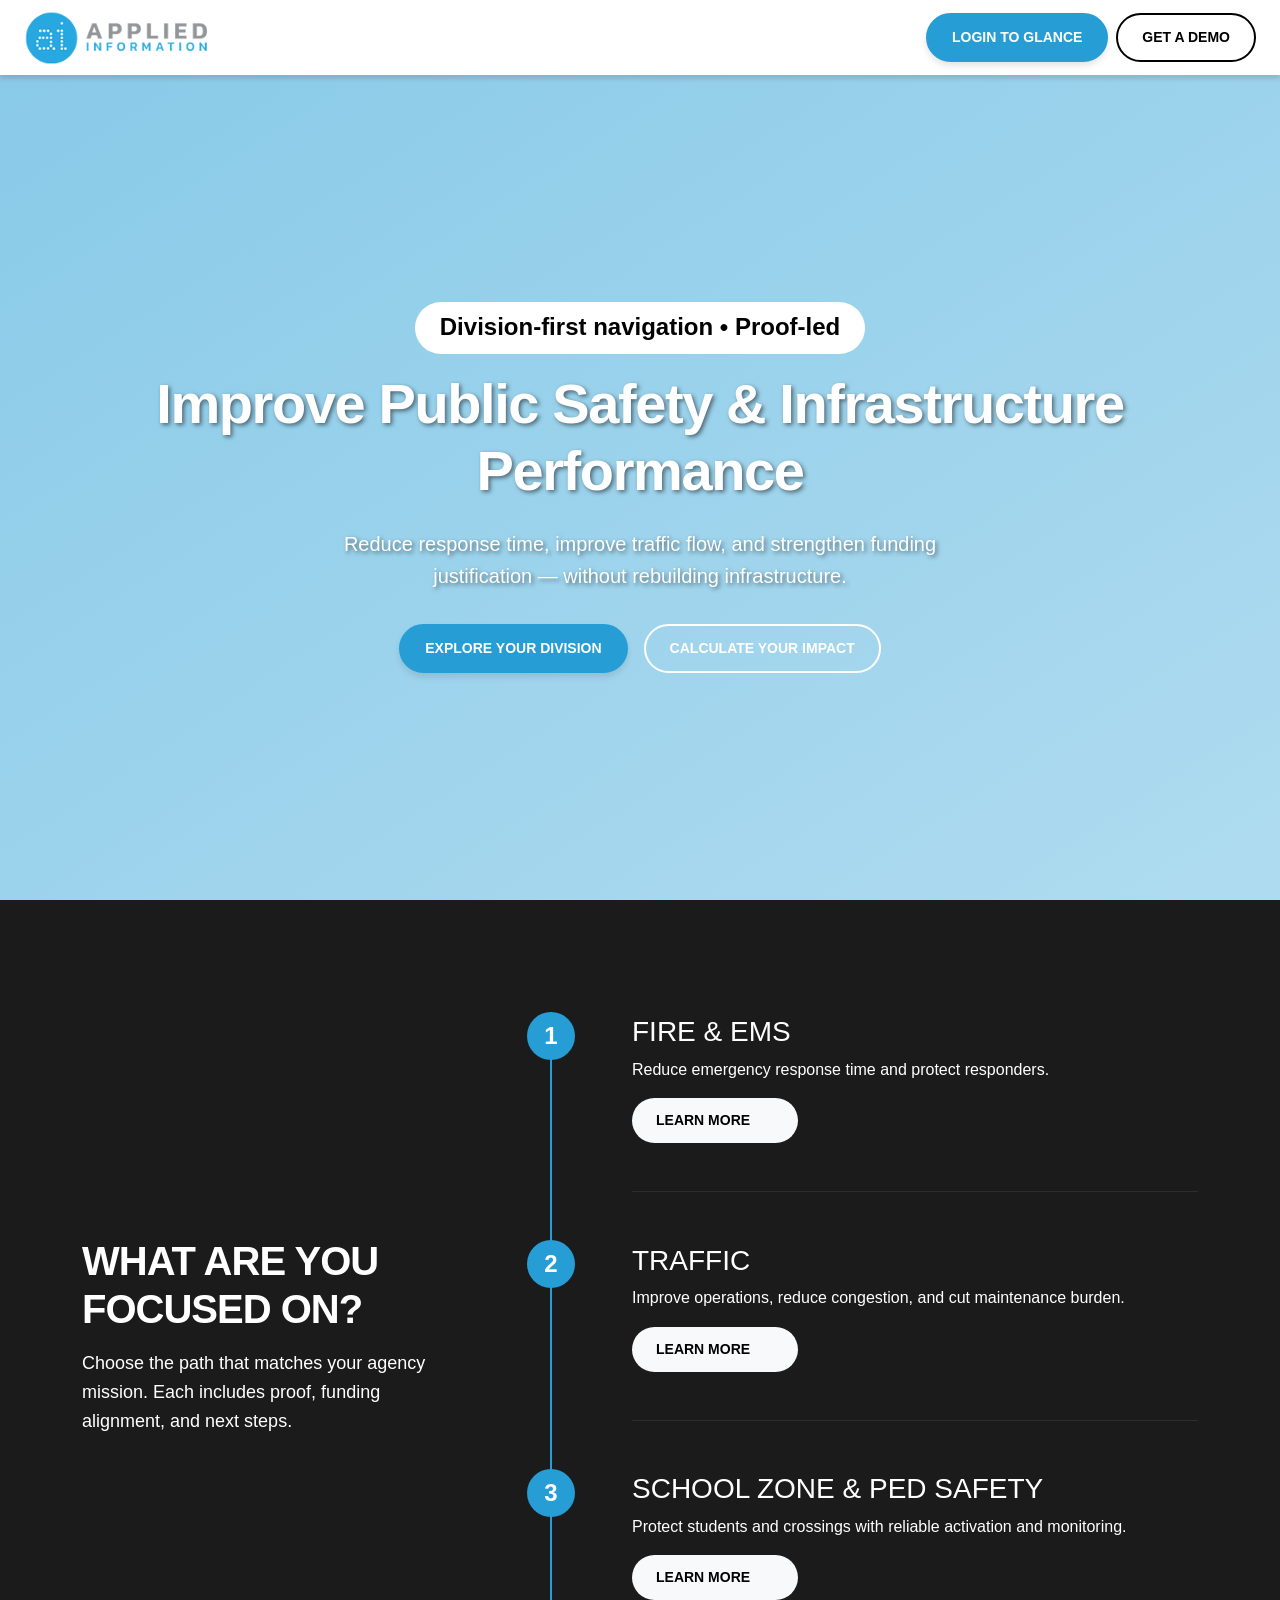
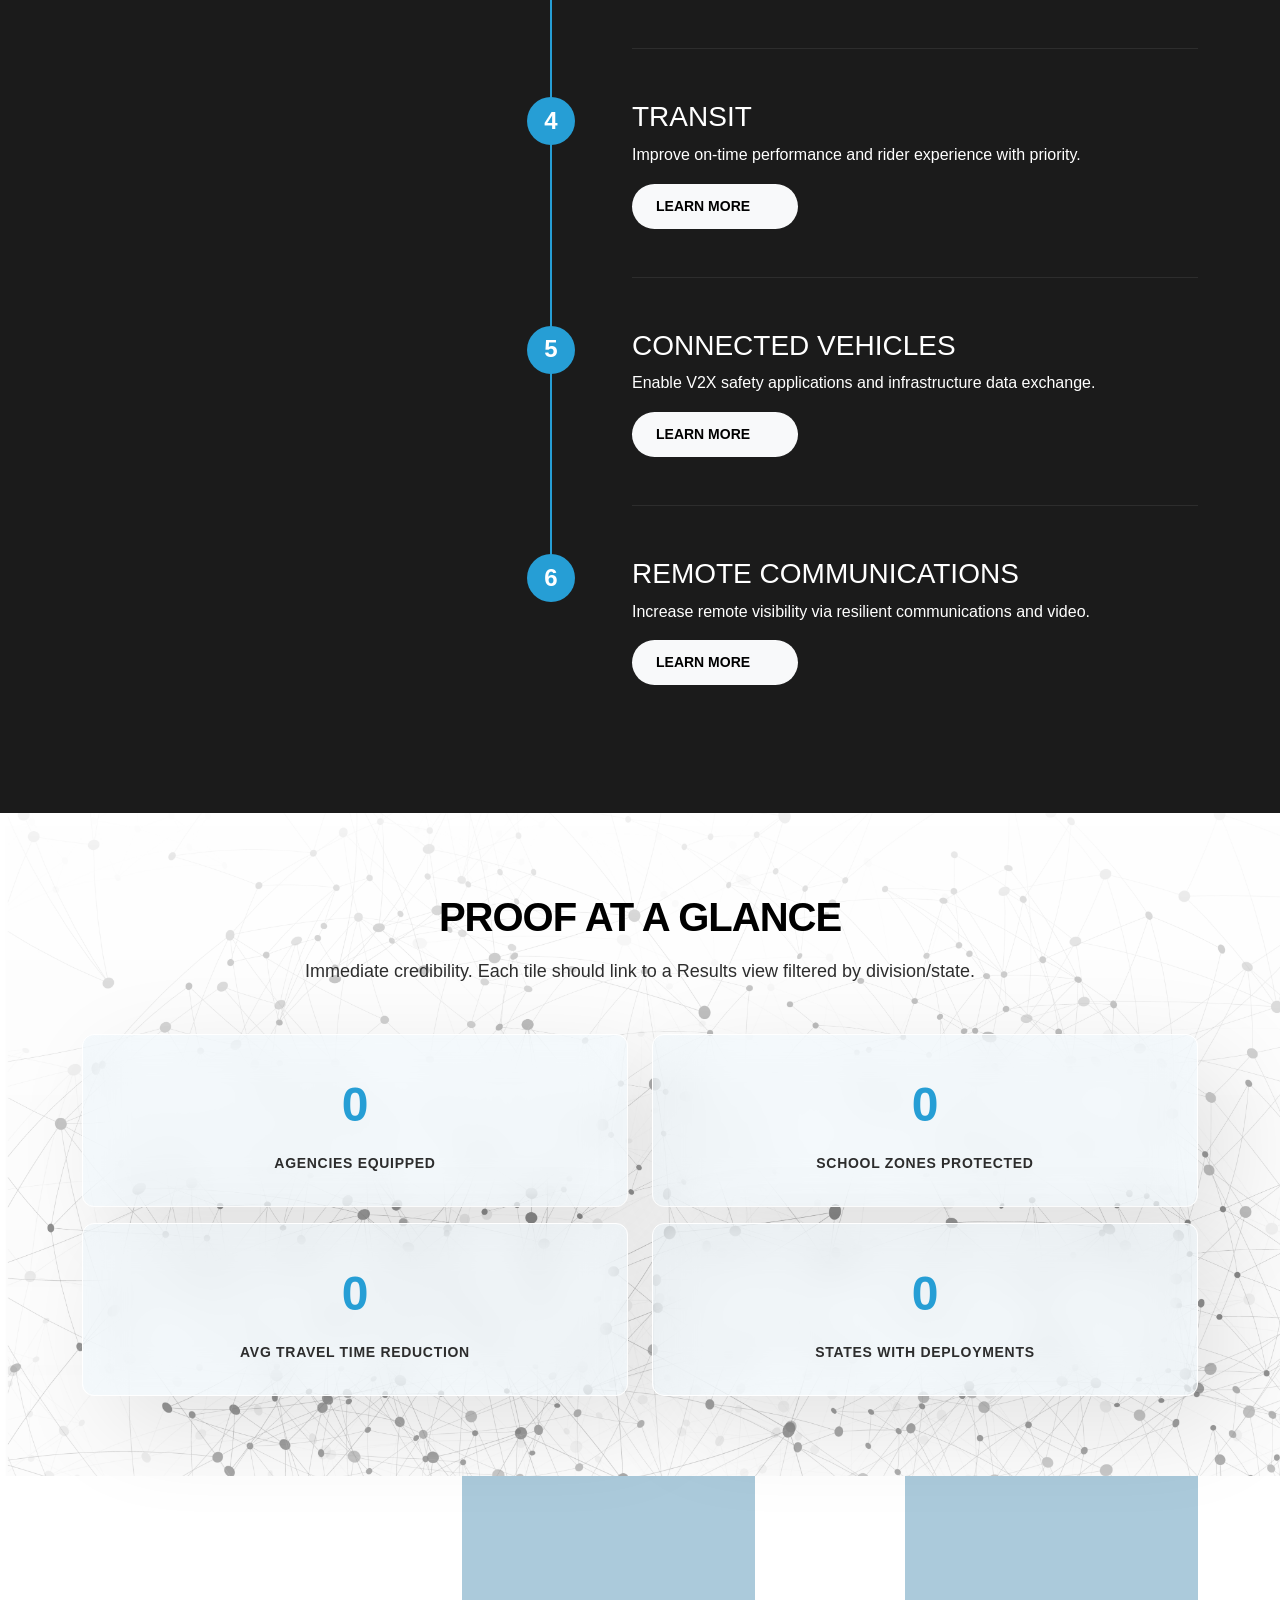
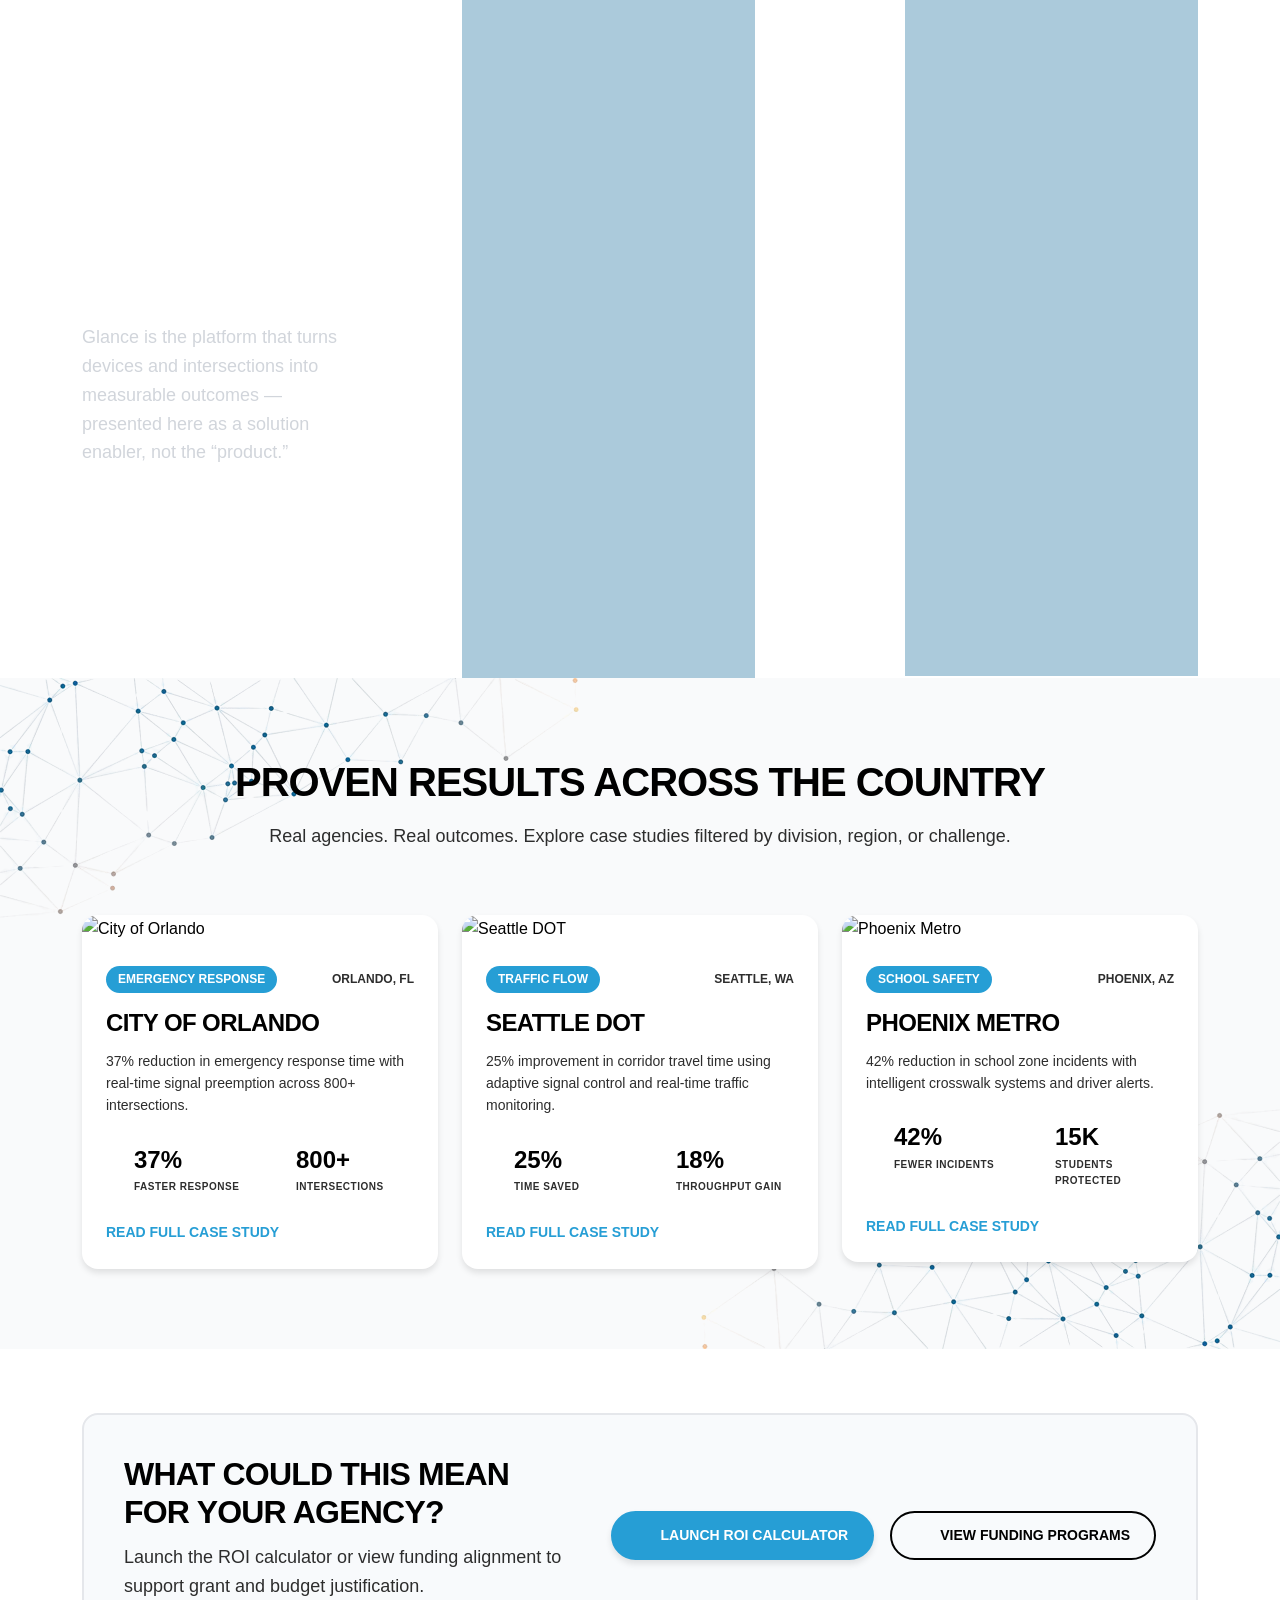
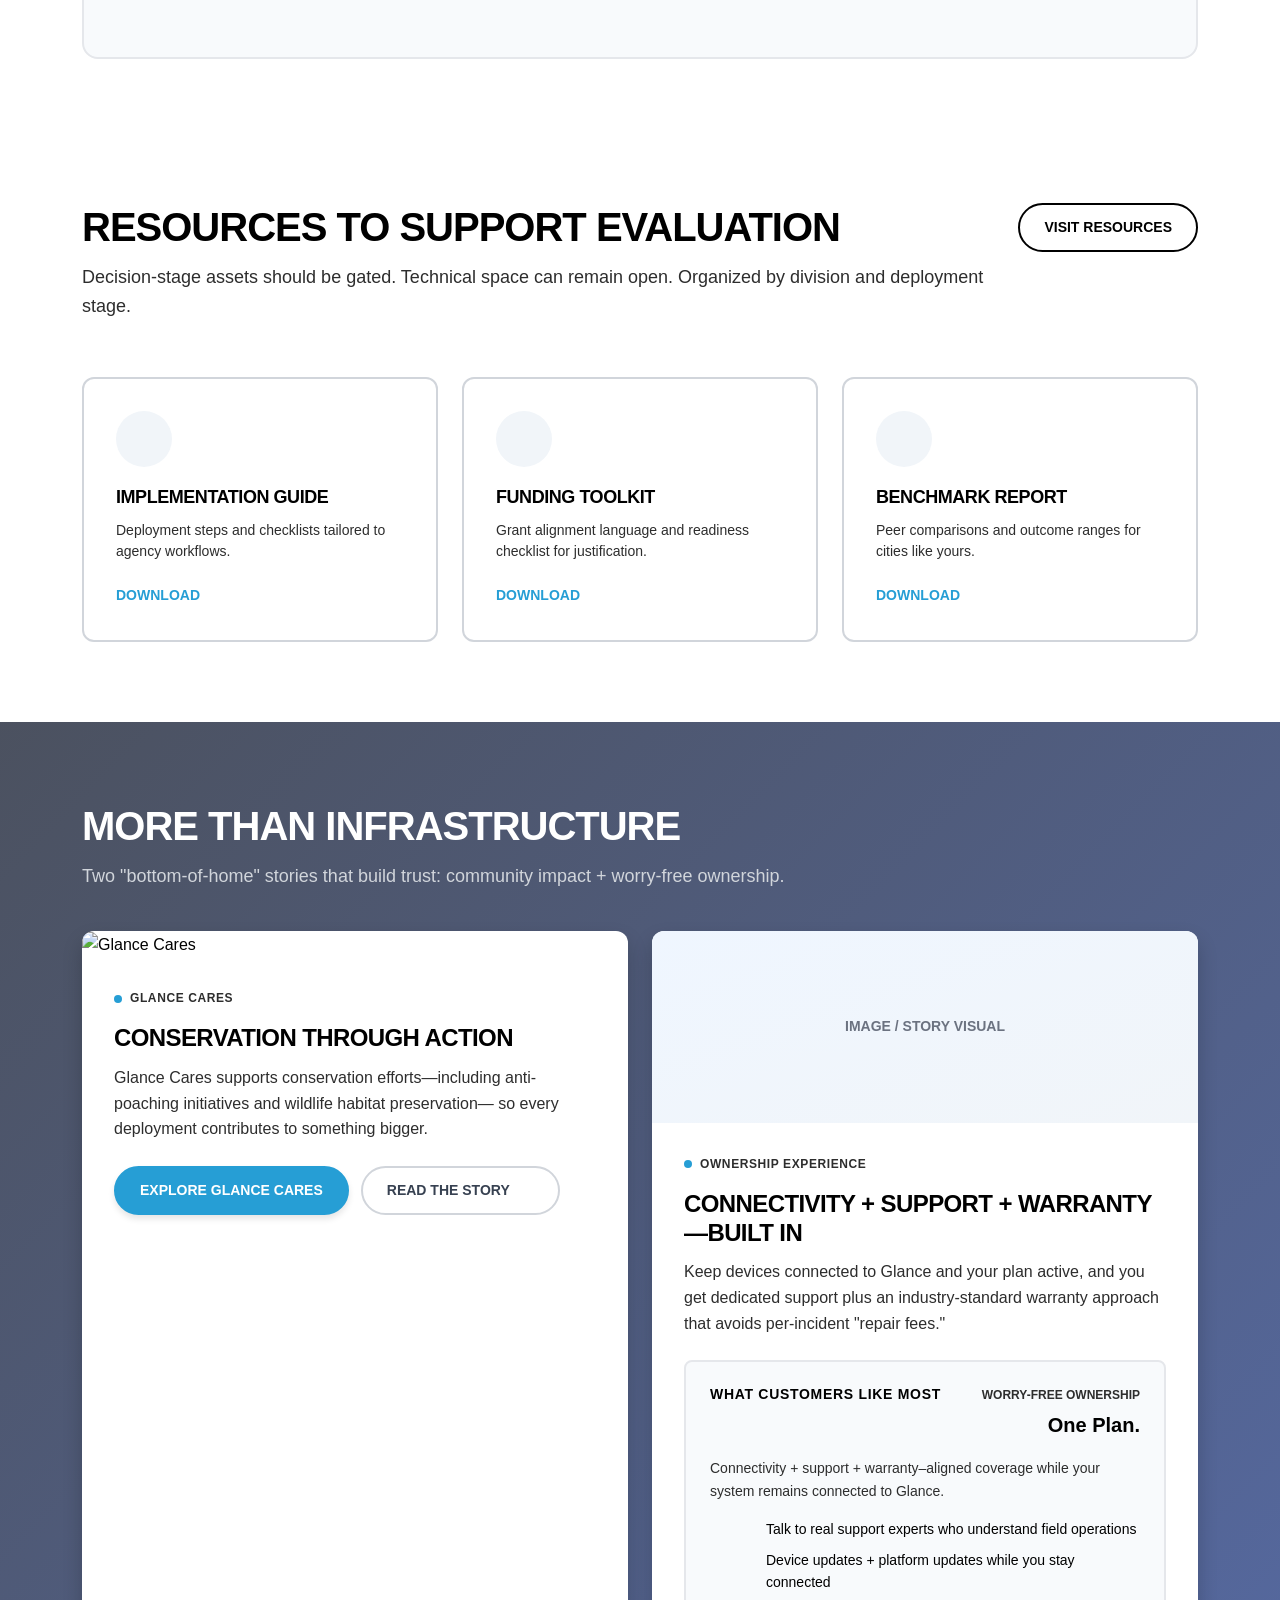
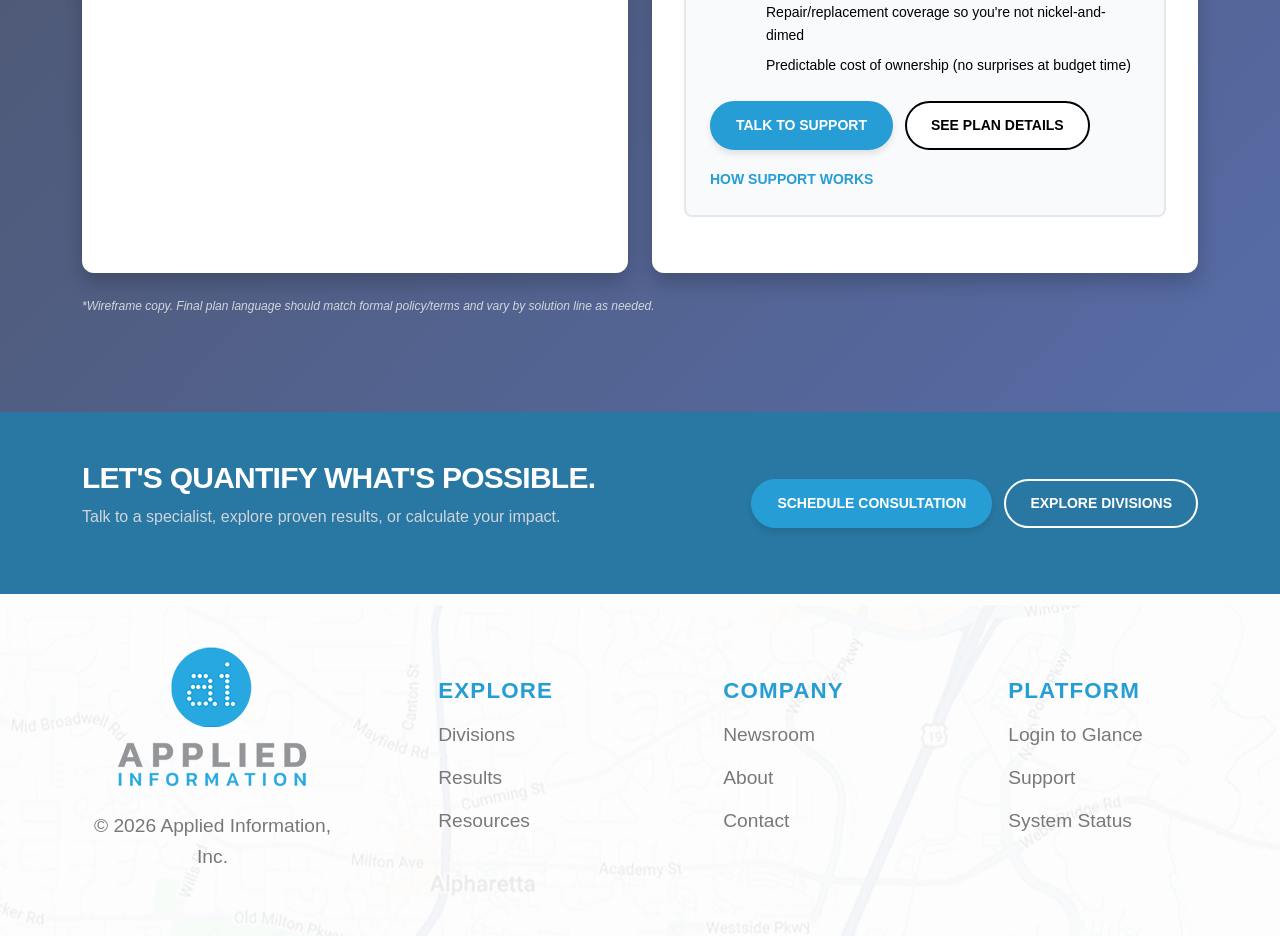
==== index.html @ 2b8f9ba8 "new changes in performance section and footer" ====
<!DOCTYPE html>
<html lang="en">

<head>
    <meta charset="UTF-8">
    <meta name="viewport" content="width=device-width, initial-scale=1.0">
    <title>Applied Information - Public Safety & Infrastructure Performance</title>
    <link rel="shortcut icon" href="./assets/images/ai-fav-icon.png" type="image/x-icon">
    <link href="https://cdn.jsdelivr.net/npm/bootstrap@5.3.8/dist/css/bootstrap.min.css" rel="stylesheet">
    <link href="https://unpkg.com/aos@2.3.1/dist/aos.css" rel="stylesheet">
    <link rel="stylesheet" href="./assets/css/styles.css">
    <link rel="stylesheet" href="./assets/css/style-2.css">
    <!-- Lucide Icons CDN -->
    <script src="https://unpkg.com/lucide@latest"></script>
</head>

<body>
    <!-- Header and Navbar -->
    <header class="header" id="header">
        <div class="container-fluid nav-container">
            <nav class="navbar">
                <div class="logo">
                    <img src="./assets/images/ai-logo-header.png" alt="Applied Information Logo">
                </div>

                <ul class="nav-links">
                    <li><a href="#" class="nav-link active">HOME </a></li>
                    <li><a href="#" class="nav-link">SOLUTIONS </a></li>
                    <li><a href="#" class="nav-link">RESOURCES</a></li>
                    <li><a href="#" class="nav-link">NEWSROOM</a></li>
                    <li><a href="#" class="nav-link">ABOUT</a></li>
                    <li><a href="#" class="nav-link">CONTACT</a></li>

                </ul>

                <div class="d-flex align-items-center gap-3">
                    <div class="nav-actions d-flex align-items-center gap-2">
                        <button class="btn btn-primary">LOGIN TO GLANCE</button>
                        <button class="btn btn-outline-black">GET A DEMO</button>
                    </div>

                    <button class="navbar-toggler " id="navbarToggler" type="button">
                        <div class="navtoggler-sticks">
                            <div class="stick"></div>
                            <div class="stick"></div>
                            <div class="stick"></div>
                        </div>
                    </button>
                </div>
            </nav>
        </div>
    </header>

    <!-- Hero Section -->
    <section class="hero hero-video-banner">
        <div class="hero-overlay"></div>
        <video class="hero-video" autoplay muted loop playsinline>
            <source src="./assets/videos/hero-banner-video.mp4" type="video/mp4">
        </video>

        <div class="container hero-content">
            <div class="row">
                <div class="col-12 text-center">
                    <p class="hero-subtitle label">Division-first navigation • Proof-led</p>
                    <h1 class="hero-title">
                        Improve Public Safety &
                        Infrastructure Performance
                    </h1>
                    <p class="hero-suptitle">
                        Reduce response time, improve traffic flow, and strengthen funding <br>
                        justification — without rebuilding infrastructure.
                    </p>
                    <div class="hero-buttons justify-content-center gap-3">
                        <button class="btn btn-primary">EXPLORE YOUR DIVISION</button>
                        <button class="btn btn-outline-white">CALCULATE YOUR IMPACT</button>
                    </div>
                </div>
            </div>
        </div>
    </section>

    <!-- Focus Area Section -->
    <section class="focus-area">
        <div class="container">
            <div class="row">
                <div class="col-xl-4">
                    <div class="sticky-wrapper">
                        <h2 class="section-title text-start fs-1">WHAT ARE YOU <br> FOCUSED ON?</h2>
                        <p class="section-subtitle text-start">
                            Choose the path that matches your agency <br> mission. Each includes proof, funding <br>
                            alignment, and next steps.
                        </p>
                    </div>
                </div>
                <div class="col-xl-8">
                    <ul class="list-unstyled mb-0 focus-area-list">
                        <li class="focus-area-list-item">
                            <span class="list-count">1</span>
                            <h3 class="focus-card-title">Fire & EMS</h3>
                            <p class="focus-card-description">
                                Reduce emergency response time and protect responders.
                            </p>
                            <a href="#" class="btn btn-light">
                                <span>Learn More</span>
                                <i data-lucide="arrow-right" class="icon-sm"></i>
                            </a>
                        </li>

                        <li class="focus-area-list-item">
                            <span class="list-count">2</span>
                            <h3 class="focus-card-title">TRAFFIC</h3>
                            <p class="focus-card-description">
                                Improve operations, reduce congestion, and cut maintenance burden.
                            </p>
                            <a href="#" class="btn btn-light">
                                <span>Learn More</span>
                                <i data-lucide="arrow-right" class="icon-sm"></i>
                            </a>
                        </li>

                        <li class="focus-area-list-item">
                            <span class="list-count">3</span>
                            <h3 class="focus-card-title">School Zone & Ped Safety</h3>
                            <p class="focus-card-description">
                                Protect students and crossings with reliable activation and monitoring.
                            </p>
                            <a href="#" class="btn btn-light">
                                <span>Learn More</span>
                                <i data-lucide="arrow-right" class="icon-sm"></i>
                            </a>
                        </li>

                        <li class="focus-area-list-item">
                            <span class="list-count">4</span>
                            <h3 class="focus-card-title">Transit</h3>
                            <p class="focus-card-description">
                                Improve on-time performance and rider experience with priority.
                            </p>
                            <a href="#" class="btn btn-light">
                                <span>Learn More</span>
                                <i data-lucide="arrow-right" class="icon-sm"></i>
                            </a>
                        </li>

                        <li class="focus-area-list-item">
                            <span class="list-count">5</span>
                            <h3 class="focus-card-title">Connected Vehicles</h3>
                            <p class="focus-card-description">Enable V2X safety applications and infrastructure data
                                exchange.</p>
                            <a href="#" class="btn btn-light">
                                <span>Learn More</span>
                                <i data-lucide="arrow-right" class="icon-sm"></i>
                            </a>
                        </li>

                        <li class="focus-area-list-item">
                            <span class="list-count">6</span>
                            <h3 class="focus-card-title">Remote Communications</h3>
                            <p class="focus-card-description">Increase remote visibility via resilient communications
                                and video.</p>
                            <a href="#" class="btn btn-light">
                                <span>Learn More</span>
                                <i data-lucide="arrow-right" class="icon-sm"></i>
                            </a>
                        </li>
                    </ul>
                </div>
            </div>
        </div>
    </section>

    <!-- Proof at a Glance Section -->
    <section class="proof-section">
        <div class="container">
            <div class="proof-section-content">
                <div class="mb-5 text-center">
                    <h2 class="section-title">PROOF AT A GLANCE</h2>
                    <p class="section-subtitle">
                        Immediate credibility. Each tile should link to a Results view filtered by division/state.
                    </p>
                </div>

                <div class="row gy-3 stats-grid" id="statsSection">
                    <div class="col-xxl-3 col-lg-6">
                        <div class="stat-card">
                            <div class="stat-number" data-target="1200" data-suffix="+">0</div>
                            <div class="stat-label">Agencies Equipped</div>
                        </div>

                    </div>
                    <div class="col-xxl-3 col-lg-6">
                        <div class="stat-card">
                            <div class="stat-number" data-target="500" data-suffix="+">0</div>
                            <div class="stat-label">School Zones Protected</div>
                        </div>

                    </div>
                    <div class="col-xxl-3 col-lg-6">
                        <div class="stat-card">
                            <div class="stat-number" data-target="25" data-suffix="%">0</div>
                            <div class="stat-label">Avg Travel Time Reduction</div>
                        </div>

                    </div>
                    <div class="col-xxl-3 col-lg-6">
                        <div class="stat-card">
                            <div class="stat-number" data-target="40" data-suffix="+">0</div>
                            <div class="stat-label">States with Deployments</div>
                        </div>
                    </div>
                </div>
            </div>
        </div>
    </section>

    <section class="performance-layer">
        <div class="container">
            <div class="row  align-items-center">
                <div class="col-xl-3">
                    <h2 class="section-title-white text-start">
                        The Performance Layer Behind Modern Infrastructure
                    </h2>
                    <p class="section-subtitle-white text-start">
                        Glance is the platform that turns devices and intersections into measurable outcomes — presented
                        here as a solution enabler, not the “product.”
                    </p>
                </div>

                <div class="col-xl-8 offset-xl-1">
                    <div class="row justify-content-between">
                        <div class="col-xl-5">
                            <div class="performance-layer-card">
                                <ul class="list-unstyled text-center mb-5">
                                    <li data-aos="fade-up" data-aos-delay="0">
                                        <div class="feature-icon-wrapper mx-auto">
                                            <i data-lucide="zap" class="icon-md"></i>
                                        </div>
                                    </li>

                                    <li data-aos="fade-up" data-aos-delay="100">
                                        <h3 class="feature-title">REAL-TIME COORDINATION</h3>
                                    </li>

                                    <li data-aos="fade-up" data-aos-delay="200">
                                        <img src="./assets/images/down-arrow-xl.png" alt="">
                                    </li>

                                    <li data-aos="fade-up" data-aos-delay="300">
                                        <p class="feature-description">Signal priority, preemption, and adaptive timing
                                            based on live conditions.</p>
                                    </li>
                                </ul>

                                <ul class="list-unstyled text-center">
                                    <li data-aos="fade-up" data-aos-delay="0">
                                        <div class="feature-icon-wrapper mx-auto">
                                            <i data-lucide="database" class="icon-md"></i>
                                        </div>
                                    </li>
                                    <li data-aos="fade-up" data-aos-delay="100">
                                        <h3 class="feature-title">CENTRALIZED DATA</h3>
                                    </li>
                                    <li data-aos="fade-up" data-aos-delay="200">
                                        <img src="./assets/images/down-arrow-xl.png" alt="">
                                    </li>
                                    <li data-aos="fade-up" data-aos-delay="300">
                                        <p class="feature-description">All performance metrics in one dashboard for
                                            analysis and reporting.</p>
                                    </li>
                                </ul>
                            </div>
                        </div>

                        <div class="col-xl-5">
                            <div class="performance-layer-card">
                                <ul class="list-unstyled text-center mb-5">
                                    <li data-aos="fade-up" data-aos-delay="0">
                                        <div class="feature-icon-wrapper mx-auto">
                                            <i data-lucide="plug" class="icon-md"></i>
                                        </div>
                                    </li>
                                    <li data-aos="fade-up" data-aos-delay="100">
                                        <h3 class="feature-title">WORKS WITH EXISTING INFRASTRUCTURE</h3>
                                    </li>
                                    <li data-aos="fade-up" data-aos-delay="200">
                                        <img src="./assets/images/down-arrow-xl.png" alt="">
                                    </li>
                                    <li data-aos="fade-up" data-aos-delay="300">
                                        <p class="feature-description">No rip-and-replace. Integrates with your current
                                            controllers and systems.</p>
                                    </li>
                                </ul>

                                <ul class="list-unstyled text-center">
                                    <li data-aos="fade-up" data-aos-delay="0">
                                        <div class="feature-icon-wrapper mx-auto">
                                            <i data-lucide="shield" class="icon-md"></i>
                                        </div>
                                    </li>
                                    <li data-aos="fade-up" data-aos-delay="100">
                                        <h3 class="feature-title">SECURE & COMPLIANT</h3>
                                    </li>
                                    <li data-aos="fade-up" data-aos-delay="200">
                                        <img src="./assets/images/down-arrow-xl.png" alt="">
                                    </li>
                                    <li data-aos="fade-up" data-aos-delay="300">
                                        <p class="feature-description">Enterprise-grade security with full audit trails
                                            and compliance support.</p>
                                    </li>
                                </ul>
                            </div>
                        </div>
                    </div>
                </div>
            </div>
        </div>
    </section>

    <!-- Performance Layer Section -->
    <!-- <section class="performance-layer">
        <div class="container">
            <h2 class="section-title">THE PERFORMANCE LAYER BEHIND MODERN INFRASTRUCTURE</h2>
            <p class="section-subtitle">
                A unified cloud platform connecting traffic controllers, emergency vehicles, and transit—delivering
                real-time coordination without replacing your existing hardware.
            </p>

            <div class="flow-diagram">
                <div class="flow-item">
                    <div class="flow-icon">
                        <i data-lucide="signal" class="icon"></i>
                    </div>
                    <div class="flow-label">TRAFFIC CONTROLLERS</div>
                </div>
                <div class="flow-arrow">→</div>
                <div class="flow-item">
                    <div class="flow-icon">
                        <i data-lucide="cloud" class="icon"></i>
                    </div>
                    <div class="flow-label">GLANCE CLOUD PLATFORM</div>
                </div>
                <div class="flow-arrow">→</div>
                <div class="flow-item">
                    <div class="flow-icon">
                        <i data-lucide="ambulance" class="icon"></i>
                    </div>
                    <div class="flow-label">EMERGENCY VEHICLES</div>
                </div>
            </div>

            <div class="features-grid">
                <div class="feature-card">
                    <div class="feature-icon-wrapper">
                        <i data-lucide="zap" class="icon-md"></i>
                    </div>
                    <h3 class="feature-title">REAL-TIME COORDINATION</h3>
                    <p class="feature-description">Signal priority, preemption, and adaptive timing based on live
                        conditions.</p>
                </div>

                <div class="feature-card">
                    <div class="feature-icon-wrapper">
                        <i data-lucide="database" class="icon-md"></i>
                    </div>
                    <h3 class="feature-title">CENTRALIZED DATA</h3>
                    <p class="feature-description">All performance metrics in one dashboard for analysis and reporting.
                    </p>
                </div>

                <div class="feature-card">
                    <div class="feature-icon-wrapper">
                        <i data-lucide="plug" class="icon-md"></i>
                    </div>
                    <h3 class="feature-title">WORKS WITH EXISTING INFRASTRUCTURE</h3>
                    <p class="feature-description">No rip-and-replace. Integrates with your current controllers and
                        systems.</p>
                </div>

                <div class="feature-card">
                    <div class="feature-icon-wrapper">
                        <i data-lucide="shield" class="icon-md"></i>
                    </div>
                    <h3 class="feature-title">SECURE & COMPLIANT</h3>
                    <p class="feature-description">Enterprise-grade security with full audit trails and compliance
                        support.</p>
                </div>
            </div>
        </div>
    </section> -->

    <!-- Proven Results Section -->
    <section class="proven-results">
        <div class="element-1">
            <img src="./assets/images/proven-results-elements.png" alt="">
        </div>
        <div class="element-2">
            <img src="./assets/images/proven-results-elements.png" alt="">
        </div>
        <div class="container">
            <div class="proven-results-content">
                <h2 class="section-title">PROVEN RESULTS ACROSS THE COUNTRY</h2>
                <p class="section-subtitle">
                    Real agencies. Real outcomes. Explore case studies filtered by division, region, or challenge.
                </p>

                <div class="row gy-3 case-studies-grid">
                    <div class="col-lg-4">
                        <div class="case-study-card">
                            <img src="https://images.unsplash.com/photo-1517048676732-d65bc937f952?w=800"
                                alt="City of Orlando" class="case-study-image">
                            <div class="case-study-content">
                                <div class="case-study-meta">
                                    <span class="case-study-badge">EMERGENCY RESPONSE</span>
                                    <span class="case-study-location">ORLANDO, FL</span>
                                </div>
                                <h3 class="case-study-title">CITY OF ORLANDO</h3>
                                <p class="case-study-description">
                                    37% reduction in emergency response time with real-time signal preemption across
                                    800+
                                    intersections.
                                </p>
                                <div class="case-study-stats">
                                    <div class="case-study-stat">
                                        <i data-lucide="trending-down" class="icon-sm"></i>
                                        <div>
                                            <div class="stat-value">37%</div>
                                            <div class="stat-label-sm">FASTER RESPONSE</div>
                                        </div>
                                    </div>
                                    <div class="case-study-stat">
                                        <i data-lucide="map-pin" class="icon-sm"></i>
                                        <div>
                                            <div class="stat-value">800+</div>
                                            <div class="stat-label-sm">INTERSECTIONS</div>
                                        </div>
                                    </div>
                                </div>
                                <a href="#" class="case-study-link">
                                    <span>READ FULL CASE STUDY</span>
                                    <i data-lucide="arrow-right" class="icon-sm"></i>
                                </a>
                            </div>
                        </div>
                    </div>

                    <div class="col-lg-4">
                        <div class="case-study-card">
                            <img src="https://images.unsplash.com/photo-1449824913935-59a10b8d2000?w=800"
                                alt="Seattle DOT" class="case-study-image">
                            <div class="case-study-content">
                                <div class="case-study-meta">
                                    <span class="case-study-badge">TRAFFIC FLOW</span>
                                    <span class="case-study-location">SEATTLE, WA</span>
                                </div>
                                <h3 class="case-study-title">SEATTLE DOT</h3>
                                <p class="case-study-description">
                                    25% improvement in corridor travel time using adaptive signal control and real-time
                                    traffic
                                    monitoring.
                                </p>
                                <div class="case-study-stats">
                                    <div class="case-study-stat">
                                        <i data-lucide="clock" class="icon-sm"></i>
                                        <div>
                                            <div class="stat-value">25%</div>
                                            <div class="stat-label-sm">TIME SAVED</div>
                                        </div>
                                    </div>
                                    <div class="case-study-stat">
                                        <i data-lucide="trending-up" class="icon-sm"></i>
                                        <div>
                                            <div class="stat-value">18%</div>
                                            <div class="stat-label-sm">THROUGHPUT GAIN</div>
                                        </div>
                                    </div>
                                </div>
                                <a href="#" class="case-study-link">
                                    <span>READ FULL CASE STUDY</span>
                                    <i data-lucide="arrow-right" class="icon-sm"></i>
                                </a>
                            </div>
                        </div>
                    </div>

                    <div class="col-lg-4">
                        <div class="case-study-card">
                            <img src="https://images.unsplash.com/photo-1480714378408-67cf0d13bc1b?w=800"
                                alt="Phoenix Metro" class="case-study-image">
                            <div class="case-study-content">
                                <div class="case-study-meta">
                                    <span class="case-study-badge">SCHOOL SAFETY</span>
                                    <span class="case-study-location">PHOENIX, AZ</span>
                                </div>
                                <h3 class="case-study-title">PHOENIX METRO</h3>
                                <p class="case-study-description">
                                    42% reduction in school zone incidents with intelligent crosswalk systems and driver
                                    alerts.
                                </p>
                                <div class="case-study-stats">
                                    <div class="case-study-stat">
                                        <i data-lucide="shield-check" class="icon-sm"></i>
                                        <div>
                                            <div class="stat-value">42%</div>
                                            <div class="stat-label-sm">FEWER INCIDENTS</div>
                                        </div>
                                    </div>
                                    <div class="case-study-stat">
                                        <i data-lucide="users" class="icon-sm"></i>
                                        <div>
                                            <div class="stat-value">15K</div>
                                            <div class="stat-label-sm">STUDENTS PROTECTED</div>
                                        </div>
                                    </div>
                                </div>
                                <a href="#" class="case-study-link">
                                    <span>READ FULL CASE STUDY</span>
                                    <i data-lucide="arrow-right" class="icon-sm"></i>
                                </a>
                            </div>
                        </div>
                    </div>
                </div>
            </div>
        </div>
    </section>

    <!-- ROI Section -->
    <section class="roi-section">
        <div class="container">
            <div class="roi-box">
                <div class="roi-content">
                    <h2 class="roi-title">WHAT COULD THIS MEAN FOR YOUR AGENCY?</h2>
                    <p class="roi-subtitle">
                        Launch the ROI calculator or view funding alignment to support grant and budget justification.
                    </p>
                </div>
                <div class="roi-buttons">
                    <button class="btn btn-primary">
                        <i data-lucide="calculator" class="icon-sm"></i>
                        LAUNCH ROI CALCULATOR
                    </button>
                    <button class="btn btn-outline">
                        <i data-lucide="file-text" class="icon-sm"></i>
                        VIEW FUNDING PROGRAMS
                    </button>
                </div>
            </div>
        </div>
    </section>

    <!-- Resources Section -->
    <section class="resources-section">
        <div class="container">
            <div class="resources-header">
                <div class="resources-header-content">
                    <h2 class="section-title">RESOURCES TO SUPPORT EVALUATION</h2>
                    <p class="section-subtitle">
                        Decision-stage assets should be gated. Technical space can remain open. Organized by division
                        and deployment stage.
                    </p>
                </div>
                <button class="btn btn-outline-black">VISIT RESOURCES</button>
            </div>

            <div class="resources-grid">
                <div class="resource-card">
                    <div class="resource-icon">
                        <i data-lucide="book-open" class="icon-md"></i>
                    </div>
                    <h3 class="resource-title">IMPLEMENTATION GUIDE</h3>
                    <p class="resource-description">Deployment steps and checklists tailored to agency workflows.</p>
                    <a href="#" class="resource-link">
                        <span>DOWNLOAD</span>
                        <i data-lucide="arrow-right" class="icon-sm"></i>
                    </a>
                </div>

                <div class="resource-card">
                    <div class="resource-icon">
                        <i data-lucide="dollar-sign" class="icon-md"></i>
                    </div>
                    <h3 class="resource-title">FUNDING TOOLKIT</h3>
                    <p class="resource-description">Grant alignment language and readiness checklist for justification.
                    </p>
                    <a href="#" class="resource-link">
                        <span>DOWNLOAD</span>
                        <i data-lucide="arrow-right" class="icon-sm"></i>
                    </a>
                </div>

                <div class="resource-card">
                    <div class="resource-icon">
                        <i data-lucide="bar-chart-3" class="icon-md"></i>
                    </div>
                    <h3 class="resource-title">BENCHMARK REPORT</h3>
                    <p class="resource-description">Peer comparisons and outcome ranges for cities like yours.</p>
                    <a href="#" class="resource-link">
                        <span>DOWNLOAD</span>
                        <i data-lucide="arrow-right" class="icon-sm"></i>
                    </a>
                </div>
            </div>
        </div>
    </section>

    <!-- More Than Infrastructure Section -->
    <section class="more-than-infrastructure">
        <div class="background-overlay"></div>
        <div class="container">
            <div class="section-header-white">
                <h2 class="section-title-white">MORE THAN INFRASTRUCTURE</h2>
                <p class="section-subtitle-white">
                    Two "bottom-of-home" stories that build trust: community impact + worry-free ownership.
                </p>
            </div>

            <div class="two-column-grid">
                <!-- Glance Cares Card -->
                <div class="white-card">
                    <img src="https://images.unsplash.com/photo-1631295161934-ec6c829d282a?w=800" alt="Glance Cares"
                        class="card-image">
                    <div class="card-content">
                        <div class="card-badge">
                            <span class="badge-dot"></span>
                            <span class="badge-text">GLANCE CARES</span>
                        </div>
                        <h3 class="card-title">CONSERVATION THROUGH ACTION</h3>
                        <p class="card-description">
                            Glance Cares supports conservation efforts—including anti-poaching initiatives and wildlife
                            habitat preservation— so every deployment contributes to something bigger.
                        </p>
                        <div class="card-buttons">
                            <button class="btn btn-primary">EXPLORE GLANCE CARES</button>
                            <button class="btn btn-outline-gray">
                                <span>READ THE STORY</span>
                                <i data-lucide="arrow-right" class="icon-sm"></i>
                            </button>
                        </div>
                    </div>
                </div>

                <!-- Ownership Experience Card -->
                <div class="white-card">
                    <div class="placeholder-image">
                        <span>IMAGE / STORY VISUAL</span>
                    </div>
                    <div class="card-content">
                        <div class="card-badge">
                            <span class="badge-dot"></span>
                            <span class="badge-text">OWNERSHIP EXPERIENCE</span>
                        </div>
                        <h3 class="card-title">CONNECTIVITY + SUPPORT + WARRANTY—BUILT IN</h3>
                        <p class="card-description">
                            Keep devices connected to Glance and your plan active, and you get dedicated support plus an
                            industry-standard warranty approach that avoids per-incident "repair fees."
                        </p>

                        <div class="feature-box">
                            <div class="feature-box-header">
                                <h4 class="feature-box-title">WHAT CUSTOMERS LIKE MOST</h4>
                                <div class="feature-box-label">
                                    <div class="feature-box-subtitle">WORRY-FREE OWNERSHIP</div>
                                    <div class="feature-box-value">One Plan.</div>
                                </div>
                            </div>
                            <p class="feature-box-description">
                                Connectivity + support + warranty–aligned coverage while your system remains connected
                                to Glance.
                            </p>
                            <ul class="feature-list">
                                <li>
                                    <i data-lucide="check" class="check-icon"></i>
                                    <span>Talk to real support experts who understand field operations</span>
                                </li>
                                <li>
                                    <i data-lucide="check" class="check-icon"></i>
                                    <span>Device updates + platform updates while you stay connected</span>
                                </li>
                                <li>
                                    <i data-lucide="check" class="check-icon"></i>
                                    <span>Repair/replacement coverage so you're not nickel-and-dimed</span>
                                </li>
                                <li>
                                    <i data-lucide="check" class="check-icon"></i>
                                    <span>Predictable cost of ownership (no surprises at budget time)</span>
                                </li>
                            </ul>
                            <div class="feature-box-buttons">
                                <button class="btn btn-primary">TALK TO SUPPORT</button>
                                <button class="btn btn-outline-black">SEE PLAN DETAILS</button>
                            </div>
                            <a href="#" class="inline-link">
                                <span>HOW SUPPORT WORKS</span>
                                <i data-lucide="arrow-right" class="icon-sm"></i>
                            </a>
                        </div>
                    </div>
                </div>
            </div>

            <p class="disclaimer">
                *Wireframe copy. Final plan language should match formal policy/terms and vary by solution line as
                needed.
            </p>
        </div>
    </section>

    <!-- Footer -->
    <footer class="footer">
        <!-- CTA Section -->
        <div class="footer-cta">
            <div class="container">
                <div class="footer-cta-content">
                    <div>
                        <h2 class="footer-cta-title">LET'S QUANTIFY WHAT'S POSSIBLE.</h2>
                        <p class="footer-cta-subtitle">
                            Talk to a specialist, explore proven results, or calculate your impact.
                        </p>
                    </div>
                    <div class="footer-cta-buttons">
                        <button class="btn btn-primary">SCHEDULE CONSULTATION</button>
                        <button class="btn btn-outline-white">EXPLORE DIVISIONS</button>
                    </div>
                </div>
            </div>
        </div>

        <!-- Links Section -->
        <div class="footer-links">
            <div class="container">
                <div class="row align-items-center">
                    <div class="col-lg-3">
                        <div class="text-lg-center">
                            <div class="mb-3">
                                <img src="./assets/images/footer-logo.png" alt="" class="img-fluid">
                            </div>
                            <p class="footer-copyright">© 2026 Applied Information, Inc.</p>
                        </div>
                    </div>

                    <div class="col-xl-9">
                        <div class="row justify-content-between">
                            <div class="col-lg-3 offset-lg-1">
                                <h3 class="footer-heading">EXPLORE</h3>
                                <ul class="footer-list list-unstyled">
                                    <li><a href="#">Divisions</a></li>
                                    <li><a href="#">Results</a></li>
                                    <li><a href="#">Resources</a></li>
                                </ul>
                            </div>
                            <div class="col-lg-3">
                                <h3 class="footer-heading">COMPANY</h3>
                                <ul class="footer-list list-unstyled">
                                    <li><a href="#">Newsroom</a></li>
                                    <li><a href="#">About</a></li>
                                    <li><a href="#">Contact</a></li>
                                </ul>
                            </div>
                            <div class="col-lg-3">
                                <h3 class="footer-heading">PLATFORM</h3>
                                <ul class="footer-list list-unstyled">
                                    <li><a href="#">Login to Glance</a></li>
                                    <li><a href="#">Support</a></li>
                                    <li><a href="#">System Status</a></li>
                                </ul>
                            </div>
                        </div>
                    </div>
                </div>
            </div>
        </div>
    </footer>


    <script src="./assets/js/script.js"></script>
    <script src="https://unpkg.com/aos@2.3.1/dist/aos.js"></script>
    <script src="https://cdn.jsdelivr.net/npm/bootstrap@5.3.8/dist/js/bootstrap.bundle.min.js"></script>

    <script>
        // Initialize Lucide icons
        lucide.createIcons();

        // Initialize AOS (Animate On Scroll)
        AOS.init();
    </script>
</body>

</html>
---- assets/css/styles.css ----
:root {
    --color-primary: #269ed5;
    --color-secondary: #1e293b;
    --color-accent: #0f172a;
    --color-white: #ffffff;
    --color-text: #000000;
    --color-muted: #2d2d2d;
    --color-light-muted: #d1d5db;
    --color-dark-muted: #374151;
}

* {
    margin: 0;
    padding: 0;
    box-sizing: border-box;
}

body {
    font-family: -apple-system, BlinkMacSystemFont, 'Segoe UI', Roboto, Oxygen, Ubuntu, Cantarell, sans-serif;
    line-height: 1.6;
    color: var(--color-text);
    overflow-x: hidden;
}

/* Buttons */
.btn {
    padding: 0.75rem 1.5rem;
    font-weight: bold;
    border-radius: 30px;
    border: none;
    cursor: pointer;
    transition: all 0.3s ease;
    display: inline-flex;
    align-items: center;
    gap: 0.5rem;
    font-size: 0.875rem;
}

.btn-primary {
    background-color: var(--color-primary);
    color: var(--color-white);
    box-shadow: 0 4px 6px rgba(0, 0, 0, 0.1);
    border: 2px solid var(--color-primary);
}

.btn-primary:hover {
    background-color: var(--color-white);
    box-shadow: 0 6px 8px rgba(0, 0, 0, 0.15);
    color: var(--color-primary);
    border: 2px solid var(--color-primary);
}

.btn-white {
    background-color: var(--color-white);
    color: var(--color-primary);
    box-shadow: 0 4px 6px rgba(0, 0, 0, 0.1);
    border: 2px solid var(--color-white);
}

.btn-white:hover {
    background-color: var(--color-primary);
    box-shadow: 0 6px 8px rgba(0, 0, 0, 0.15);
    color: var(--color-white);
    border: 2px solid var(--color-primary);
}

.btn-secondary {
    background-color: var(--color-white);
    color: var(--color-text);
    border: 2px solid var(--color-white);
}

.btn-secondary:hover {
    background-color: rgba(255, 255, 255, 0.1);
    color: var(--color-white);
    border-color: var(--color-white);
}

.btn-outline {
    background-color: transparent;
    color: var(--color-text);
    border: 2px solid var(--color-text);
}

.btn-outline:hover {
    background-color: var(--color-text);
    color: var(--color-white);
}

.btn-outline-primary {
    background-color: var(--color-white);
    color: var(--color-primary);
    box-shadow: 0 4px 6px rgba(0, 0, 0, 0.1);
    border: 2px solid var(--color-primary);
}

.btn-outline-primary:hover {
    background-color: var(--color-primary);
    box-shadow: 0 6px 8px rgba(0, 0, 0, 0.15);
    color: var(--color-white);
    border: 2px solid var(--color-primary);
}


.btn-outline-black {
    background-color: var(--color-white);
    color: var(--color-text);
    border: 2px solid var(--color-text);
}

.btn-outline-black:hover {
    background-color: var(--color-text);
    color: var(--color-white);
}

.btn-outline-white {
    background-color: transparent;
    color: var(--color-white);
    border: 2px solid var(--color-white);
}

.btn-outline-white:hover {
    background-color: var(--color-white);
    color: var(--color-text);
}

.btn-outline-gray {
    background-color: var(--color-white);
    color: var(--color-dark-muted);
    border: 2px solid var(--color-light-muted);
}

.btn-outline-gray:hover {
    border-color: var(--color-primary);
    color: var(--color-primary);
}

/* Icons */
.icon {
    width: 2rem;
    height: 2rem;
}

.icon-md {
    width: 1.75rem;
    height: 1.75rem;
}

.icon-sm {
    width: 1rem;
    height: 1rem;
}

.check-icon {
    width: 1rem;
    height: 1rem;
    color: var(--color-primary);
    flex-shrink: 0;
}

/* Typography */
.primary-highlight {
    color: var(--color-primary);
}

.black-highlight {
    color: var(--color-text);
}

.section-title {
    font-size: 2.5rem;
    font-weight: bold;
    color: var(--color-text);
    margin-bottom: 0.75rem;
    letter-spacing: -0.025em;
}

.section-subtitle {
    font-size: 1.125rem;
    color: var(--color-muted);
}

.section-title-white {
    font-size: 2.5rem;
    font-weight: bold;
    color: var(--color-white);
    margin-bottom: 0.75rem;
    letter-spacing: -0.025em;
}

.section-subtitle-white {
    font-size: 1.125rem;
    color: var(--color-light-muted);
}

/* common classes */
.sticky-wrapper {
    position: sticky;
}


/* Header-Navigation */
.header {
    background-color: var(--color-white);
    padding: 1rem 1.5rem;
    box-shadow: 0px 4px 4px 0px #56555536;
    position: sticky;
    width: 100%;
    top: 0;
    left: 0;
    z-index: 1000;
}

.header,
.header>*,
.header.header-minimized>* {
    transition: all 0.3s ease;
}

.navbar-toggler {
    display: none;
}

.header.header-minimized {
    padding: 0.5rem 1.5rem;
    box-shadow: 0px 2px 4px 0px #56555536;
    transition: all 0.3s ease;
}

.header.header-minimized .navbar .logo img {
    max-height: 54px;
}

.header.header-minimized .navbar .btn {
    padding: .5rem 1rem;
}

.header .navbar .logo img {
    max-height: 65px;
    width: auto;
}


.navbar {
    padding: 0;
}

.navbar,
.navbar .nav-links {
    display: flex;
    align-items: center;
    justify-content: space-between;
    gap: 2rem;
}

.navbar .nav-links {
    list-style: none;
    margin-bottom: 0;
}

.navbar .nav-links .nav-link {
    color: var(--color-text);
    font-weight: 600;
    font-size: 1rem;
    text-decoration: none;
    position: relative;
    display: inline-block;
}

.navbar .nav-links .nav-link::after,
.navbar .nav-links .nav-link::before {
    content: '';
    position: absolute;
    bottom: -2px;
    width: 0%;
    height: 2px;
    background-color: var(--color-primary);
    transition: ease all 0.5s;
    opacity: 0;
}

.navbar .nav-links .nav-link::after {
    left: 50%;
}

.navbar .nav-links .nav-link::before {
    right: 50%;
}

.navbar .nav-links .nav-link:hover:after,
.navbar .nav-links .nav-link:hover:before,
.navbar .nav-links .nav-link.active::after,
.navbar .nav-links .nav-link.active::before {
    opacity: 1;
    width: 50%;
}


/* Hero Section */
.hero {
    position: relative;
    height: calc(100dvh - 100px);
    display: flex;
    align-items: center;
    justify-content: center;
    background-image: url('../images/hero-banner-image-3.png');
    background-size: cover;
    background-position: 0 -200px;
    background-repeat: no-repeat;
    overflow: hidden;
}

.hero-element-image {
    margin-right: -180px;
    margin-bottom: -80px;
}

/* .hero-overlay {
    position: absolute;
    inset: 0;
    background: linear-gradient(to bottom right, rgba(0, 0, 0, 0.7), rgba(30, 41, 59, 0.8));
} */

.hero-content {
    position: relative;
    z-index: 10;
    text-align: center;
    color: var(--color-white);
}

.hero-title {
    font-size: 3.5rem;
    font-weight: bold;
    margin-bottom: 1.5rem;
    letter-spacing: -0.025em;
    color: var(--color-white);
}

.hero-subtitle {
    font-weight: 600;
    font-size: 1.5rem;
    color: var(--color-white);
}

.hero-suptitle {
    font-size: 1.25rem;
    margin-bottom: 2rem;
    color: var(--color-white);
}

.hero-buttons {
    display: flex;
    gap: 1rem;
    flex-wrap: wrap;
}

/* Focus Area Section */
.focus-area {
    padding: 7rem 0 5rem 0;
    background-color: #1B1B1B;
    color: var(--color-white);
    background-attachment: fixed;
}

.focus-area .sticky-wrapper {
    top: 150px;
    padding-top: 25dvh;
    padding-bottom: 25dvh;
}

.focus-area .section-title,
.focus-area .section-subtitle {
    color: var(--color-white);
    margin-bottom: 1rem;
}

.focus-area-list {
    padding-left: 100px;
    margin-left: 10rem;
    position: relative;
    /* border-left: 2px solid var(--color-primary); */
}

.focus-area-list::before {
    content: '';
    position: absolute;
    left: -2px;
    top: 0;
    width: 2px;
    height: calc(100% - 135px);
    background-color: var(--color-primary);
}

.focus-area-list-item {
    position: relative;
    padding-top: 0.2rem;
    margin-bottom: 3rem;
    padding-bottom: 3rem;
    border-bottom: 1px solid var(--color-muted);
}

.focus-area-list-item:last-of-type {
    border-bottom: 0;
    margin-bottom: 0;
}

.focus-area-list-item .btn,
.focus-area-list-item .focus-card-title {
    text-transform: uppercase;
}

.focus-area .list-count {
    position: absolute;
    left: -125px;
    top: 0;
    width: 3rem;
    height: 3rem;
    background-color: var(--color-primary);
    color: var(--color-white);
    border-radius: 50%;
    display: flex;
    align-items: center;
    justify-content: center;
    font-weight: bold;
    font-size: 1.5rem;
}

/* Proof Section */
.proof-section {
    padding: 5rem 0rem;
    background-image: url(../images/proof-at-glance-banner.png);
    /* background-attachment: fixed; */
    background-repeat: no-repeat;
    background-size: cover;
}

/* .hero-overlay {
    position: absolute;
    inset: 0;
    background: linear-gradient(to bottom right, rgba(0, 0, 0, 0.7), rgba(30, 41, 59, 0.8));
} */

.proof-section .section-title,
.proof-section .section-subtitle {
    margin-bottom: 1rem;
}

.stat-card {
    text-align: center;
    padding: 2rem;
    border-radius: 0.75rem;
    transition: all 0.3s ease;
    background: rgba(236, 245, 251, 0.5);
    border: 1px solid var(--color-white);
    box-shadow: 30px 30px 100px rgba(0, 0, 0, 0.1);
    backdrop-filter: blur(20px);
}

.stat-card:hover {
    background-color: rgba(255, 255, 255, 0.1);
    transform: translateY(-4px);
}

.stat-number {
    font-size: 3rem;
    font-weight: bold;
    color: var(--color-primary);
    margin-bottom: 0.5rem;
}

.stat-label {
    font-size: 0.875rem;
    color: var(--color-muted);
    font-weight: 600;
    letter-spacing: 0.05em;
    text-transform: uppercase;
}

/* Performance Layer Section */
.performance-layer {
    /* padding: 5rem 0rem; */
    /* background-color: var(--color-white); */
    background: url(../images/performance-layer-bg-img.png) no-repeat;
    background-size: cover;
    background-attachment: fixed;
}

.performance-layer .section-title,
.performance-layer .section-subtitle {
    text-align: center;
    margin-left: auto;
    margin-right: auto;
    margin-bottom: 1rem;
}

.flow-diagram {
    display: flex;
    align-items: center;
    justify-content: center;
    gap: 2rem;
    margin: 3rem 0;
    flex-wrap: wrap;
}

.flow-item {
    display: flex;
    flex-direction: column;
    align-items: center;
    gap: 0.75rem;
}

.flow-icon {
    width: 4rem;
    height: 4rem;
    background-color: var(--color-primary);
    border-radius: 50%;
    display: flex;
    align-items: center;
    justify-content: center;
}

.flow-icon .icon {
    color: var(--color-white);
}

.flow-label {
    font-size: 0.75rem;
    font-weight: bold;
    color: var(--color-muted);
    text-align: center;
    letter-spacing: 0.05em;
}

.flow-arrow {
    font-size: 2rem;
    color: var(--color-muted);
    font-weight: bold;
}

.features-grid {
    display: grid;
    grid-template-columns: repeat(auto-fit, minmax(280px, 1fr));
    gap: 1.5rem;
    margin-top: 3rem;
}

.feature-card {
    background-color: #f9fafb;
    border: 2px solid #e5e7eb;
    border-radius: 0.75rem;
    padding: 2rem;
    transition: all 0.3s ease;
}

.feature-card:hover {
    border-color: var(--color-primary);
    box-shadow: 0 10px 15px rgba(0, 0, 0, 0.1);
}

.feature-icon-wrapper {
    width: 3rem;
    height: 3rem;
    background-color: var(--color-white);
    border-radius: 50%;
    display: flex;
    align-items: center;
    justify-content: center;
    margin-bottom: 1.25rem;
}

.feature-icon-wrapper .icon-md {
    color: var(--color-primary);
}

.feature-title,
.feature-description {
    color: var(--color-white);
}

.feature-title {
    font-size: 1rem;
    font-weight: bold;
    margin-bottom: 0.75rem;
    letter-spacing: -0.025em;
}

.feature-description {
    font-size: 0.875rem;
    line-height: 1.5;
}

.performance-layer-card {
    background-color: #2878A363;
    padding: 150px 30px;
}

.performance-layer-card li {
    text-align: center;
    margin-bottom: .7rem;
}

/* Proven Results Section */
.proven-results {
    padding: 5rem 0rem;
    background-color: #f9fafb;
    position: relative;
}

.proven-results-content {
    position: relative;
    z-index: 2;
}

.proven-results .element-1,
.proven-results .element-2 {
    position: absolute;
    z-index: 1;
}

.proven-results .element-1 {
    top: 0;
    left: 0;
}

.proven-results .element-2 {
    bottom: 0;
    right: 0;
}

.proven-results .element-2 img {
    transform: rotate(180deg);
}

.proven-results .section-title,
.proven-results .section-subtitle {
    text-align: center;
    margin-left: auto;
    margin-right: auto;
    margin-bottom: 1rem;
}

.case-studies-grid {
    margin-top: 3rem;
}

.case-study-card {
    background-color: var(--color-white);
    border-radius: 1rem;
    overflow: hidden;
    box-shadow: 0 4px 6px rgba(0, 0, 0, 0.1);
    transition: all 0.3s ease;
}

.case-study-card:hover {
    box-shadow: 0 10px 20px rgba(0, 0, 0, 0.15);
    transform: translateY(-4px);
}

.case-study-image {
    width: 100%;
    height: 200px;
    object-fit: cover;
}

.case-study-content {
    padding: 1.5rem;
}

.case-study-meta {
    display: flex;
    align-items: center;
    justify-content: space-between;
    margin-bottom: 1rem;
}

.case-study-badge {
    background-color: var(--color-primary);
    color: var(--color-white);
    padding: 0.25rem 0.75rem;
    border-radius: 9999px;
    font-size: 0.75rem;
    font-weight: bold;
}

.case-study-location {
    color: var(--color-muted);
    font-size: 0.75rem;
    font-weight: 600;
}

.case-study-title {
    font-size: 1.5rem;
    font-weight: bold;
    margin-bottom: 0.75rem;
    letter-spacing: -0.025em;
}

.case-study-description {
    color: var(--color-muted);
    font-size: 0.875rem;
    margin-bottom: 1.5rem;
    line-height: 1.6;
}

.case-study-stats {
    display: grid;
    grid-template-columns: 1fr 1fr;
    gap: 1rem;
    margin-bottom: 1.5rem;
}

.case-study-stat {
    display: flex;
    align-items: flex-start;
    gap: 0.75rem;
}

.case-study-stat .icon-sm {
    color: var(--color-primary);
    margin-top: 0.25rem;
}

.stat-value {
    font-size: 1.5rem;
    font-weight: bold;
    color: var(--color-dark);
}

.stat-label-sm {
    font-size: 0.625rem;
    color: var(--color-muted);
    font-weight: 600;
    letter-spacing: 0.05em;
}

.case-study-link {
    display: inline-flex;
    align-items: center;
    gap: 0.5rem;
    color: var(--color-primary);
    font-weight: bold;
    font-size: 0.875rem;
    text-decoration: none;
    transition: gap 0.3s ease;
}

.case-study-link:hover {
    gap: 0.75rem;
}

/* ROI Section */
.roi-section {
    padding: 4rem 1.5rem;
    background-color: var(--color-white);
}

.roi-box {
    background-color: #f8fafc;
    border: 2px solid #e5e7eb;
    border-radius: 1rem;
    padding: 2.5rem;
    display: flex;
    align-items: center;
    justify-content: space-between;
    gap: 2rem;
    flex-wrap: wrap;
}

.roi-content {
    flex: 1;
}

.roi-title {
    font-size: 2rem;
    font-weight: bold;
    color: var(--color-text);
    margin-bottom: 0.75rem;
    letter-spacing: -0.025em;
}

.roi-subtitle {
    color: var(--color-muted);
    font-size: 1.125rem;
}

.roi-buttons {
    display: flex;
    gap: 1rem;
    flex-wrap: wrap;
}

/* Resources Section */
.resources-section {
    padding: 5rem 0rem;
    background-color: var(--color-white);
}

.resources-header {
    display: flex;
    align-items: flex-start;
    justify-content: space-between;
    gap: 2rem;
    margin-bottom: 2.5rem;
    flex-wrap: wrap;
}

.resources-header-content {
    flex: 1;
}

.resources-grid {
    display: grid;
    grid-template-columns: repeat(auto-fit, minmax(300px, 1fr));
    gap: 1.5rem;
}

.resource-card {
    background-color: var(--color-white);
    border: 2px solid var(--color-light-muted);
    border-radius: 0.75rem;
    padding: 2rem;
    transition: all 0.3s ease;
}

.resource-card:hover {
    border-color: var(--color-primary);
    box-shadow: 0 10px 15px rgba(0, 0, 0, 0.1);
}

.resource-icon {
    width: 3.5rem;
    height: 3.5rem;
    background-color: #f1f5f9;
    border-radius: 50%;
    display: flex;
    align-items: center;
    justify-content: center;
    margin-bottom: 1.25rem;
    transition: all 0.3s ease;
}

.resource-card:hover .resource-icon {
    background-color: var(--color-primary);
}

.resource-card:hover .resource-icon .icon-md {
    color: var(--color-white);
}

.resource-title {
    font-size: 1.125rem;
    font-weight: bold;
    margin-bottom: 0.75rem;
    letter-spacing: -0.025em;
}

.resource-description {
    color: var(--color-muted);
    font-size: 0.875rem;
    margin-bottom: 1.25rem;
    line-height: 1.5;
}

.resource-link {
    display: inline-flex;
    align-items: center;
    gap: 0.5rem;
    color: var(--color-primary);
    font-weight: bold;
    font-size: 0.875rem;
    text-decoration: none;
    transition: gap 0.3s ease;
}

.resource-link:hover {
    gap: 0.75rem;
}

/* More Than Infrastructure Section */
.more-than-infrastructure {
    position: relative;
    padding: 5rem 0rem;
    background-image: url('https://images.unsplash.com/photo-1767707707091-95265476178b?w=1600');
    background-size: cover;
    background-position: center;
}

.background-overlay {
    position: absolute;
    inset: 0;
    background: linear-gradient(to bottom right, rgba(15, 23, 42, 0.75), rgba(30, 58, 138, 0.75));
}

.more-than-infrastructure .container {
    position: relative;
    z-index: 10;
}

.section-header-white {
    margin-bottom: 2.5rem;
}

.two-column-grid {
    display: grid;
    grid-template-columns: repeat(auto-fit, minmax(400px, 1fr));
    gap: 1.5rem;
}

.white-card {
    background-color: var(--color-white);
    border-radius: 0.75rem;
    overflow: hidden;
    box-shadow: 0 10px 20px rgba(0, 0, 0, 0.2);
}

.card-image {
    width: 100%;
    height: 12rem;
    object-fit: cover;
}

.placeholder-image {
    width: 100%;
    height: 12rem;
    background: linear-gradient(to bottom right, #eff6ff, #f1f5f9);
    display: flex;
    align-items: center;
    justify-content: center;
    color: #6b7280;
    font-weight: 600;
    font-size: 0.875rem;
}

.card-content {
    padding: 2rem;
}

.card-badge {
    display: flex;
    align-items: center;
    gap: 0.5rem;
    margin-bottom: 1rem;
}

.badge-dot {
    width: 0.5rem;
    height: 0.5rem;
    background-color: var(--color-primary);
    border-radius: 50%;
}

.badge-text {
    font-size: 0.75rem;
    font-weight: bold;
    color: var(--color-muted);
    letter-spacing: 0.05em;
}

.card-title {
    font-size: 1.5rem;
    font-weight: bold;
    margin-bottom: 0.75rem;
    letter-spacing: -0.025em;
}

.card-description {
    color: var(--color-muted);
    margin-bottom: 1.5rem;
    line-height: 1.6;
}

.card-buttons {
    display: flex;
    gap: 0.75rem;
    flex-wrap: wrap;
}

.feature-box {
    background-color: #f8fafc;
    border: 2px solid #e5e7eb;
    border-radius: 0.5rem;
    padding: 1.5rem;
    margin-bottom: 1.5rem;
}

.feature-box-header {
    display: flex;
    align-items: flex-start;
    justify-content: space-between;
    margin-bottom: 1rem;
}

.feature-box-title {
    font-size: 0.875rem;
    font-weight: bold;
    color: var(--color-text);
    letter-spacing: 0.05em;
}

.feature-box-label {
    text-align: right;
}

.feature-box-subtitle {
    font-size: 0.75rem;
    font-weight: bold;
    color: var(--color-muted);
    margin-bottom: 0.25rem;
}

.feature-box-value {
    font-size: 1.25rem;
    font-weight: bold;
    color: var(--color-text);
}

.feature-box-description {
    font-size: 0.875rem;
    color: var(--color-muted);
    margin-bottom: 1rem;
}

.feature-list {
    list-style: none;
    margin-bottom: 1.5rem;
}

.feature-list li {
    display: flex;
    align-items: flex-start;
    gap: 0.5rem;
    margin-bottom: 0.5rem;
    font-size: 0.875rem;
    color: var(--color-text);
}

.feature-box-buttons {
    display: flex;
    gap: 0.75rem;
    flex-wrap: wrap;
    margin-bottom: 1rem;
}

.inline-link {
    display: inline-flex;
    align-items: center;
    gap: 0.25rem;
    color: var(--color-primary);
    font-weight: bold;
    font-size: 0.875rem;
    text-decoration: none;
    transition: gap 0.3s ease;
}

.inline-link:hover {
    gap: 0.5rem;
}

.disclaimer {
    font-size: 0.75rem;
    color: #d1d5db;
    font-style: italic;
    margin-top: 1.5rem;
}

/* Footer */
.footer {
    background-color: var(--color-white);
}

.footer-cta {
    /* background: linear-gradient(to bottom right, #1e293b, #0f172a); */
    background-color: #2878A3;
    padding: 3rem 1.5rem;
}

.footer-cta-content {
    display: flex;
    align-items: center;
    justify-content: space-between;
    gap: 2rem;
    flex-wrap: wrap;
}

.footer-cta-title {
    font-size: 1.875rem;
    font-weight: bold;
    color: var(--color-white);
    margin-bottom: 0.5rem;
    letter-spacing: -0.025em;
}

.footer-cta-subtitle {
    color: #d1d5db;
    font-size: 1rem;
}

.footer-cta-buttons {
    display: flex;
    gap: 0.75rem;
    flex-wrap: wrap;
}

.footer-links {
    /* background-color: #f8fafc; */
    padding: 3rem 1.5rem;
    /* border-top: 1px solid #e5e7eb; */
    background: url(../images/footer-bg-img.png) no-repeat;
}

.footer-grid {
    display: grid;
    grid-template-columns: repeat(auto-fit, minmax(200px, 1fr));
    gap: 2rem;
}

.footer-heading {
    font-size: 1.4rem;
    font-weight: bold;
    color: var(--color-primary);
    margin-bottom: 1rem;
    letter-spacing: 0.05em;
}

.footer-copyright {
    font-size: 1.2rem;
    color: #787878;
}

.footer-list li {
    margin-bottom: 0.75rem;
}

.footer-list a {
    font-size: 1.2rem;
    color: #787878;
    text-decoration: none;
    transition: color 0.2s ease;
}

.footer-list a:hover {
    color: var(--color-primary);
}

/* Responsive Design */
@media (min-width: 1800px) {

    .container,
    .container-lg,
    .container-md,
    .container-sm,
    .container-xl,
    .container-xxl {
        max-width: 1580px;
    }
}

@media (max-width: 1399px) {

    html,
    body {
        overflow-x: hidden !important;
    }

    .header .navbar-toggler {
        top: 5px;
        right: 10px;
        padding: 0;
        border: 0;
        -webkit-box-shadow: none;
        box-shadow: none;
        background-color: var(--color-primary);
    }

    .header .navtoggler-sticks {
        display: flex;
        flex-direction: column;
        gap: 5px;
        padding: 8px 5px;
        position: relative;
        width: 40px;
        height: 35px;
    }

    .header .navtoggler-sticks .stick {
        transition: ease all .3s;
    }

    .header .navtoggler-sticks .stick {
        height: 3px;
        width: 30px;
        background-color: var(--color-white);
        border-radius: 3px;
    }

    .header {
        position: fixed;
    }

    .header,
    .header.header-minimized {
        padding: 10px 12px;
    }

    .header.header-minimized .navbar .logo img {
        max-height: 50px;
    }

    .navbar .nav-links {
        display: none;
    }

    .header .navbar .logo img {
        max-height: 55px;
    }

    .hero {
        height: calc(100dvh - 75px);
        margin-top: 75px;
    }

    .focus-area-list {
        padding-left: 80px;
        margin-left: 90px;
    }

    .focus-area .list-count {
        left: -105px;
    }
}

@media (max-width: 1199px) {
    .focus-area .sticky-wrapper {
        position: static;
        padding: 0;
        margin-bottom: 80px;
    }

    .focus-area .sticky-wrapper h2,
    .focus-area .sticky-wrapper p {
        text-align: center !important;
        margin-left: auto;
        margin-right: auto;
    }

    .focus-area .sticky-wrapper br {
        display: none;
    }
}

@media (max-width: 768px) {
    .hero-title {
        font-size: 2.5rem;
    }

    .section-title,
    .section-title-white {
        font-size: 2rem;
    }

    .roi-title {
        font-size: 1.5rem;
    }

    .footer-cta-title {
        font-size: 1.5rem;
    }

    .two-column-grid {
        grid-template-columns: 1fr;
    }

    .flow-arrow {
        transform: rotate(90deg);
    }
}

@media (max-width: 480px) {
    .hero-title {
        font-size: 1.875rem;
    }

    .section-title,
    .section-title-white {
        font-size: 1.5rem;
    }

    .stat-number {
        font-size: 2rem;
    }

    .focus-grid,
    .stats-grid,
    .features-grid,
    .case-studies-grid,
    .resources-grid {
        grid-template-columns: 1fr;
    }
}
---- assets/css/style-2.css ----
.hero.hero-video-banner {
    position: relative;
    overflow: hidden;
    background-image: unset;
}

.hero-video-banner .hero-video {
    position: absolute;
    top: 50%;
    left: 50%;
    min-width: 100%;
    min-height: 100%;
    width: auto;
    height: auto;
    transform: translate(-50%, -50%);
    object-fit: cover;
    z-index: -1;
}

.hero-video-banner .hero-content {
    position: relative;
    z-index: 2;
}

.hero-video-banner .hero-title,
.hero-video-banner .hero-suptitle,
.hero-video-banner .hero-subtitle {
    color: var(--color-white);
    text-shadow: 2px 2px 4px rgba(0, 0, 0, 0.5);
}

.hero-subtitle.label {
    background-color: var(--color-white);
    padding: 6px 25px 8px 25px;
    border-radius: 30px;
    display: inline-block;
    text-shadow: none;
    color: var(--color-text);
}

.hero-video-banner .hero-overlay {
    position: absolute;
    inset: 0;
    background: linear-gradient(to bottom right, #269ed58b, #269ed55e);
}
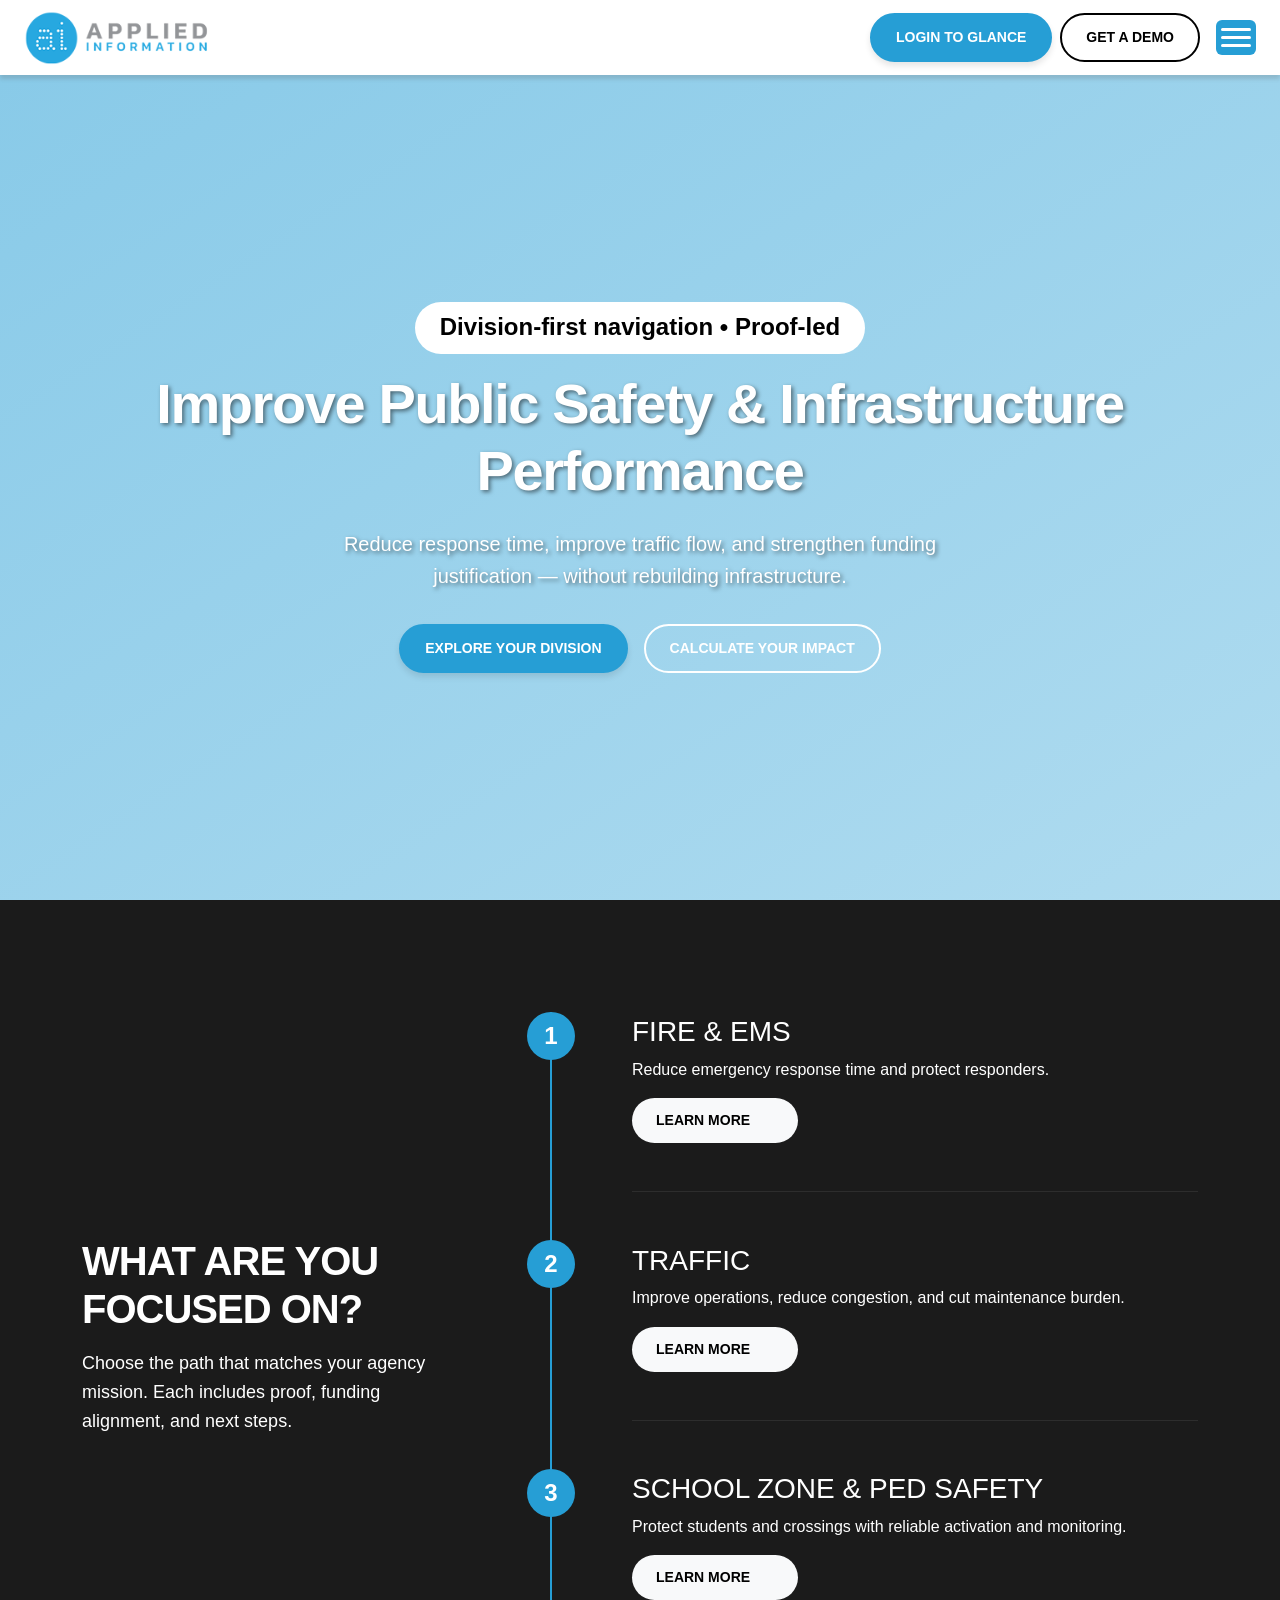
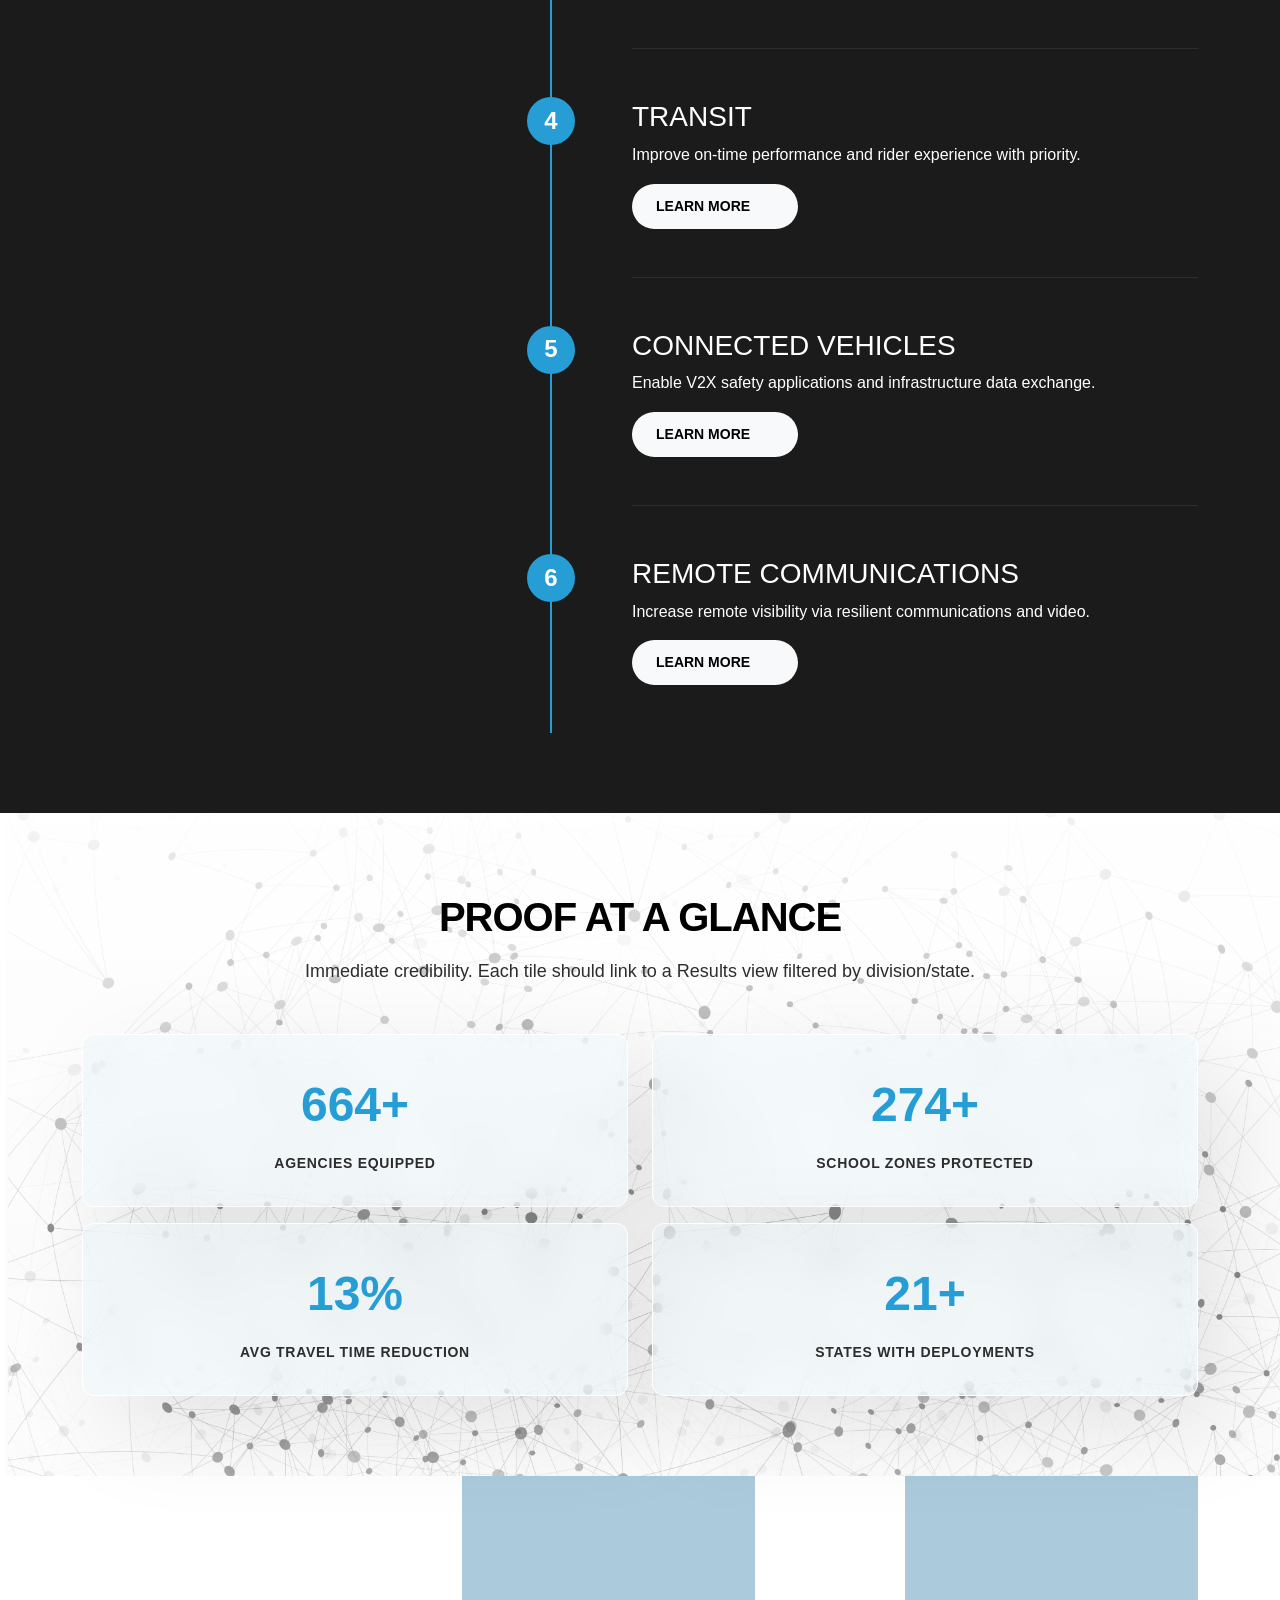
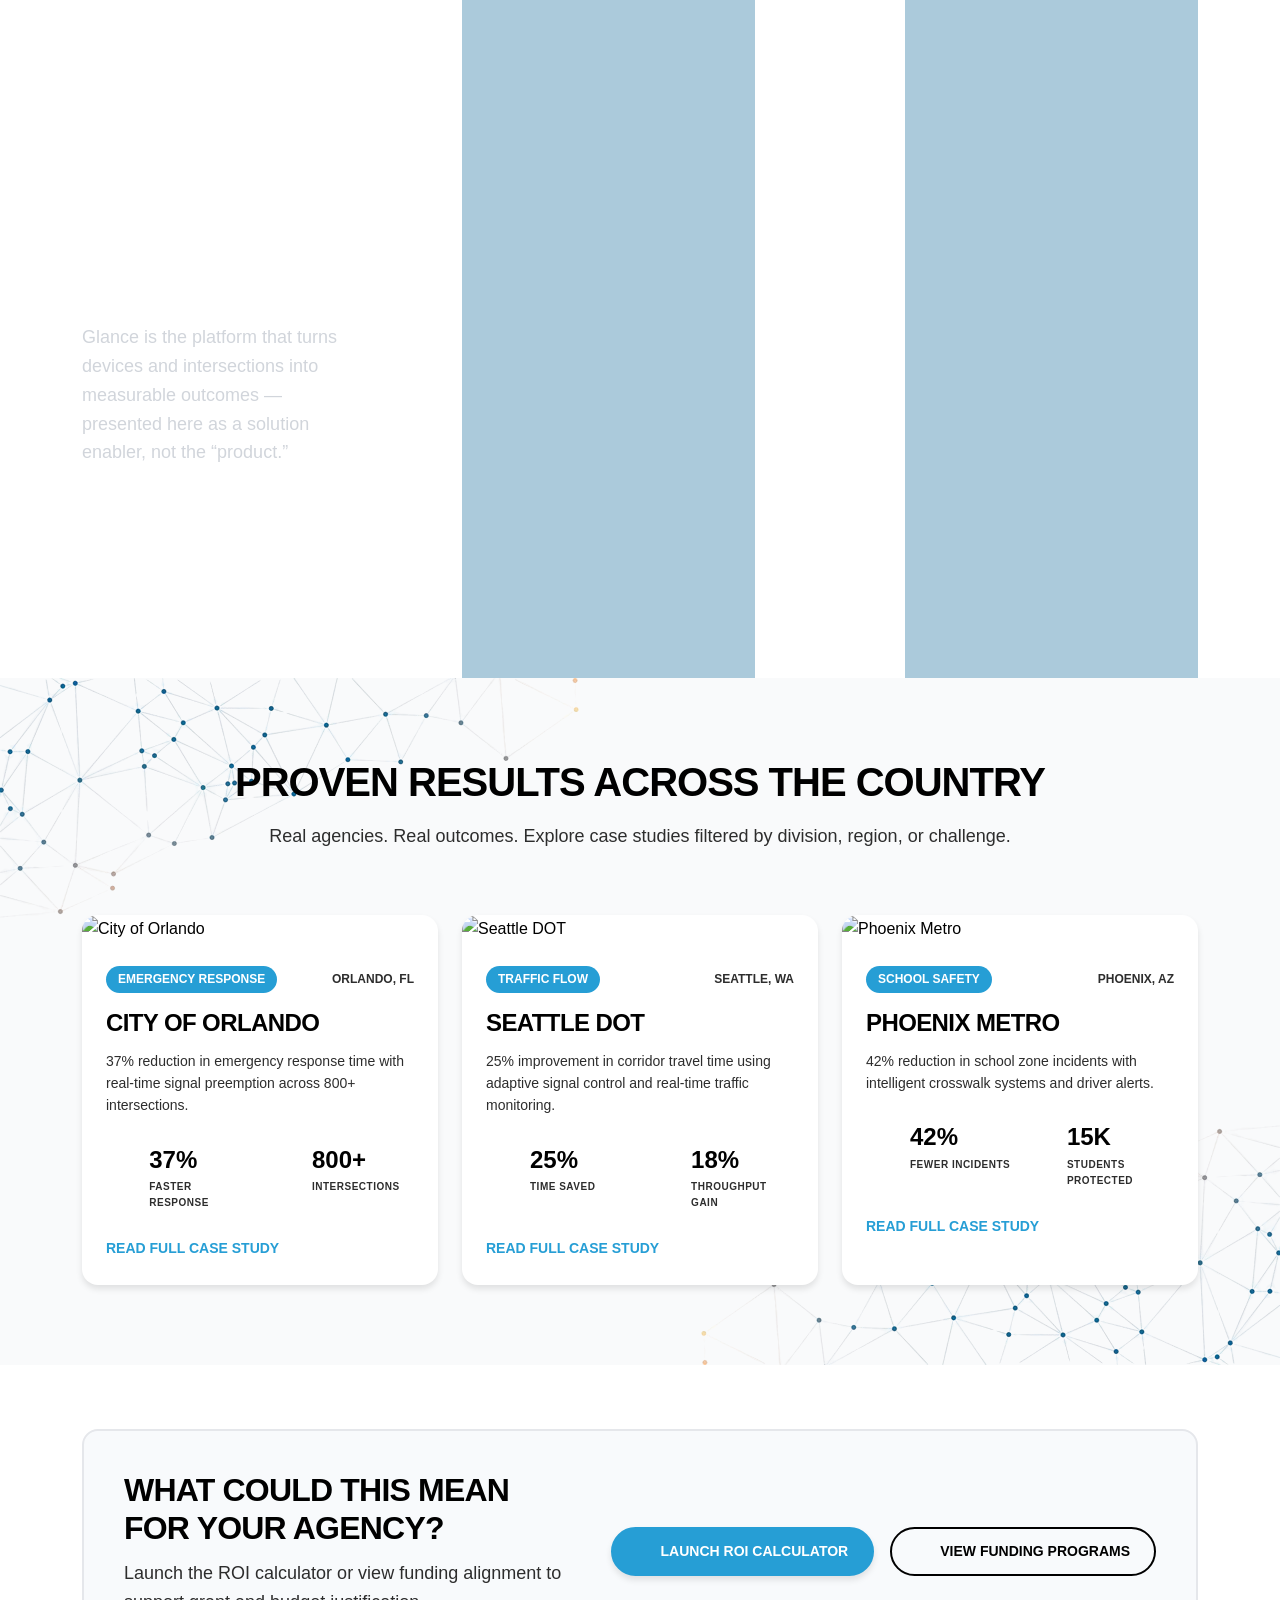
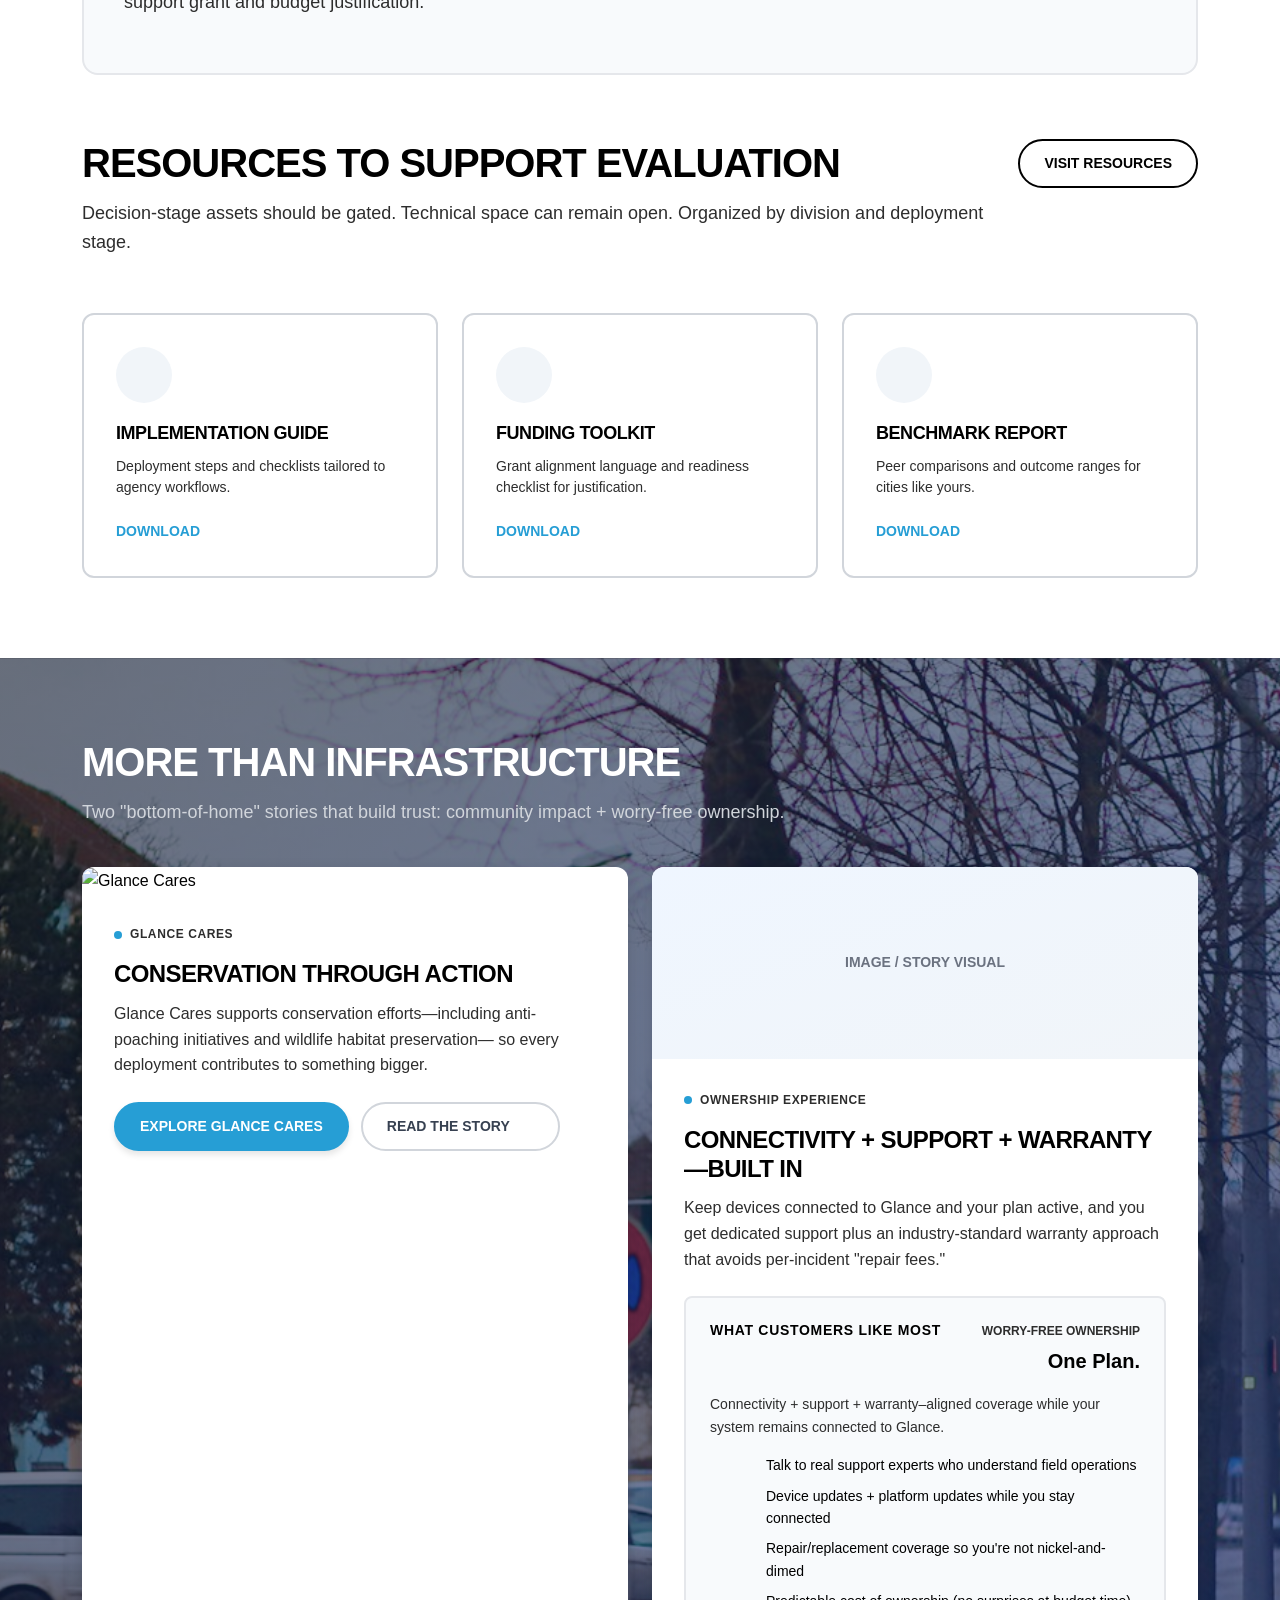
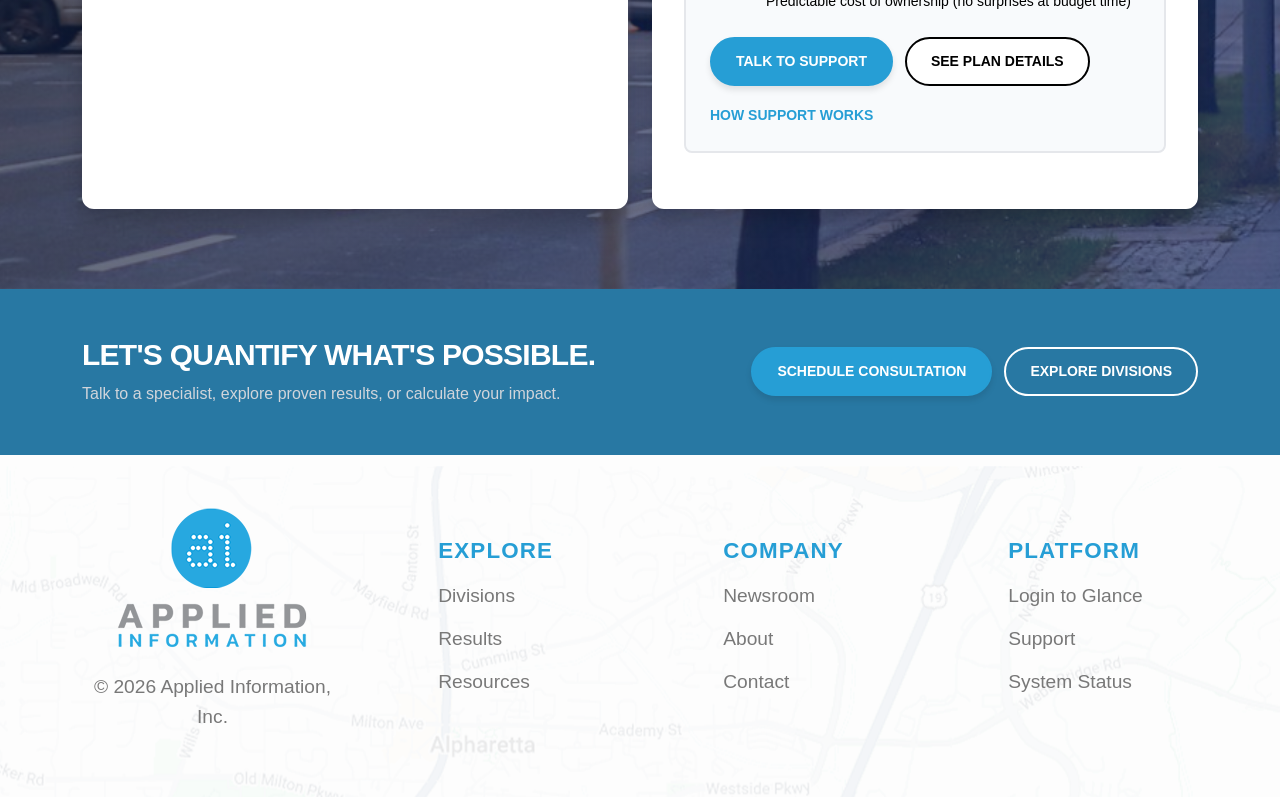
==== commit b07b6da9: "new changes for responsive related" ====
--- a/index.html
+++ b/index.html
@@ -24,6 +24,12 @@
                 </div>
 
                 <ul class="nav-links">
+                    <li class="only-md-devices">
+                        <div class="nav-actions d-flex align-items-center gap-2">
+                            <button class="btn btn-primary">LOGIN TO GLANCE</button>
+                            <button class="btn btn-outline-black">GET A DEMO</button>
+                        </div>
+                    </li>
                     <li><a href="#" class="nav-link active">HOME </a></li>
                     <li><a href="#" class="nav-link">SOLUTIONS </a></li>
                     <li><a href="#" class="nav-link">RESOURCES</a></li>
@@ -34,7 +40,7 @@
                 </ul>
 
                 <div class="d-flex align-items-center gap-3">
-                    <div class="nav-actions d-flex align-items-center gap-2">
+                    <div class="nav-actions d-flex align-items-center gap-2 hide-md-devices">
                         <button class="btn btn-primary">LOGIN TO GLANCE</button>
                         <button class="btn btn-outline-black">GET A DEMO</button>
                     </div>
@@ -213,9 +219,10 @@
         </div>
     </section>
 
+    <!-- Performance Layer Section -->
     <section class="performance-layer">
         <div class="container">
-            <div class="row  align-items-center">
+            <div class="row align-items-center">
                 <div class="col-xl-3">
                     <h2 class="section-title-white text-start">
                         The Performance Layer Behind Modern Infrastructure
@@ -228,7 +235,7 @@
 
                 <div class="col-xl-8 offset-xl-1">
                     <div class="row justify-content-between">
-                        <div class="col-xl-5">
+                        <div class="col-md-6 col-xl-5">
                             <div class="performance-layer-card">
                                 <ul class="list-unstyled text-center mb-5">
                                     <li data-aos="fade-up" data-aos-delay="0">
@@ -271,7 +278,7 @@
                             </div>
                         </div>
 
-                        <div class="col-xl-5">
+                        <div class="col-md-6 col-xl-5">
                             <div class="performance-layer-card">
                                 <ul class="list-unstyled text-center mb-5">
                                     <li data-aos="fade-up" data-aos-delay="0">
@@ -315,78 +322,6 @@
             </div>
         </div>
     </section>
-
-    <!-- Performance Layer Section -->
-    <!-- <section class="performance-layer">
-        <div class="container">
-            <h2 class="section-title">THE PERFORMANCE LAYER BEHIND MODERN INFRASTRUCTURE</h2>
-            <p class="section-subtitle">
-                A unified cloud platform connecting traffic controllers, emergency vehicles, and transit—delivering
-                real-time coordination without replacing your existing hardware.
-            </p>
-
-            <div class="flow-diagram">
-                <div class="flow-item">
-                    <div class="flow-icon">
-                        <i data-lucide="signal" class="icon"></i>
-                    </div>
-                    <div class="flow-label">TRAFFIC CONTROLLERS</div>
-                </div>
-                <div class="flow-arrow">→</div>
-                <div class="flow-item">
-                    <div class="flow-icon">
-                        <i data-lucide="cloud" class="icon"></i>
-                    </div>
-                    <div class="flow-label">GLANCE CLOUD PLATFORM</div>
-                </div>
-                <div class="flow-arrow">→</div>
-                <div class="flow-item">
-                    <div class="flow-icon">
-                        <i data-lucide="ambulance" class="icon"></i>
-                    </div>
-                    <div class="flow-label">EMERGENCY VEHICLES</div>
-                </div>
-            </div>
-
-            <div class="features-grid">
-                <div class="feature-card">
-                    <div class="feature-icon-wrapper">
-                        <i data-lucide="zap" class="icon-md"></i>
-                    </div>
-                    <h3 class="feature-title">REAL-TIME COORDINATION</h3>
-                    <p class="feature-description">Signal priority, preemption, and adaptive timing based on live
-                        conditions.</p>
-                </div>
-
-                <div class="feature-card">
-                    <div class="feature-icon-wrapper">
-                        <i data-lucide="database" class="icon-md"></i>
-                    </div>
-                    <h3 class="feature-title">CENTRALIZED DATA</h3>
-                    <p class="feature-description">All performance metrics in one dashboard for analysis and reporting.
-                    </p>
-                </div>
-
-                <div class="feature-card">
-                    <div class="feature-icon-wrapper">
-                        <i data-lucide="plug" class="icon-md"></i>
-                    </div>
-                    <h3 class="feature-title">WORKS WITH EXISTING INFRASTRUCTURE</h3>
-                    <p class="feature-description">No rip-and-replace. Integrates with your current controllers and
-                        systems.</p>
-                </div>
-
-                <div class="feature-card">
-                    <div class="feature-icon-wrapper">
-                        <i data-lucide="shield" class="icon-md"></i>
-                    </div>
-                    <h3 class="feature-title">SECURE & COMPLIANT</h3>
-                    <p class="feature-description">Enterprise-grade security with full audit trails and compliance
-                        support.</p>
-                </div>
-            </div>
-        </div>
-    </section> -->
 
     <!-- Proven Results Section -->
     <section class="proven-results">
@@ -559,7 +494,9 @@
                         and deployment stage.
                     </p>
                 </div>
-                <button class="btn btn-outline-black">VISIT RESOURCES</button>
+                <div class="button-div">
+                    <button class="btn btn-outline-black">VISIT RESOURCES</button>
+                </div>
             </div>
 
             <div class="resources-grid">
@@ -698,10 +635,10 @@
                 </div>
             </div>
 
-            <p class="disclaimer">
+            <!-- <p class="disclaimer">
                 *Wireframe copy. Final plan language should match formal policy/terms and vary by solution line as
                 needed.
-            </p>
+            </p> -->
         </div>
     </section>
 
@@ -728,9 +665,9 @@
         <!-- Links Section -->
         <div class="footer-links">
             <div class="container">
-                <div class="row align-items-center">
-                    <div class="col-lg-3">
-                        <div class="text-lg-center">
+                <div class="row gy-4 align-items-center">
+                    <div class="col-xl-3">
+                        <div class="text-center">
                             <div class="mb-3">
                                 <img src="./assets/images/footer-logo.png" alt="" class="img-fluid">
                             </div>
@@ -739,8 +676,8 @@
                     </div>
 
                     <div class="col-xl-9">
-                        <div class="row justify-content-between">
-                            <div class="col-lg-3 offset-lg-1">
+                        <div class="row gy-3 justify-content-between">
+                            <div class="col-6 col-md-4 col-lg-3 offset-lg-1">
                                 <h3 class="footer-heading">EXPLORE</h3>
                                 <ul class="footer-list list-unstyled">
                                     <li><a href="#">Divisions</a></li>
@@ -748,7 +685,7 @@
                                     <li><a href="#">Resources</a></li>
                                 </ul>
                             </div>
-                            <div class="col-lg-3">
+                            <div class="col-6 col-md-4 col-lg-3">
                                 <h3 class="footer-heading">COMPANY</h3>
                                 <ul class="footer-list list-unstyled">
                                     <li><a href="#">Newsroom</a></li>
@@ -756,7 +693,7 @@
                                     <li><a href="#">Contact</a></li>
                                 </ul>
                             </div>
-                            <div class="col-lg-3">
+                            <div class="col-6 col-md-4 col-lg-3">
                                 <h3 class="footer-heading">PLATFORM</h3>
                                 <ul class="footer-list list-unstyled">
                                     <li><a href="#">Login to Glance</a></li>
--- a/assets/css/styles.css
+++ b/assets/css/styles.css
@@ -198,6 +198,9 @@
     position: sticky;
 }
 
+.only-md-devices {
+    display: none;
+}
 
 /* Header-Navigation */
 .header {
@@ -299,7 +302,7 @@
 /* Hero Section */
 .hero {
     position: relative;
-    height: calc(100dvh - 100px);
+    height: calc(100dvh - 97px);
     display: flex;
     align-items: center;
     justify-content: center;
@@ -387,7 +390,7 @@
     left: -2px;
     top: 0;
     width: 2px;
-    height: calc(100% - 135px);
+    height: 100%;
     background-color: var(--color-primary);
 }
 
@@ -592,6 +595,7 @@
 .performance-layer-card {
     background-color: #2878A363;
     padding: 150px 30px;
+    height: 100%;
 }
 
 .performance-layer-card li {
@@ -649,6 +653,7 @@
     overflow: hidden;
     box-shadow: 0 4px 6px rgba(0, 0, 0, 0.1);
     transition: all 0.3s ease;
+    height: 100%;
 }
 
 .case-study-card:hover {
@@ -718,6 +723,9 @@
 .case-study-stat .icon-sm {
     color: var(--color-primary);
     margin-top: 0.25rem;
+    height: 2rem;
+    width: 2rem;
+    margin-top: 6px;
 }
 
 .stat-value {
@@ -793,6 +801,7 @@
 .resources-section {
     padding: 5rem 0rem;
     background-color: var(--color-white);
+    padding-top: 0;
 }
 
 .resources-header {
@@ -880,7 +889,7 @@
 .more-than-infrastructure {
     position: relative;
     padding: 5rem 0rem;
-    background-image: url('https://images.unsplash.com/photo-1767707707091-95265476178b?w=1600');
+    background-image: url('../images/more-than-infra.png');
     background-size: cover;
     background-position: center;
 }
@@ -888,7 +897,7 @@
 .background-overlay {
     position: absolute;
     inset: 0;
-    background: linear-gradient(to bottom right, rgba(15, 23, 42, 0.75), rgba(30, 58, 138, 0.75));
+    background: linear-gradient(to bottom right, #0f172a94, #1e3a8a94);
 }
 
 .more-than-infrastructure .container {
@@ -1093,6 +1102,7 @@
 .footer-cta-subtitle {
     color: #d1d5db;
     font-size: 1rem;
+    margin-bottom: 0;
 }
 
 .footer-cta-buttons {
@@ -1160,6 +1170,10 @@
     html,
     body {
         overflow-x: hidden !important;
+    }
+
+    .navbar-toggler {
+        display: flex;
     }
 
     .header .navbar-toggler {
@@ -1246,9 +1260,61 @@
     .focus-area .sticky-wrapper br {
         display: none;
     }
+
+    .performance-layer {
+        padding: 5rem 0 0 0;
+    }
+
+    .performance-layer-card {
+        padding: 60px 50px;
+    }
+
+    .section-subtitle-white {
+        margin-bottom: 3.5rem;
+    }
+
+    .focus-area-list {
+        margin: 0 auto;
+        width: 40%;
+    }
+
+    .performance-layer .section-title-white,
+    .performance-layer .section-subtitle-white {
+        text-align: center !important;
+    }
+
+    .roi-box .roi-content,
+    .roi-box .roi-buttons,
+    .footer-cta-content div {
+        width: 100%;
+        text-align: center;
+    }
+
+    .roi-box .roi-buttons,
+    .footer-cta-content .footer-cta-buttons {
+        justify-content: center;
+    }
+}
+
+@media (max-width: 991px) {
+    .focus-area-list {
+        width: 60%;
+    }
+    .resources-header{
+        gap: 1rem;
+    }
+    .resources-header-content,
+    .resources-header .button-div {
+        width: 100%;
+        text-align: center;
+    }
 }
 
 @media (max-width: 768px) {
+    br {
+        display: none;
+    }
+
     .hero-title {
         font-size: 2.5rem;
     }
@@ -1275,10 +1341,41 @@
     }
 }
 
+@media (max-width: 599px) {
+    .hide-md-devices {
+        display: none !important;
+    }
+
+    .only-md-devices {
+        display: flex;
+    }
+
+    .focus-area {
+        padding: 4rem 0.5rem;
+    }
+
+    .focus-area-list {
+        width: 85%;
+        padding-left: 60px;
+    }
+
+    .focus-area-list-item {
+        margin-bottom: 2rem;
+        padding-bottom: 2rem;
+    }
+
+    .focus-area .list-count {
+        left: -85px;
+    }
+
+    .proof-section,
+    .performance-layer,
+    .proven-results {
+        padding: 4rem 0rem;
+    }
+}
+
 @media (max-width: 480px) {
-    .hero-title {
-        font-size: 1.875rem;
-    }
 
     .section-title,
     .section-title-white {
@@ -1289,11 +1386,4 @@
         font-size: 2rem;
     }
 
-    .focus-grid,
-    .stats-grid,
-    .features-grid,
-    .case-studies-grid,
-    .resources-grid {
-        grid-template-columns: 1fr;
-    }
 }
--- a/assets/css/style-2.css
+++ b/assets/css/style-2.css
@@ -42,4 +42,19 @@
     position: absolute;
     inset: 0;
     background: linear-gradient(to bottom right, #269ed58b, #269ed55e);
+}
+
+@media (max-width: 991px) {
+    .hero-subtitle.label {
+        padding: 6px 15px 8px 15px;
+        font-size: 1.3rem;
+    }
+}
+
+
+@media (max-width: 576px) {
+    .hero-subtitle.label {
+        padding: 4px 12px 4px 12px;
+        font-size: 1rem;
+    }
 }
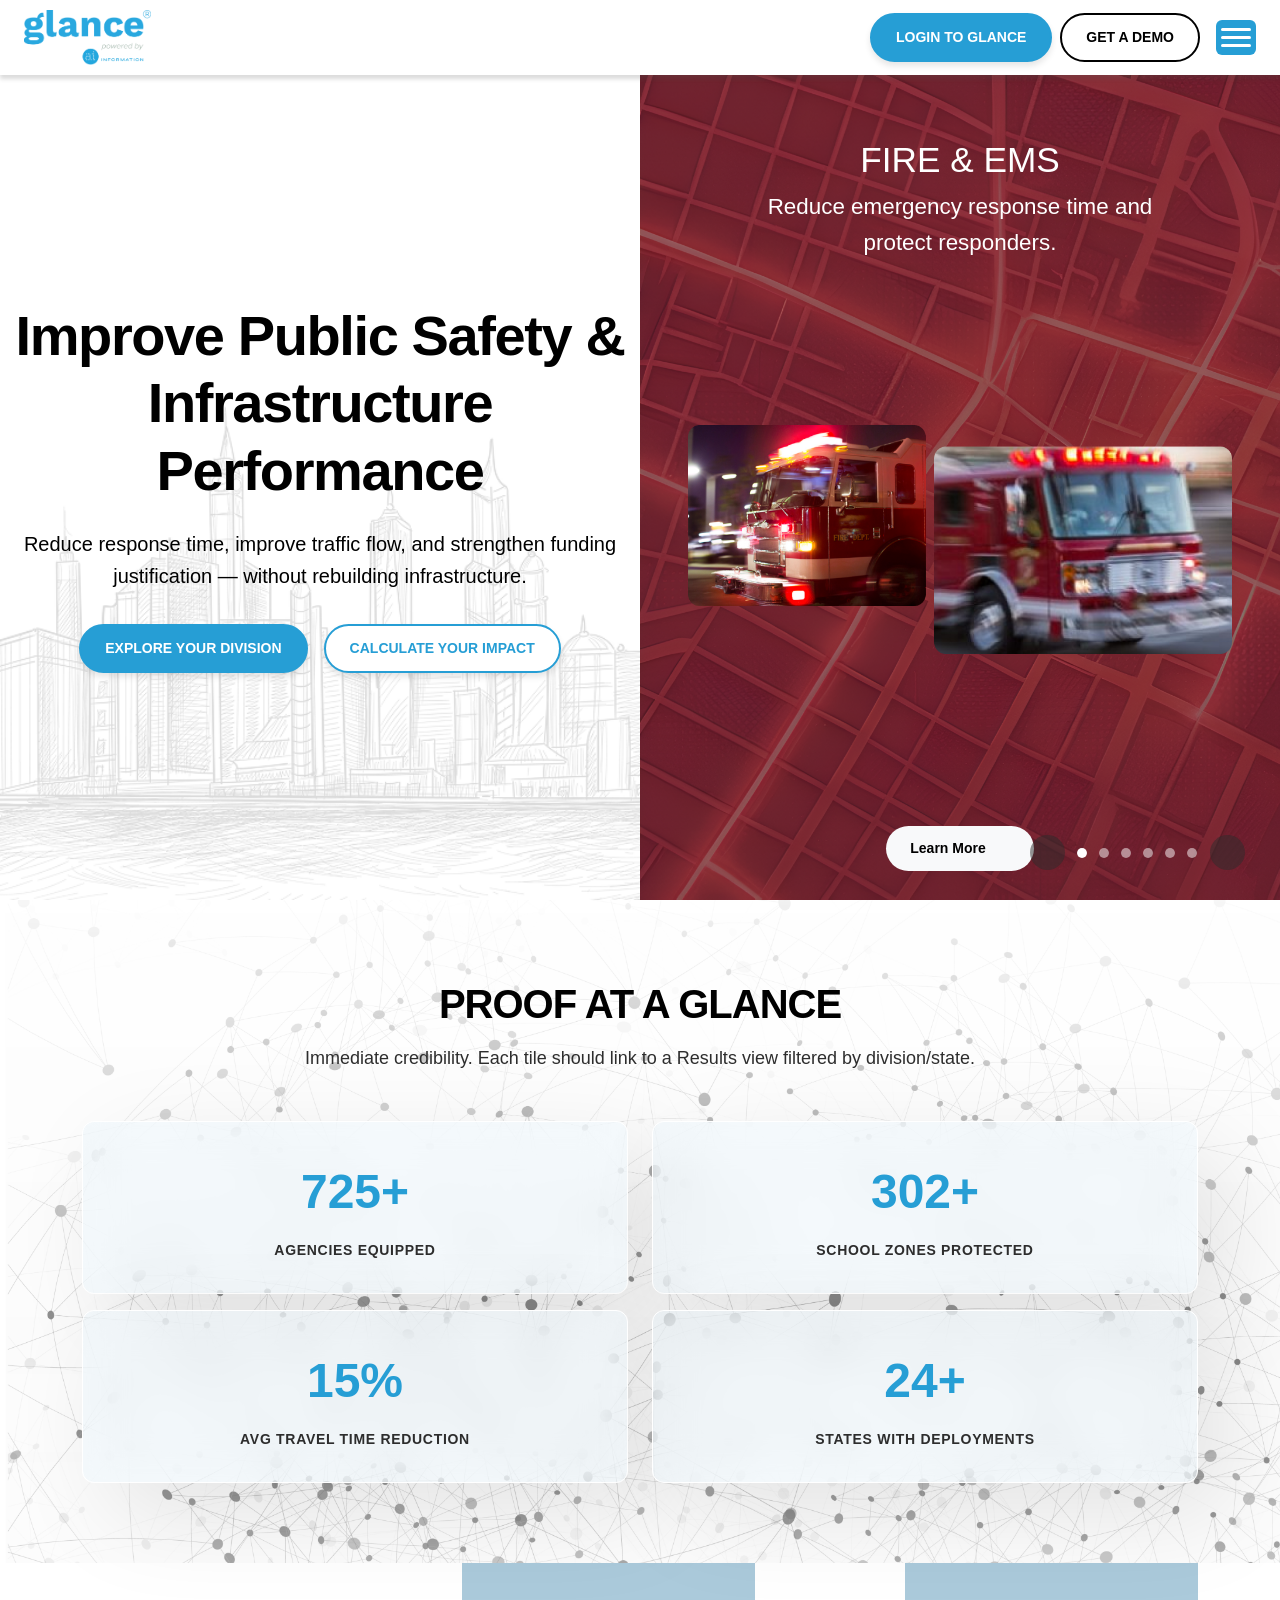
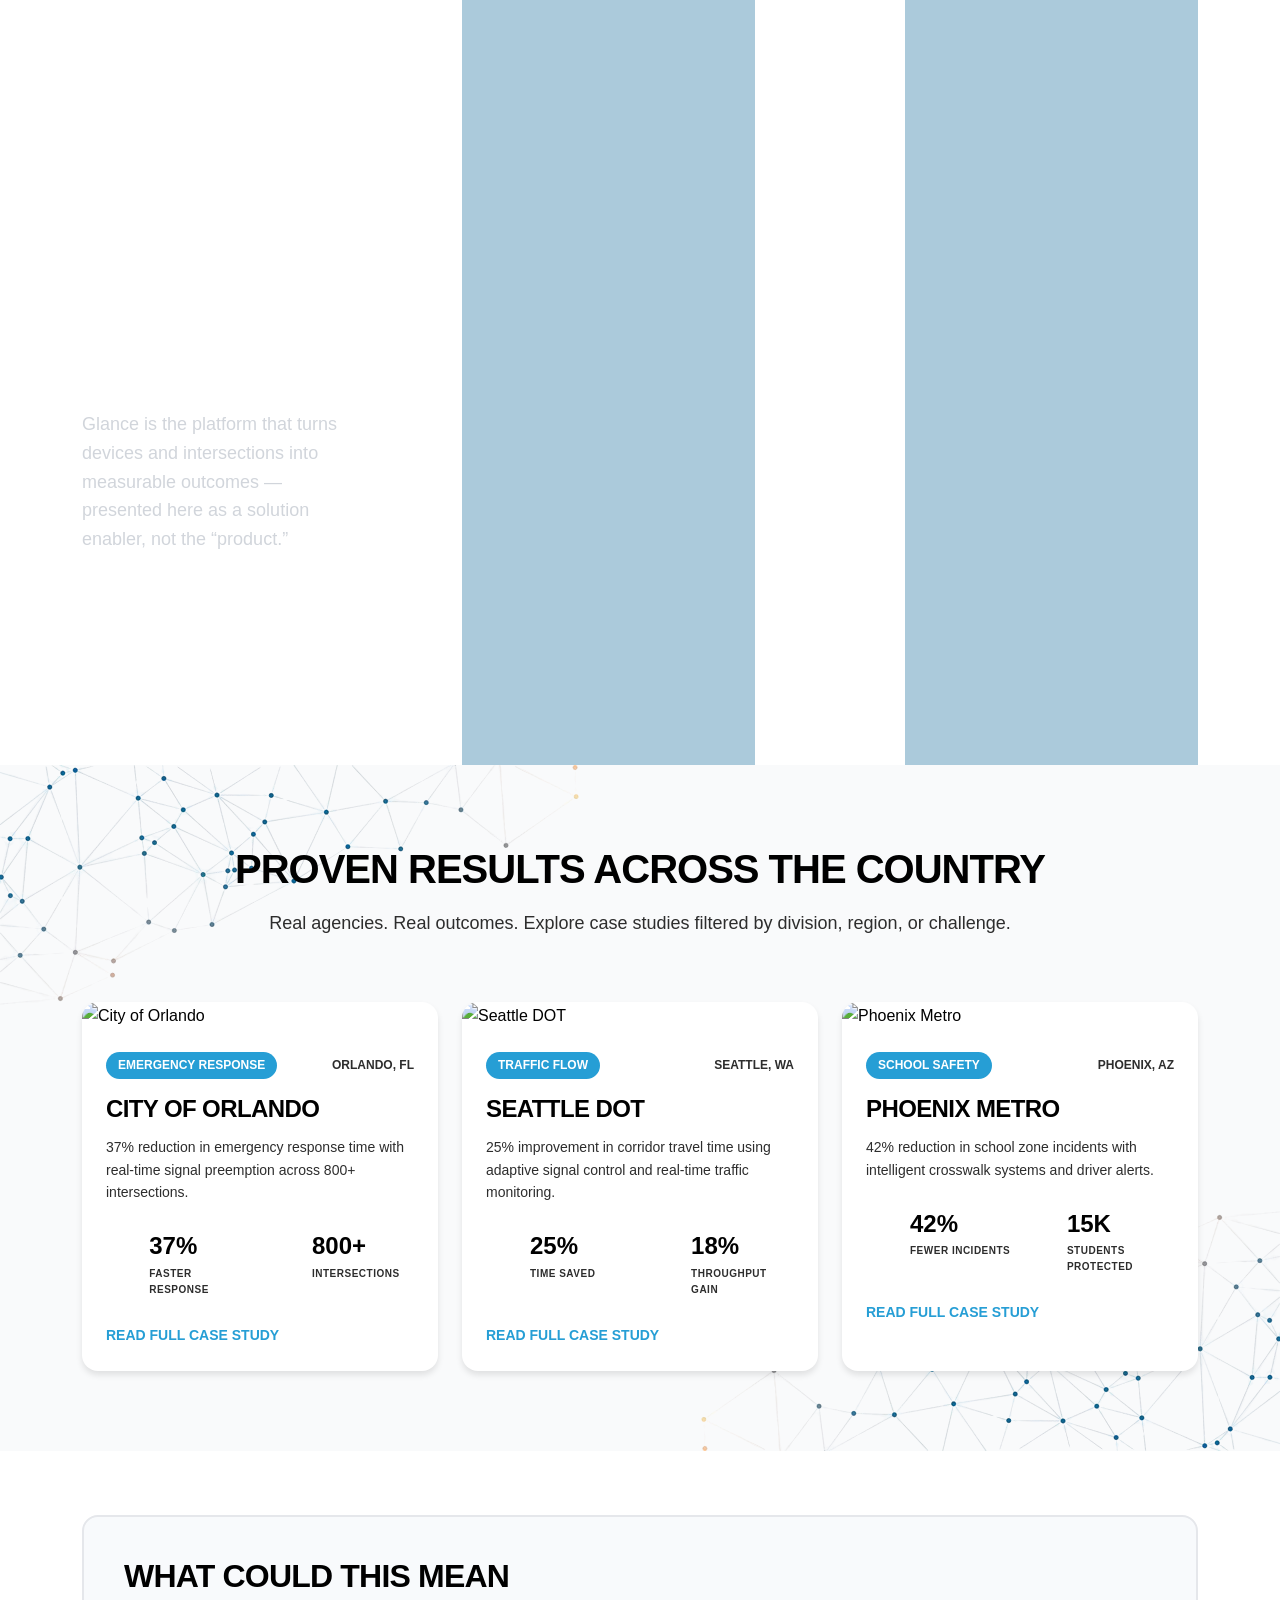
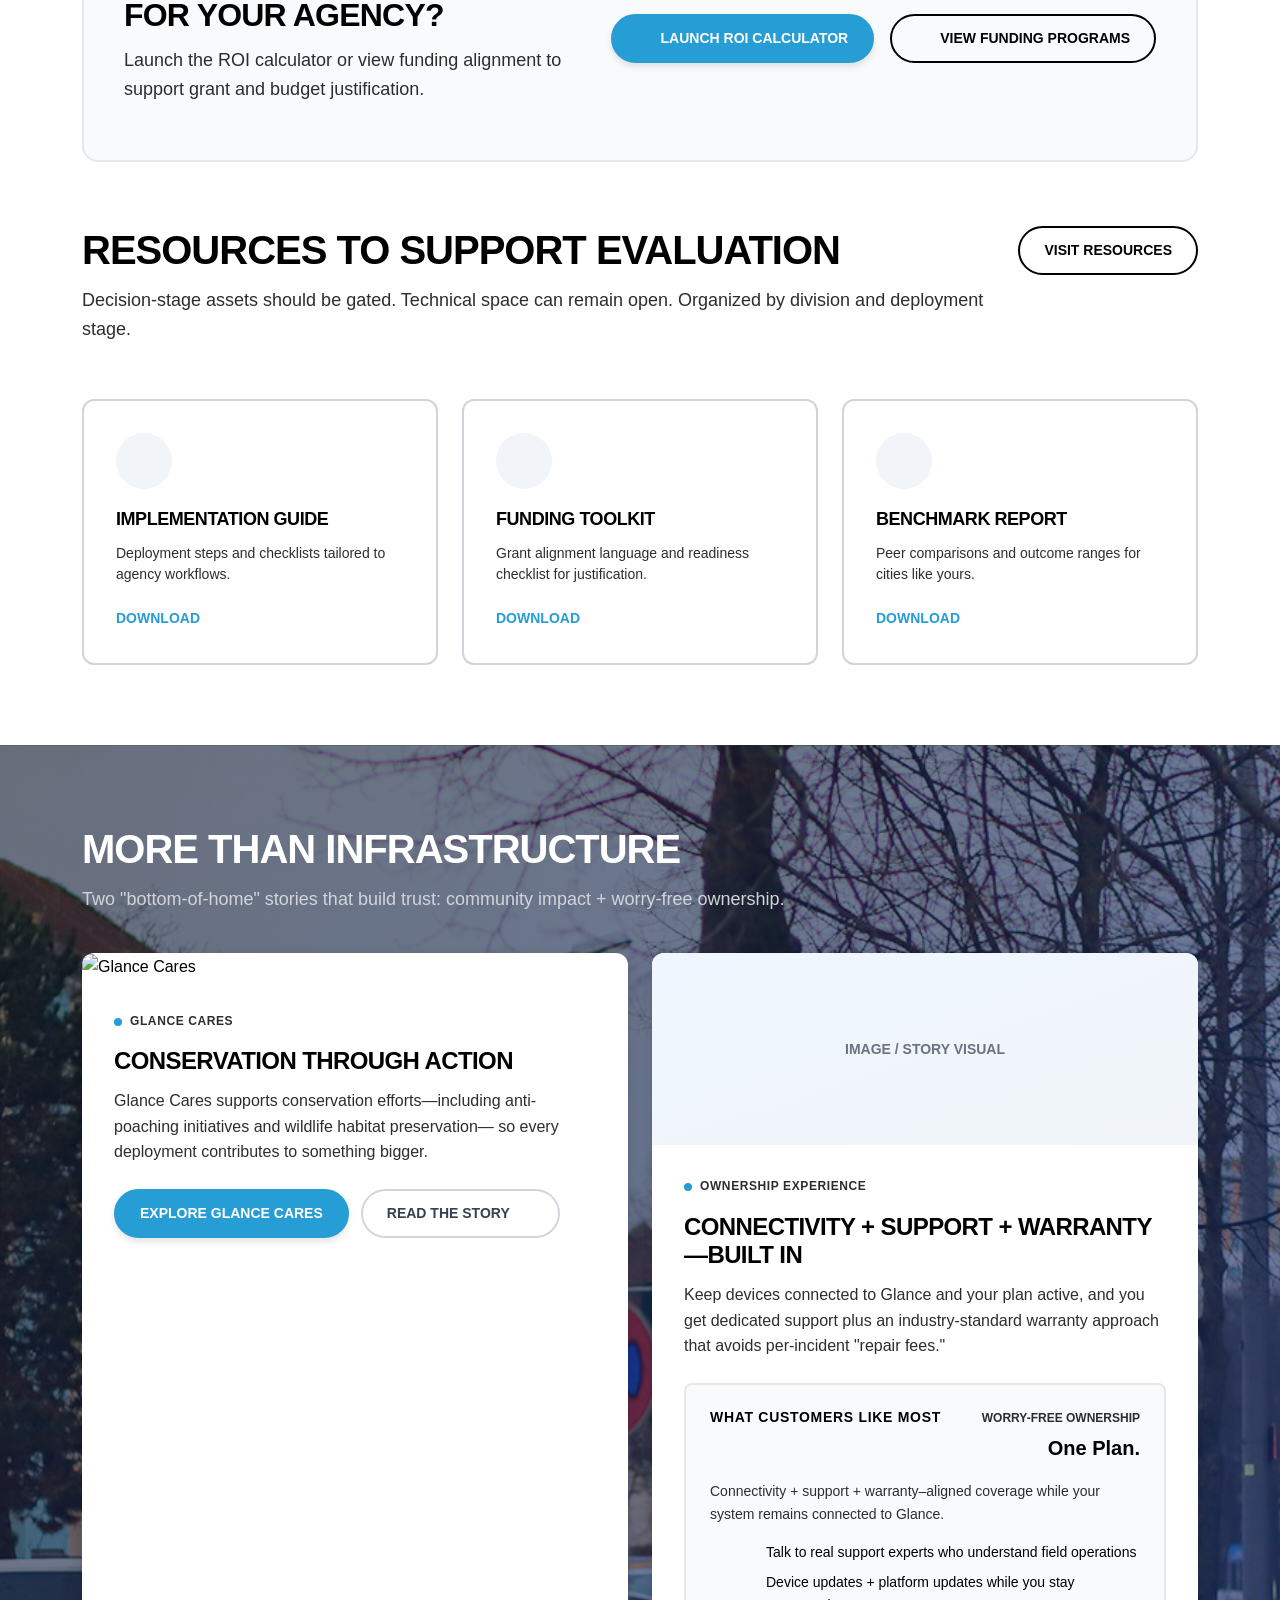
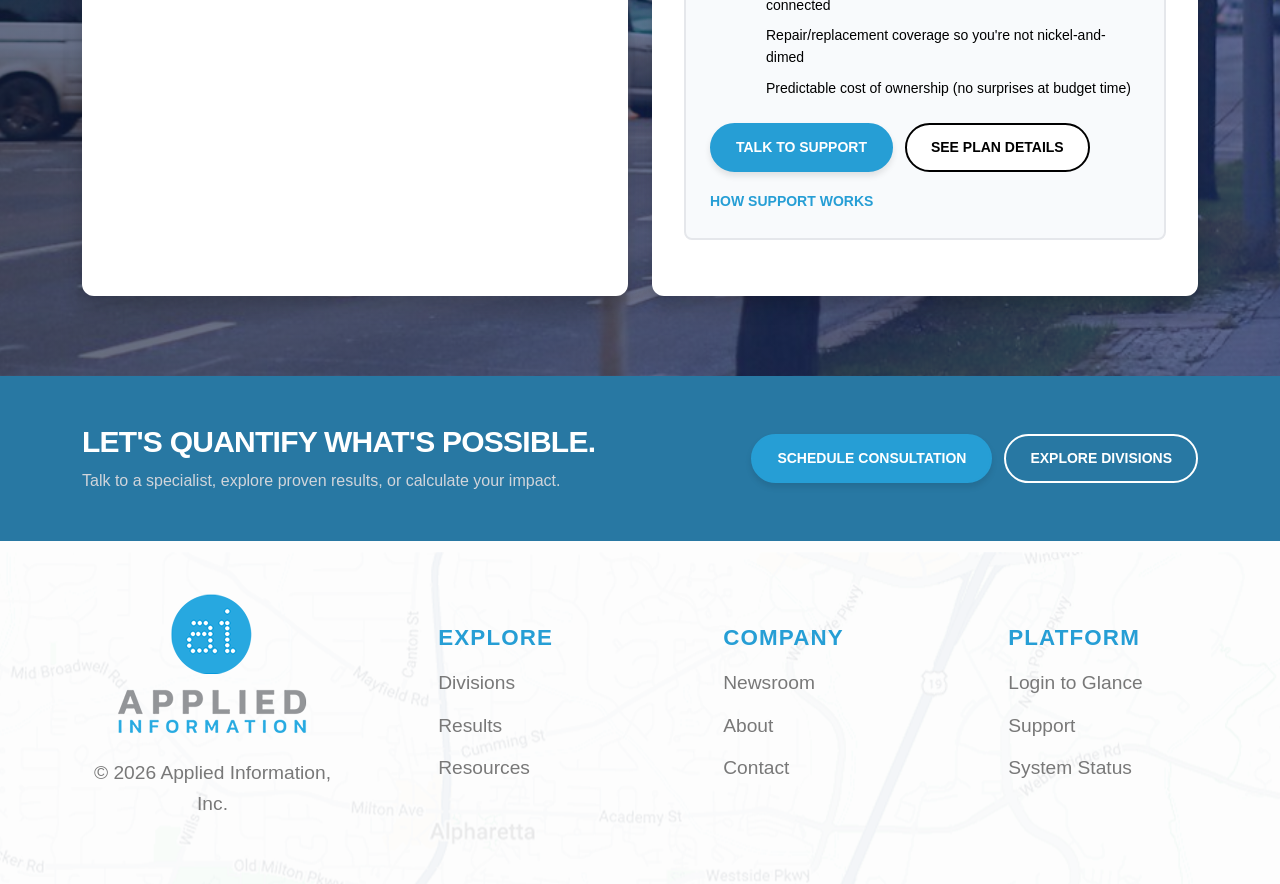
==== commit 96d943f9: "new hero banner added with 2 sub sections" ====
--- a/index.html
+++ b/index.html
@@ -20,7 +20,7 @@
         <div class="container-fluid nav-container">
             <nav class="navbar">
                 <div class="logo">
-                    <img src="./assets/images/ai-logo-header.png" alt="Applied Information Logo">
+                    <img src="./assets/images/Glance-powered-by-AI.png" alt="Glance Powered by AI Logo">
                 </div>
 
                 <ul class="nav-links">
@@ -58,16 +58,10 @@
     </header>
 
     <!-- Hero Section -->
-    <section class="hero hero-video-banner">
-        <div class="hero-overlay"></div>
-        <video class="hero-video" autoplay muted loop playsinline>
-            <source src="./assets/videos/hero-banner-video.mp4" type="video/mp4">
-        </video>
-
-        <div class="container hero-content">
-            <div class="row">
-                <div class="col-12 text-center">
-                    <p class="hero-subtitle label">Division-first navigation • Proof-led</p>
+    <section class="hero">
+        <div class="row gx-0 hero-row">
+            <div class="col-lg-6">
+                <div class="hero-static-content text-center">
                     <h1 class="hero-title">
                         Improve Public Safety &
                         Infrastructure Performance
@@ -78,99 +72,212 @@
                     </p>
                     <div class="hero-buttons justify-content-center gap-3">
                         <button class="btn btn-primary">EXPLORE YOUR DIVISION</button>
-                        <button class="btn btn-outline-white">CALCULATE YOUR IMPACT</button>
-                    </div>
-                </div>
-            </div>
-        </div>
-    </section>
-
-    <!-- Focus Area Section -->
-    <section class="focus-area">
-        <div class="container">
-            <div class="row">
-                <div class="col-xl-4">
-                    <div class="sticky-wrapper">
-                        <h2 class="section-title text-start fs-1">WHAT ARE YOU <br> FOCUSED ON?</h2>
-                        <p class="section-subtitle text-start">
-                            Choose the path that matches your agency <br> mission. Each includes proof, funding <br>
-                            alignment, and next steps.
-                        </p>
-                    </div>
-                </div>
-                <div class="col-xl-8">
-                    <ul class="list-unstyled mb-0 focus-area-list">
-                        <li class="focus-area-list-item">
-                            <span class="list-count">1</span>
+                        <button class="btn btn-outline-primary">CALCULATE YOUR IMPACT</button>
+                    </div>
+                </div>
+            </div>
+
+            <div class="col-lg-6">
+                <div id="carouselExampleIndicators" class="carousel slide hero-carousel-wrapper">
+                    <div class="carousel-indicators">
+                        <button type="button" data-bs-target="#carouselExampleIndicators" data-bs-slide-to="0"
+                            class="active" aria-current="true" aria-label="Slide 1"></button>
+                        <button type="button" data-bs-target="#carouselExampleIndicators" data-bs-slide-to="1"
+                            aria-label="Slide 2"></button>
+                        <button type="button" data-bs-target="#carouselExampleIndicators" data-bs-slide-to="2"
+                            aria-label="Slide 3"></button>
+                        <button type="button" data-bs-target="#carouselExampleIndicators" data-bs-slide-to="3"
+                            aria-label="Slide 4"></button>
+                        <button type="button" data-bs-target="#carouselExampleIndicators" data-bs-slide-to="4"
+                            aria-label="Slide 5"></button>
+                        <button type="button" data-bs-target="#carouselExampleIndicators" data-bs-slide-to="5"
+                            aria-label="Slide 6"></button>
+                    </div>
+
+                    <div class="carousel-inner">
+                        <div class="carousel-item active">
+                            <div class="hero-carousel-item fire-ems">
+                                <div class="carousel-item-headings text-center">
+                                    <h3 class="focus-card-title">Fire & EMS</h3>
+                                    <p class="focus-card-description">
+                                        Reduce emergency response time and <br> protect responders.
+                                    </p>
+                                </div>
+
+                                <div class="carousel-item-img-wrapper mb-4">
+                                    <img src="./assets/images/fire-ems-inner-img.png" alt="" class="img-fluid">
+                                </div>
+
+                                <div>
+                                    <a href="#" class="btn btn-light">
+                                        <span>Learn More</span>
+                                        <i data-lucide="arrow-right" class="icon-sm"></i>
+                                    </a>
+                                </div>
+                            </div>
+                        </div>
+
+                        <!-- TRAFFIC -->
+                        <div class="carousel-item">
+                            <div class="hero-carousel-item traffic">
+                                <div class="carousel-item-headings text-center">
+                                    <h3 class="focus-card-title">TRAFFIC</h3>
+                                    <p class="focus-card-description">
+                                        Improve operations, reduce congestion, and <br>
+                                        cut maintenance burden.
+                                    </p>
+                                </div>
+
+                                <div class="carousel-item-img-wrapper mb-4">
+                                    <img src="./assets/images/traffic-inner-img.png" alt="" class="img-fluid">
+                                </div>
+
+                                <div>
+                                    <a href="#" class="btn btn-light">
+                                        <span>Learn More</span>
+                                        <i data-lucide="arrow-right" class="icon-sm"></i>
+                                    </a>
+                                </div>
+                            </div>
+                        </div>
+
+                        <!-- SCHOOL ZONE & PED SAFETY -->
+                        <div class="carousel-item">
+                            <div class="hero-carousel-item school-zone">
+                                <div class="carousel-item-headings text-center">
+                                    <h3 class="focus-card-title">SCHOOL ZONE & PED SAFETY</h3>
+                                    <p class="focus-card-description">
+                                        Protect students and crossings with reliable <br>
+                                        activation and monitoring.
+                                    </p>
+                                </div>
+
+                                <div class="carousel-item-img-wrapper mb-4">
+                                    <img src="./assets/images/school-zone-inner-img.png" alt="" class="img-fluid">
+                                </div>
+
+                                <div>
+                                    <a href="#" class="btn btn-light">
+                                        <span>Learn More</span>
+                                        <i data-lucide="arrow-right" class="icon-sm"></i>
+                                    </a>
+                                </div>
+                            </div>
+                        </div>
+
+                        <!-- TRANSIT -->
+                        <div class="carousel-item">
+                            <div class="hero-carousel-item transit">
+                                <div class="carousel-item-headings text-center">
+                                    <h3 class="focus-card-title">TRANSIT</h3>
+                                    <p class="focus-card-description">
+                                        Improve on-time performance and rider <br>
+                                        experience with priority.
+                                    </p>
+                                </div>
+
+                                <div class="carousel-item-img-wrapper mb-4">
+                                    <img src="./assets/images/transit-inner-img.png" alt="" class="img-fluid">
+                                </div>
+
+                                <div>
+                                    <a href="#" class="btn btn-light">
+                                        <span>Learn More</span>
+                                        <i data-lucide="arrow-right" class="icon-sm"></i>
+                                    </a>
+                                </div>
+                            </div>
+                        </div>
+
+                        <!-- CONNECTED VEHICLES -->
+                        <div class="carousel-item">
+                            <div class="hero-carousel-item connected-vehicles">
+                                <div class="carousel-item-headings text-center">
+                                    <h3 class="focus-card-title">CONNECTED VEHICLES</h3>
+                                    <p class="focus-card-description">
+                                        Enable V2X safety applications and
+                                        infrastructure <br> data exchange.
+                                    </p>
+                                </div>
+
+                                <div class="carousel-item-img-wrapper mb-4">
+                                    <img src="./assets/images/connected-vehicles-inner-img.png" alt=""
+                                        class="img-fluid">
+                                </div>
+
+                                <div>
+                                    <a href="#" class="btn btn-light">
+                                        <span>Learn More</span>
+                                        <i data-lucide="arrow-right" class="icon-sm"></i>
+                                    </a>
+                                </div>
+                            </div>
+                        </div>
+
+                        <!-- REMOTE COMMUNICATIONS -->
+                        <div class="carousel-item">
+                            <div class="hero-carousel-item remote-communications">
+                                <div class="carousel-item-headings text-center">
+                                    <h3 class="focus-card-title">REMOTE COMMUNICATIONS</h3>
+                                    <p class="focus-card-description">
+                                        Increase remote visibility via resilient <br /> communications and video.
+                                    </p>
+                                </div>
+
+                                <div class="carousel-item-img-wrapper mb-4">
+                                    <img src="./assets/images/remote-communications-inner-img.png" alt=""
+                                        class="img-fluid">
+                                </div>
+
+                                <div>
+                                    <a href="#" class="btn btn-light">
+                                        <span>Learn More</span>
+                                        <i data-lucide="arrow-right" class="icon-sm"></i>
+                                    </a>
+                                </div>
+                            </div>
+                        </div>
+                    </div>
+
+                    <button class="carousel-control-prev" type="button" data-bs-target="#carouselExampleIndicators"
+                        data-bs-slide="prev">
+                        <span class="carousel-control-prev-icon" aria-hidden="true">
+                            <i data-lucide="chevron-left" class="icon-md"></i>
+                        </span>
+                        <span class="visually-hidden">Previous</span>
+                    </button>
+                    <button class="carousel-control-next" type="button" data-bs-target="#carouselExampleIndicators"
+                        data-bs-slide="next">
+                        <span class="carousel-control-next-icon" aria-hidden="true">
+                            <i data-lucide="chevron-right" class="icon-md"></i>
+                        </span>
+                        <span class="visually-hidden">Next</span>
+                    </button>
+                </div>
+
+
+                <!-- <div class="hero-carousel-wrapper">
+                    <div class="hero-carousel-item fire-ems">
+                        <div class="carousel-item-headings text-center">
                             <h3 class="focus-card-title">Fire & EMS</h3>
                             <p class="focus-card-description">
-                                Reduce emergency response time and protect responders.
+                                Reduce emergency response time and <br> protect responders.
                             </p>
+                        </div>
+
+                        <div class="carousel-item-img-wrapper mb-4">
+                            <img src="./assets/images/fire-ems-inner-img.png" alt="" class="img-fluid">
+                        </div>
+
+                        <div>
                             <a href="#" class="btn btn-light">
                                 <span>Learn More</span>
                                 <i data-lucide="arrow-right" class="icon-sm"></i>
                             </a>
-                        </li>
-
-                        <li class="focus-area-list-item">
-                            <span class="list-count">2</span>
-                            <h3 class="focus-card-title">TRAFFIC</h3>
-                            <p class="focus-card-description">
-                                Improve operations, reduce congestion, and cut maintenance burden.
-                            </p>
-                            <a href="#" class="btn btn-light">
-                                <span>Learn More</span>
-                                <i data-lucide="arrow-right" class="icon-sm"></i>
-                            </a>
-                        </li>
-
-                        <li class="focus-area-list-item">
-                            <span class="list-count">3</span>
-                            <h3 class="focus-card-title">School Zone & Ped Safety</h3>
-                            <p class="focus-card-description">
-                                Protect students and crossings with reliable activation and monitoring.
-                            </p>
-                            <a href="#" class="btn btn-light">
-                                <span>Learn More</span>
-                                <i data-lucide="arrow-right" class="icon-sm"></i>
-                            </a>
-                        </li>
-
-                        <li class="focus-area-list-item">
-                            <span class="list-count">4</span>
-                            <h3 class="focus-card-title">Transit</h3>
-                            <p class="focus-card-description">
-                                Improve on-time performance and rider experience with priority.
-                            </p>
-                            <a href="#" class="btn btn-light">
-                                <span>Learn More</span>
-                                <i data-lucide="arrow-right" class="icon-sm"></i>
-                            </a>
-                        </li>
-
-                        <li class="focus-area-list-item">
-                            <span class="list-count">5</span>
-                            <h3 class="focus-card-title">Connected Vehicles</h3>
-                            <p class="focus-card-description">Enable V2X safety applications and infrastructure data
-                                exchange.</p>
-                            <a href="#" class="btn btn-light">
-                                <span>Learn More</span>
-                                <i data-lucide="arrow-right" class="icon-sm"></i>
-                            </a>
-                        </li>
-
-                        <li class="focus-area-list-item">
-                            <span class="list-count">6</span>
-                            <h3 class="focus-card-title">Remote Communications</h3>
-                            <p class="focus-card-description">Increase remote visibility via resilient communications
-                                and video.</p>
-                            <a href="#" class="btn btn-light">
-                                <span>Learn More</span>
-                                <i data-lucide="arrow-right" class="icon-sm"></i>
-                            </a>
-                        </li>
-                    </ul>
-                </div>
+                        </div>
+                    </div>
+
+                </div> -->
             </div>
         </div>
     </section>
--- a/assets/css/styles.css
+++ b/assets/css/styles.css
@@ -303,14 +303,18 @@
 .hero {
     position: relative;
     height: calc(100dvh - 97px);
-    display: flex;
-    align-items: center;
-    justify-content: center;
+
+    overflow: hidden;
+}
+
+.index-2 {
     background-image: url('../images/hero-banner-image-3.png');
     background-size: cover;
     background-position: 0 -200px;
     background-repeat: no-repeat;
-    overflow: hidden;
+    display: flex;
+    align-items: center;
+    justify-content: center;
 }
 
 .hero-element-image {
@@ -318,17 +322,29 @@
     margin-bottom: -80px;
 }
 
-/* .hero-overlay {
-    position: absolute;
-    inset: 0;
-    background: linear-gradient(to bottom right, rgba(0, 0, 0, 0.7), rgba(30, 41, 59, 0.8));
-} */
+.hero-row,
+.hero-static-content,
+.hero-carousel-wrapper,
+.hero-carousel-item,
+.hero-carousel-wrapper .carousel-inner,
+.hero-carousel-wrapper .carousel-item {
+    height: 100%;
+}
+
+.hero-static-content {
+    background-image: url('../images/hero-static-content-bg.png');
+    background-size: cover;
+    background-position: center;
+    display: flex;
+    align-items: center;
+    justify-content: center;
+    flex-direction: column;
+}
 
 .hero-content {
     position: relative;
     z-index: 10;
     text-align: center;
-    color: var(--color-white);
 }
 
 .hero-title {
@@ -336,25 +352,128 @@
     font-weight: bold;
     margin-bottom: 1.5rem;
     letter-spacing: -0.025em;
-    color: var(--color-white);
 }
 
 .hero-subtitle {
     font-weight: 600;
     font-size: 1.5rem;
-    color: var(--color-white);
 }
 
 .hero-suptitle {
     font-size: 1.25rem;
     margin-bottom: 2rem;
-    color: var(--color-white);
 }
 
 .hero-buttons {
     display: flex;
     gap: 1rem;
     flex-wrap: wrap;
+}
+
+.hero-carousel-wrapper {
+    width: 100%;
+    position: relative;
+}
+
+.hero-carousel-item {
+    background-repeat: no-repeat;
+    background-size: cover;
+    padding: 4rem 3rem 29px 3rem;
+    display: flex;
+    gap: 1rem;
+    flex-direction: column;
+    align-items: center;
+    justify-content: space-between;
+}
+
+.carousel-item-img-wrapper {
+    text-align: center;
+}
+
+.hero-carousel-item.fire-ems {
+    background-image: url('../images/fire-ems-hero-bg.png');
+}
+
+.hero-carousel-item.traffic {
+    background-image: url('../images/traffic-hero-bg.png');
+
+}
+
+.hero-carousel-item.school-zone {
+    background-image: url('../images/school-zone-hero-bg.png');
+    background-position: -220px 0;
+}
+
+.hero-carousel-item.transit {
+    background-image: url('../images/transit-hero-bg.png');
+}
+
+.hero-carousel-item.connected-vehicles {
+    background-image: url('../images/connected-vehicles-hero-bg.png');
+}
+.hero-carousel-item.remote-communications {
+    background-image: url('../images/remote-communications-hero-bg.png');
+}
+.hero-carousel-item .focus-card-title,
+.hero-carousel-item .focus-card-description {
+    color: var(--color-white);
+}
+
+.hero-carousel-item .focus-card-title {
+    text-transform: uppercase;
+    font-size: 2.2rem;
+}
+
+.hero-carousel-item .focus-card-description {
+    font-size: 1.4rem;
+}
+
+/* .carousel-item-link-wrapper {
+    position: absolute;
+} */
+
+.carousel-control-next,
+.carousel-control-prev {
+    width: 35px;
+    height: 35px;
+    bottom: 30px;
+    top: unset;
+    left: unset;
+    background-color: var(--color-muted);
+    border-radius: 100%;
+    display: flex;
+    align-items: center;
+    justify-content: center;
+}
+
+.carousel-control-next-icon,
+.carousel-control-prev-icon {
+    background-image: unset;
+}
+
+.carousel-control-next {
+    right: 35px;
+    padding-left: 3px;
+}
+
+.carousel-control-prev {
+    right: 215px;
+    padding-right: 3px;
+}
+
+.carousel-indicators {
+    left: unset;
+    right: 80px;
+    margin: 0 0;
+    bottom: 32px;
+    gap: 6px;
+}
+
+.carousel-indicators [data-bs-target] {
+    height: 10px;
+    width: 10px;
+    border-radius: 100%;
+
 }
 
 /* Focus Area Section */
@@ -1300,9 +1419,11 @@
     .focus-area-list {
         width: 60%;
     }
-    .resources-header{
+
+    .resources-header {
         gap: 1rem;
     }
+
     .resources-header-content,
     .resources-header .button-div {
         width: 100%;
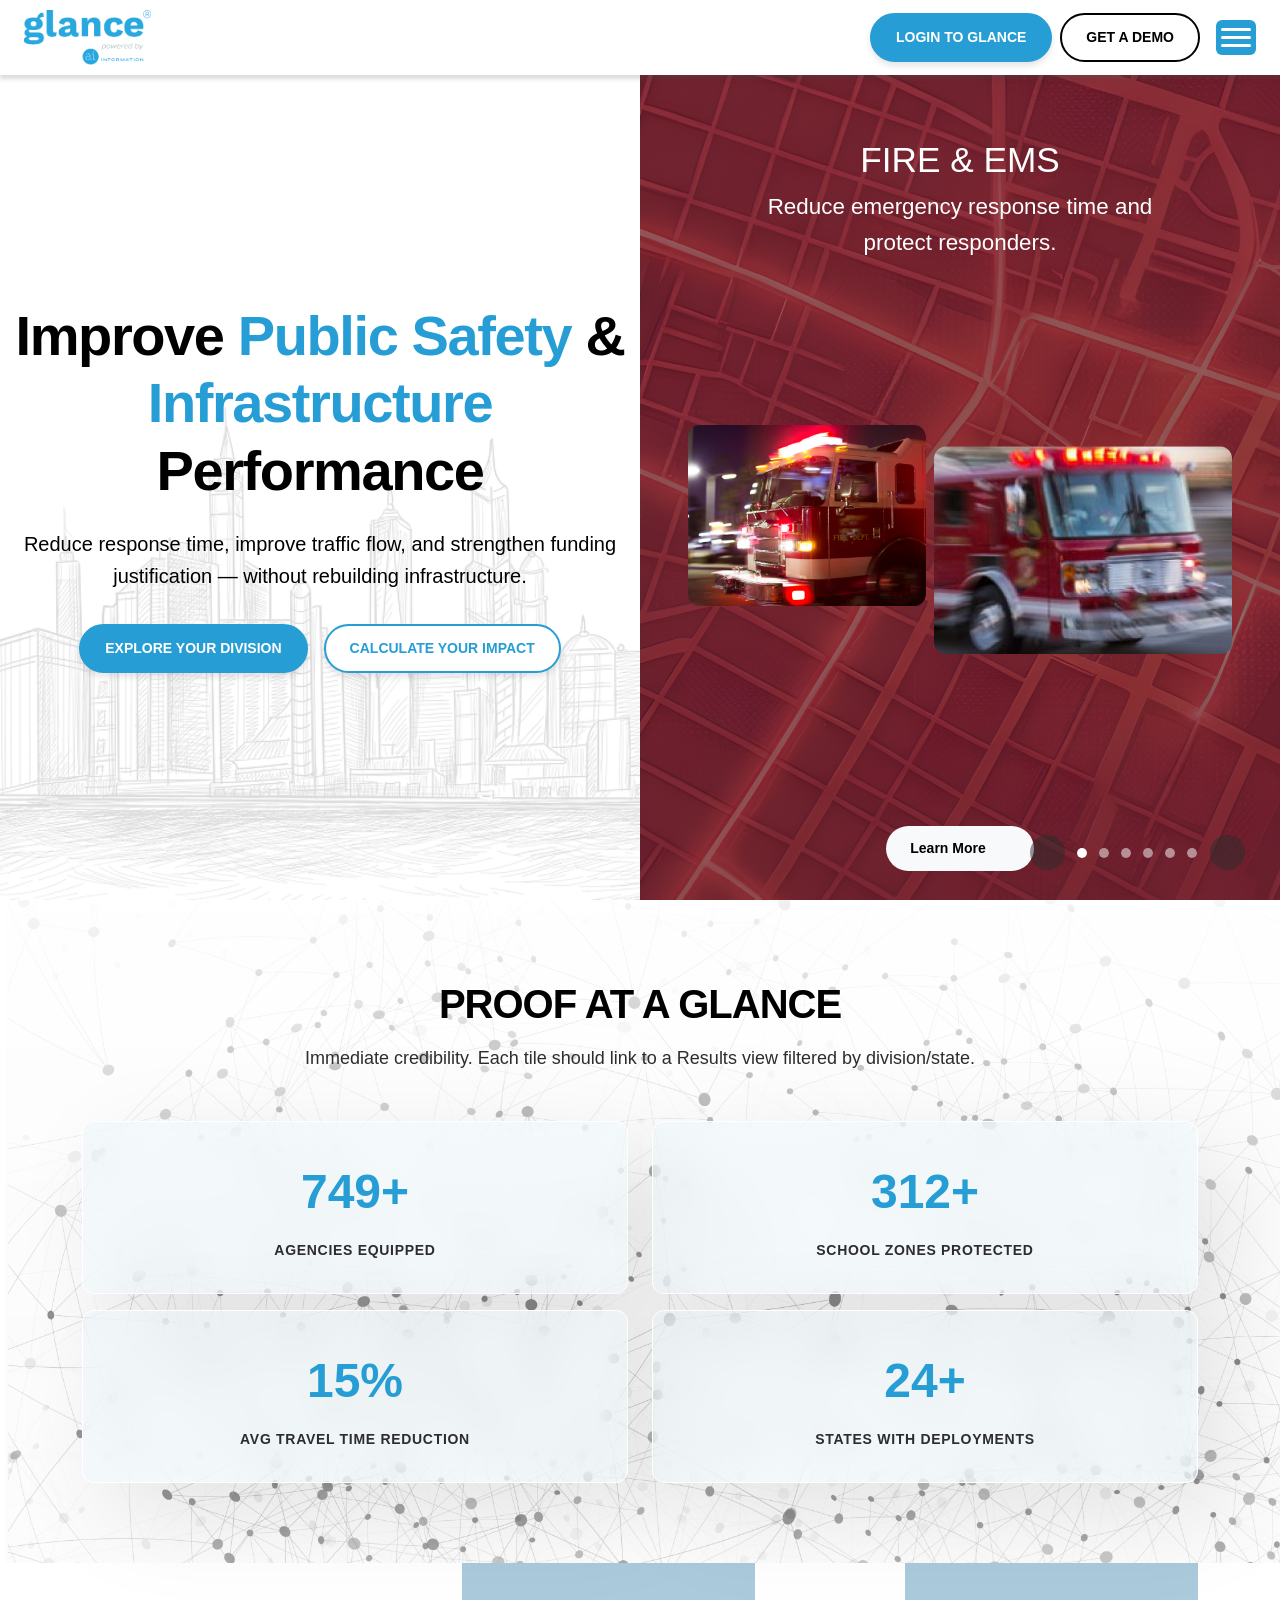
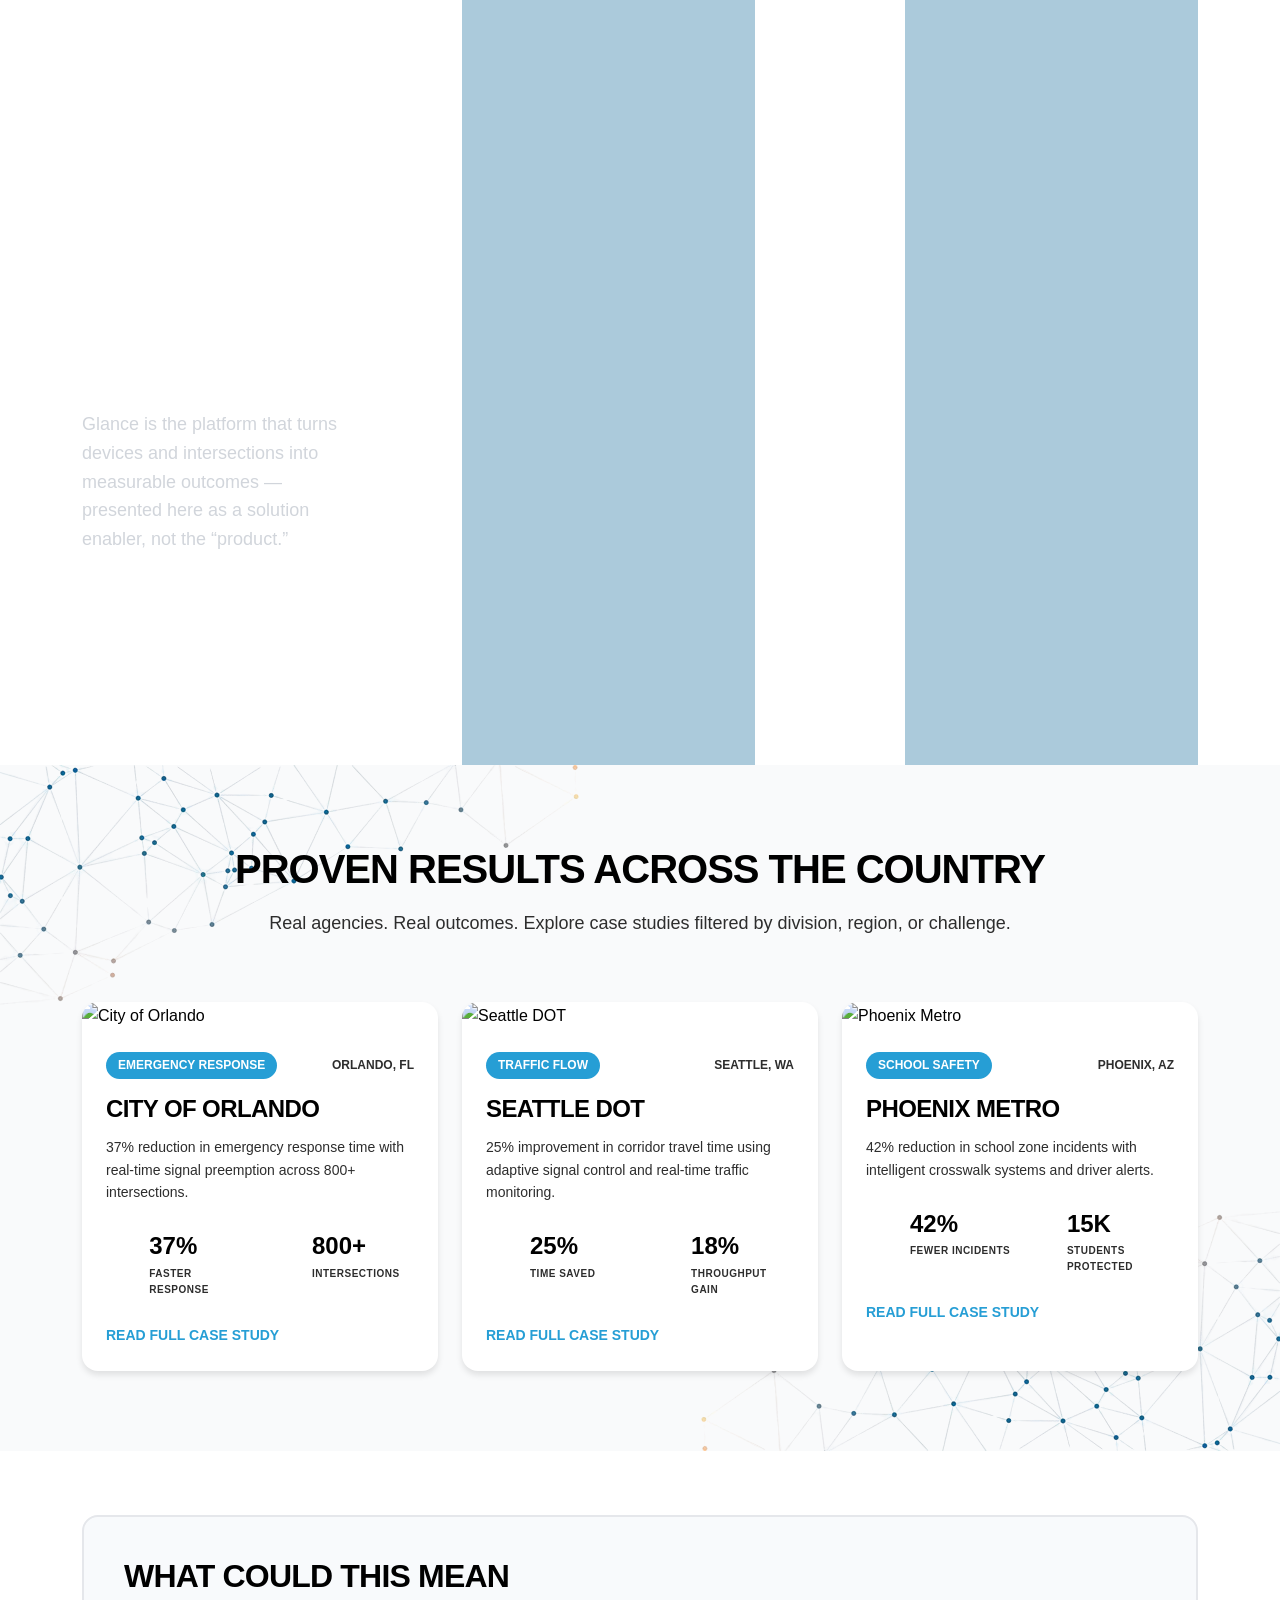
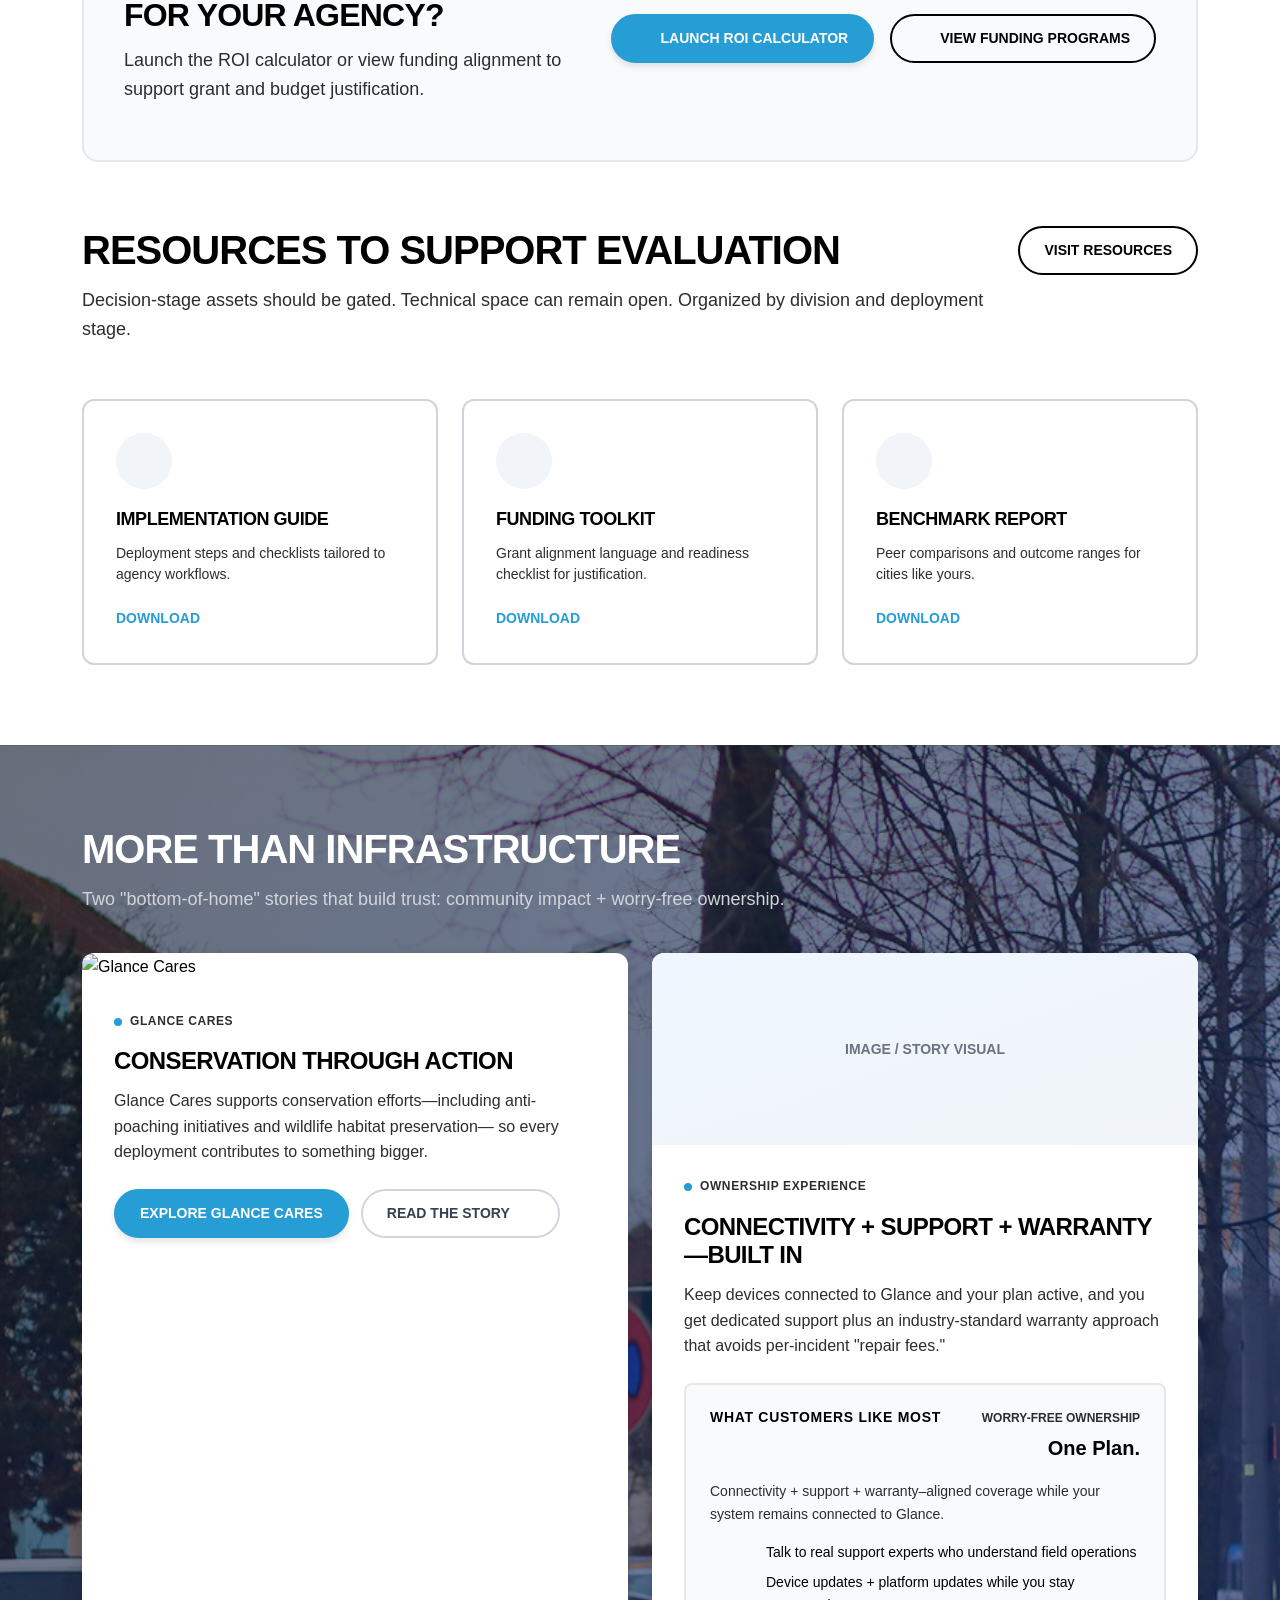
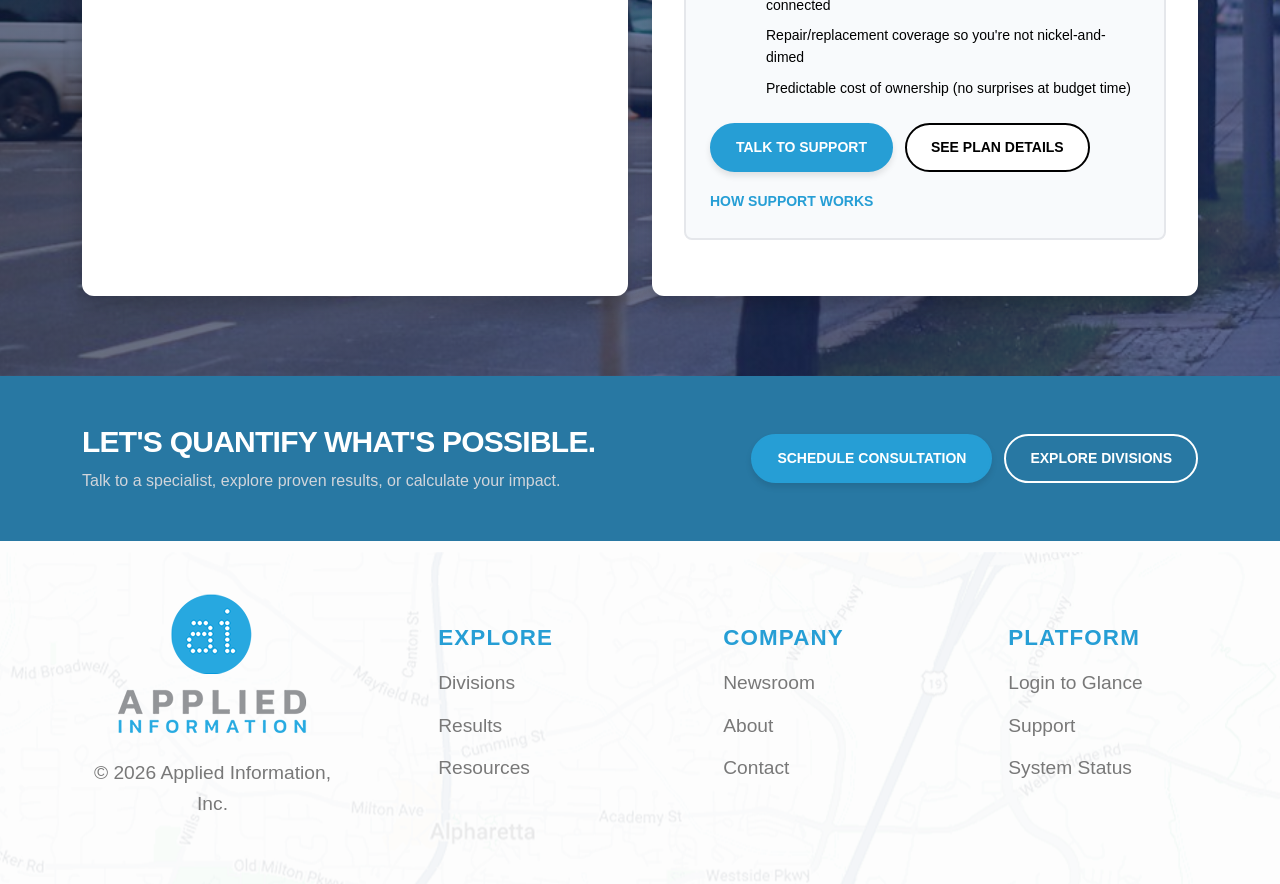
==== commit 3ecb0fd2: "hero images size issue fixed" ====
--- a/index.html
+++ b/index.html
@@ -63,8 +63,8 @@
             <div class="col-lg-6">
                 <div class="hero-static-content text-center">
                     <h1 class="hero-title">
-                        Improve Public Safety &
-                        Infrastructure Performance
+                        Improve <span class="primary-highlight">Public Safety</span> &
+                        <span class="primary-highlight"> Infrastructure</span> Performance
                     </h1>
                     <p class="hero-suptitle">
                         Reduce response time, improve traffic flow, and strengthen funding <br>
--- a/assets/css/styles.css
+++ b/assets/css/styles.css
@@ -388,6 +388,10 @@
 
 .carousel-item-img-wrapper {
     text-align: center;
+    max-height: 40dvh;
+}
+.carousel-item-img-wrapper img{
+    max-height: 100%;
 }
 
 .hero-carousel-item.fire-ems {
@@ -411,9 +415,11 @@
 .hero-carousel-item.connected-vehicles {
     background-image: url('../images/connected-vehicles-hero-bg.png');
 }
+
 .hero-carousel-item.remote-communications {
     background-image: url('../images/remote-communications-hero-bg.png');
 }
+
 .hero-carousel-item .focus-card-title,
 .hero-carousel-item .focus-card-description {
     color: var(--color-white);
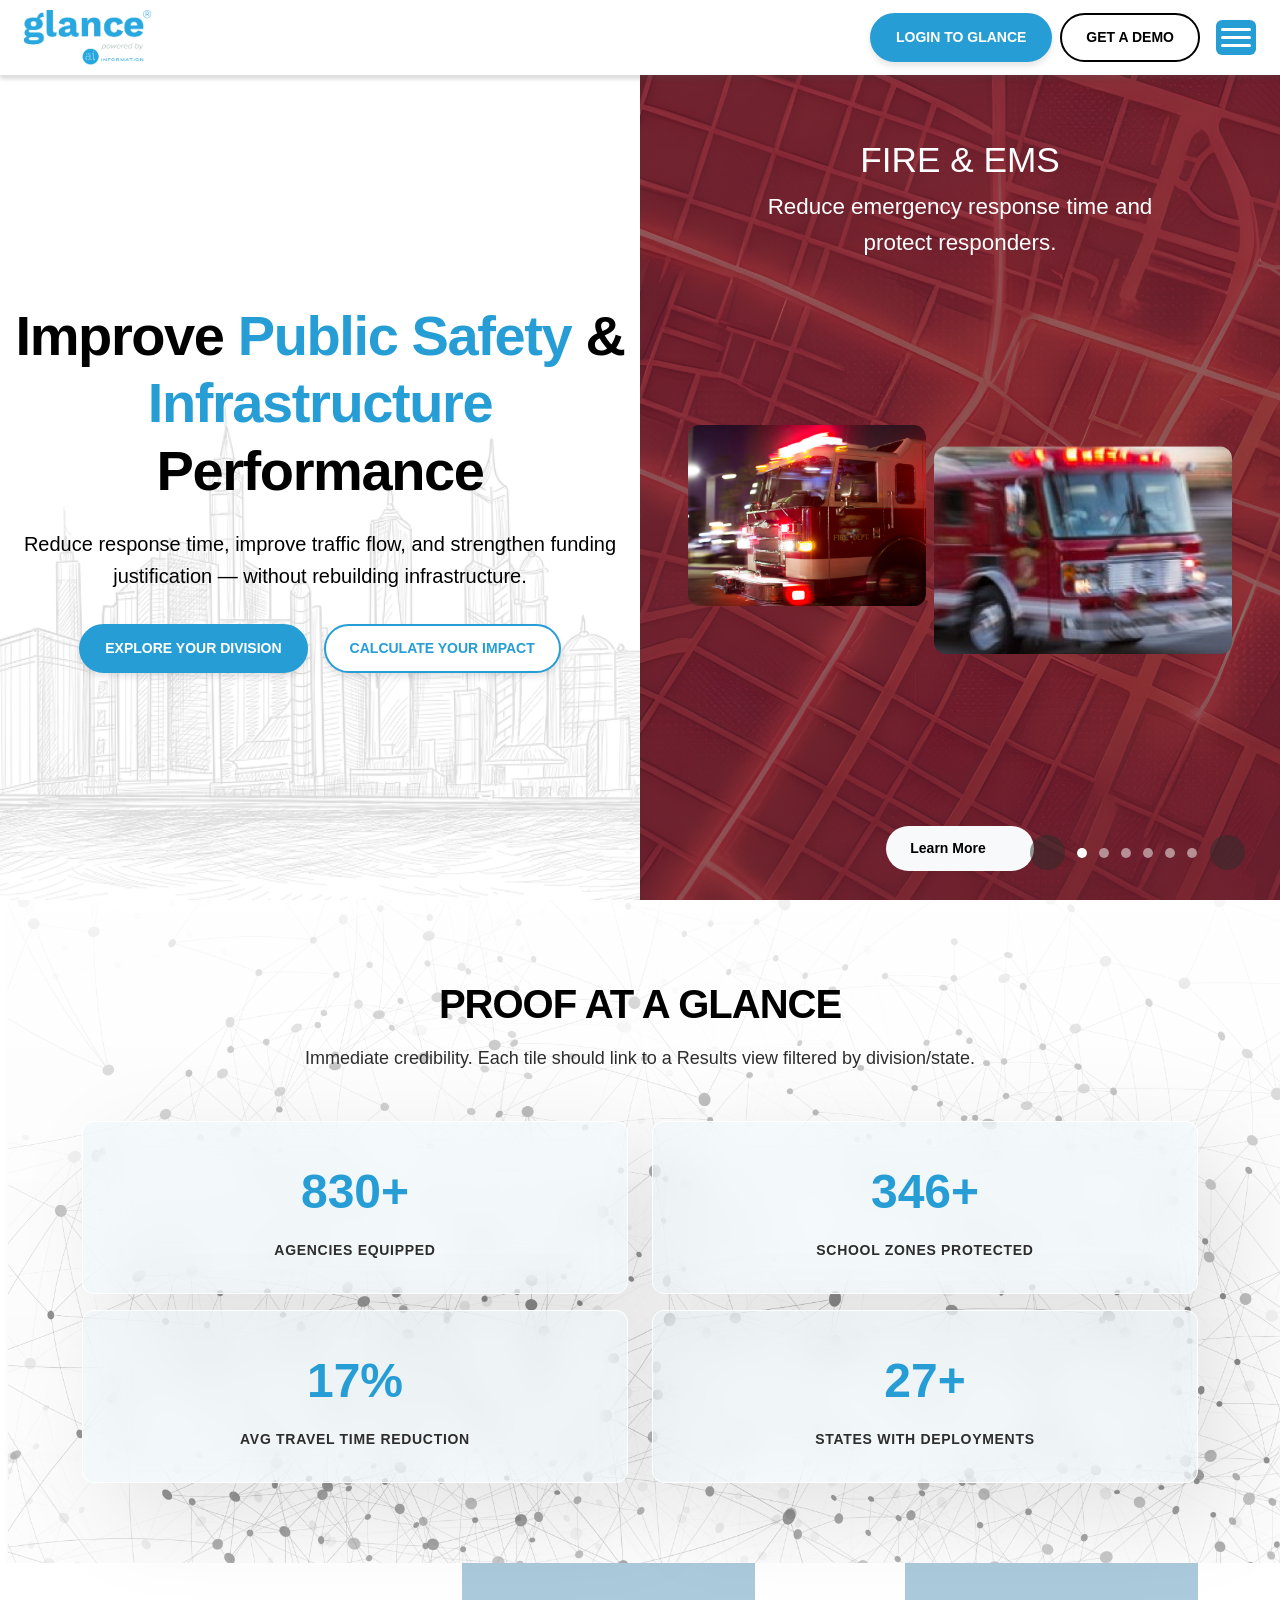
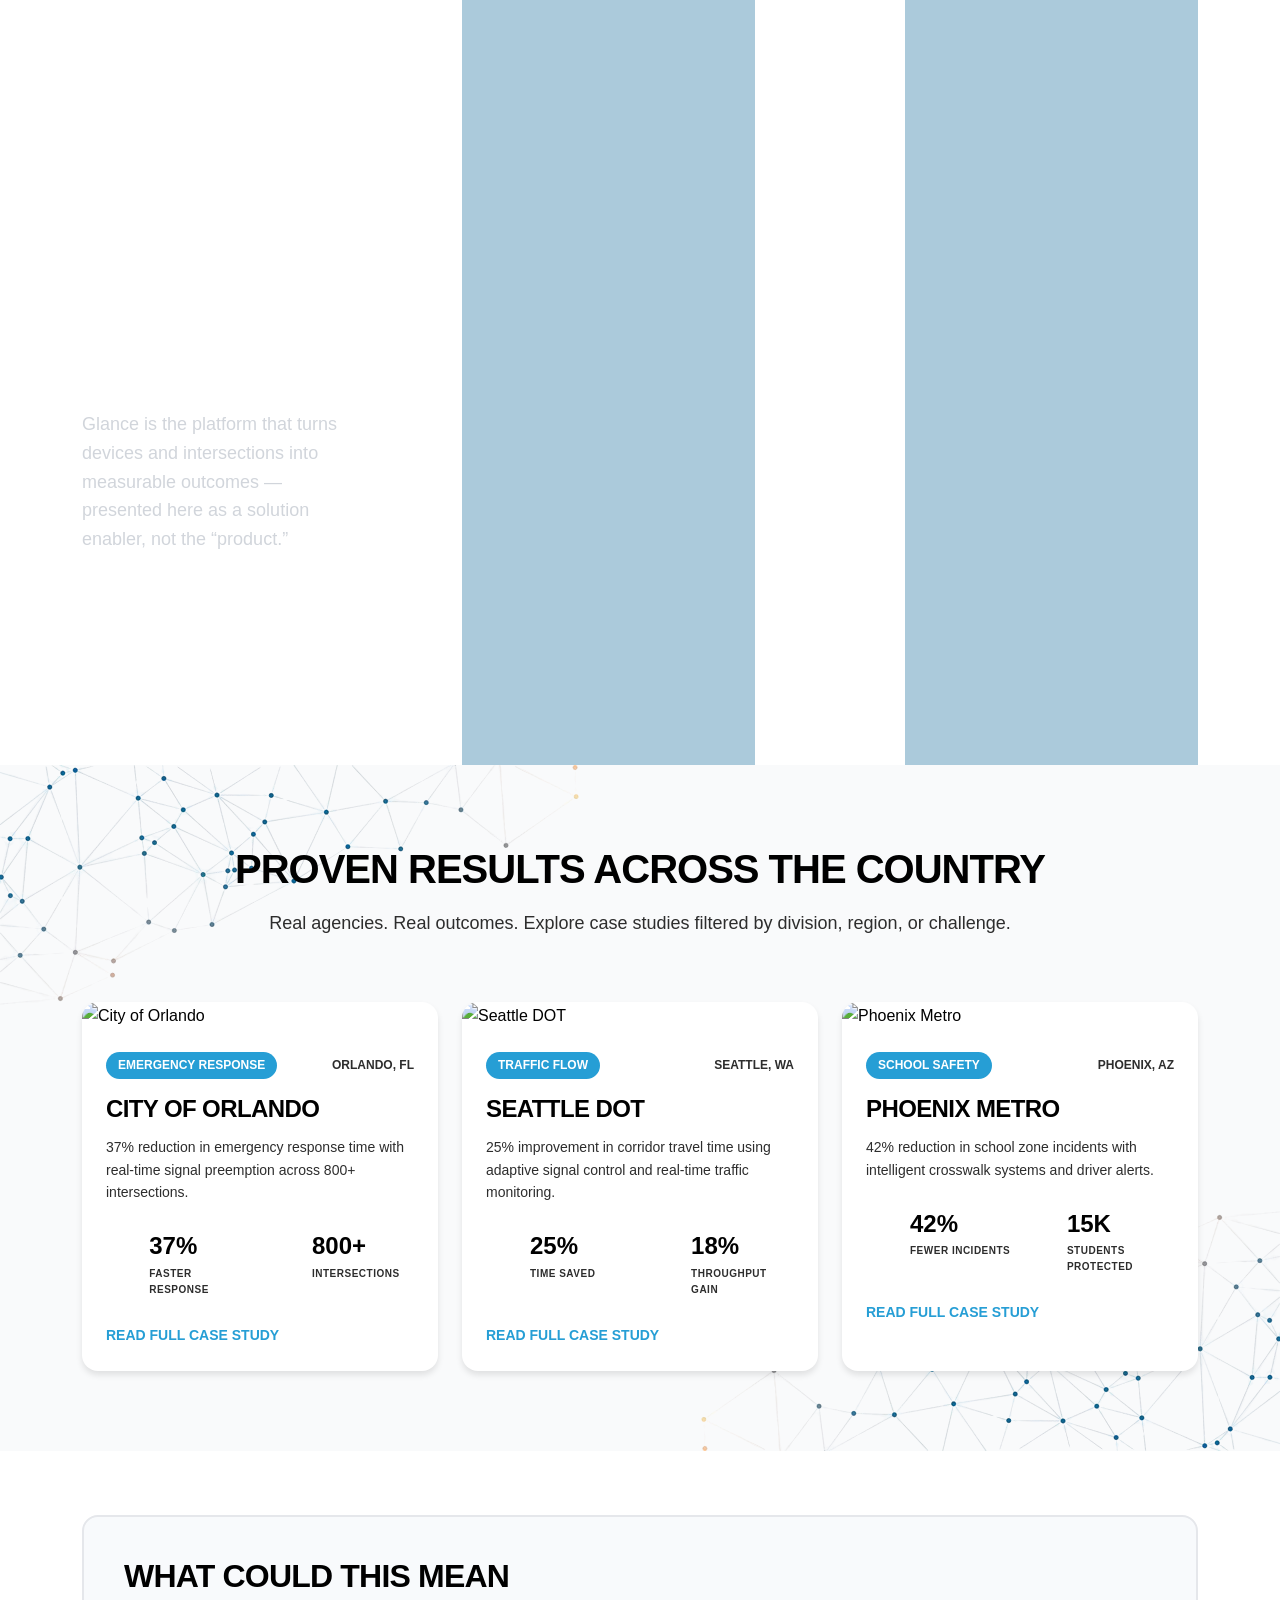
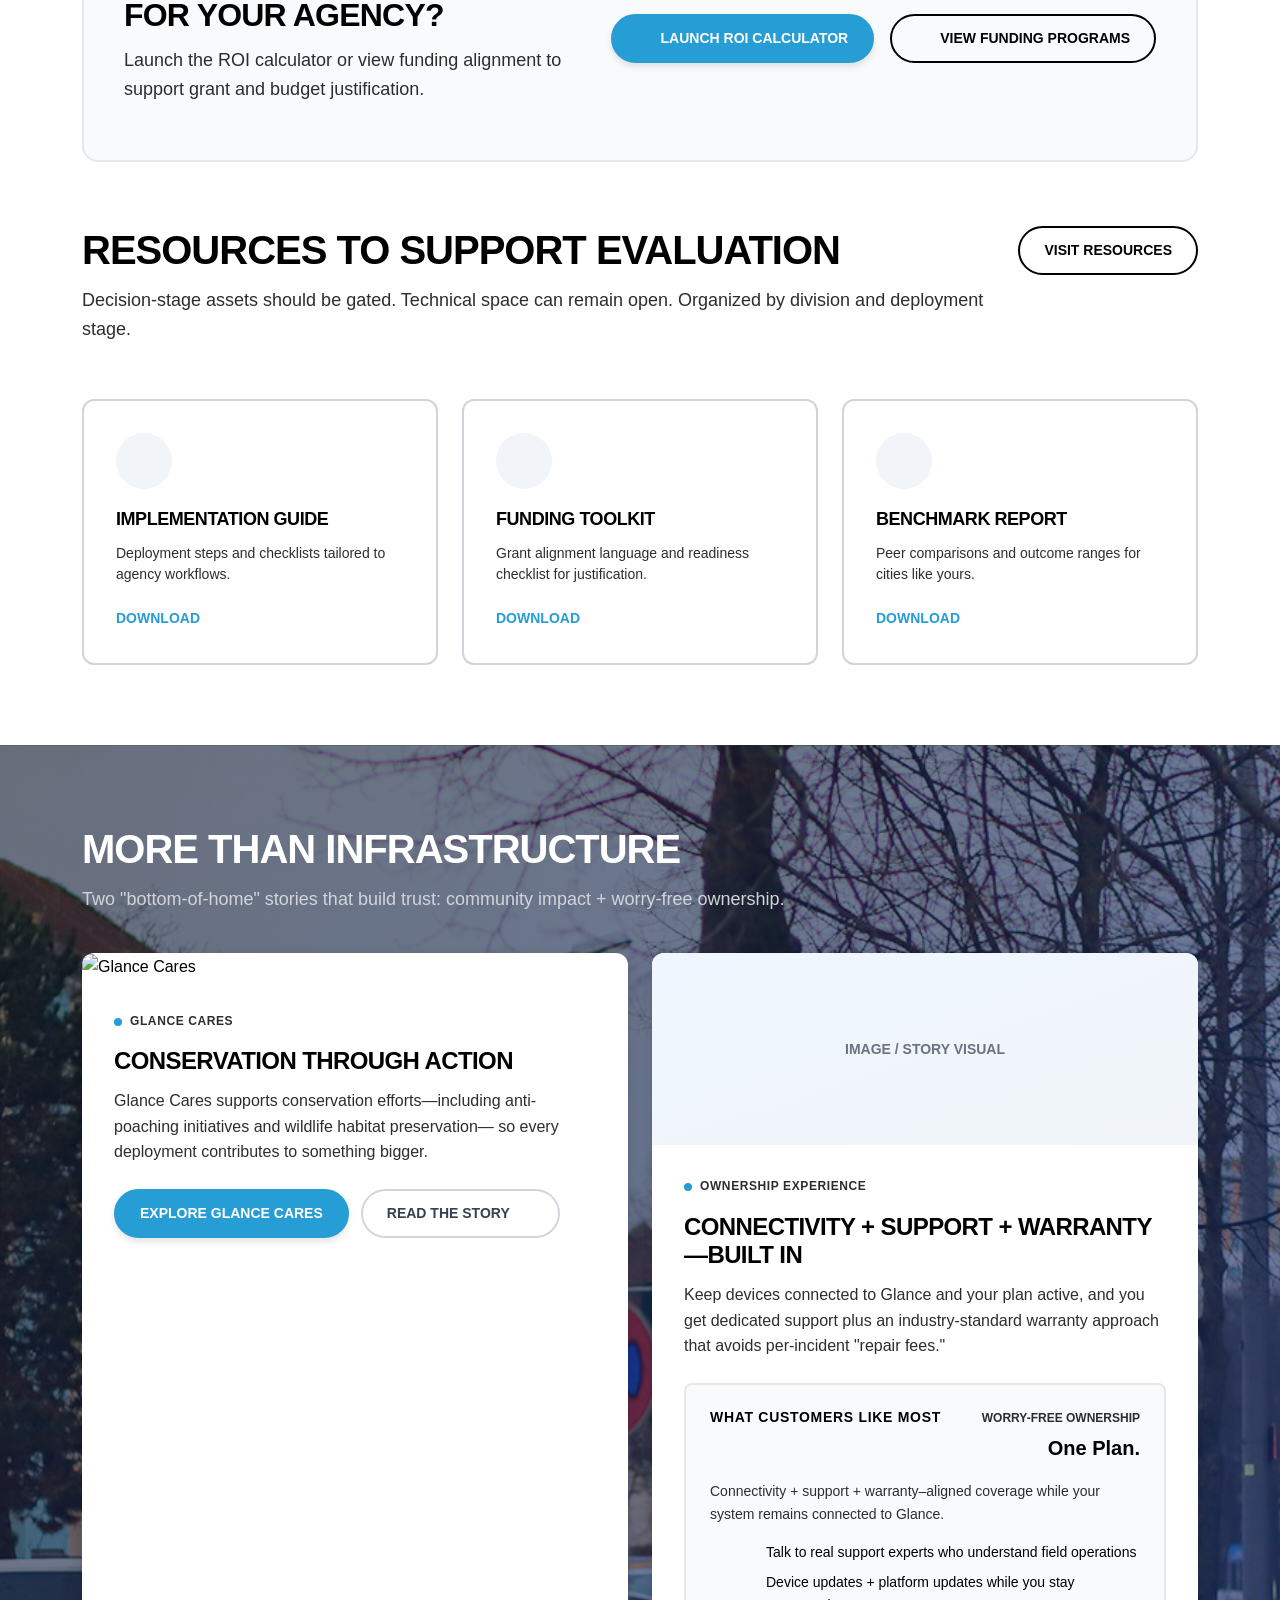
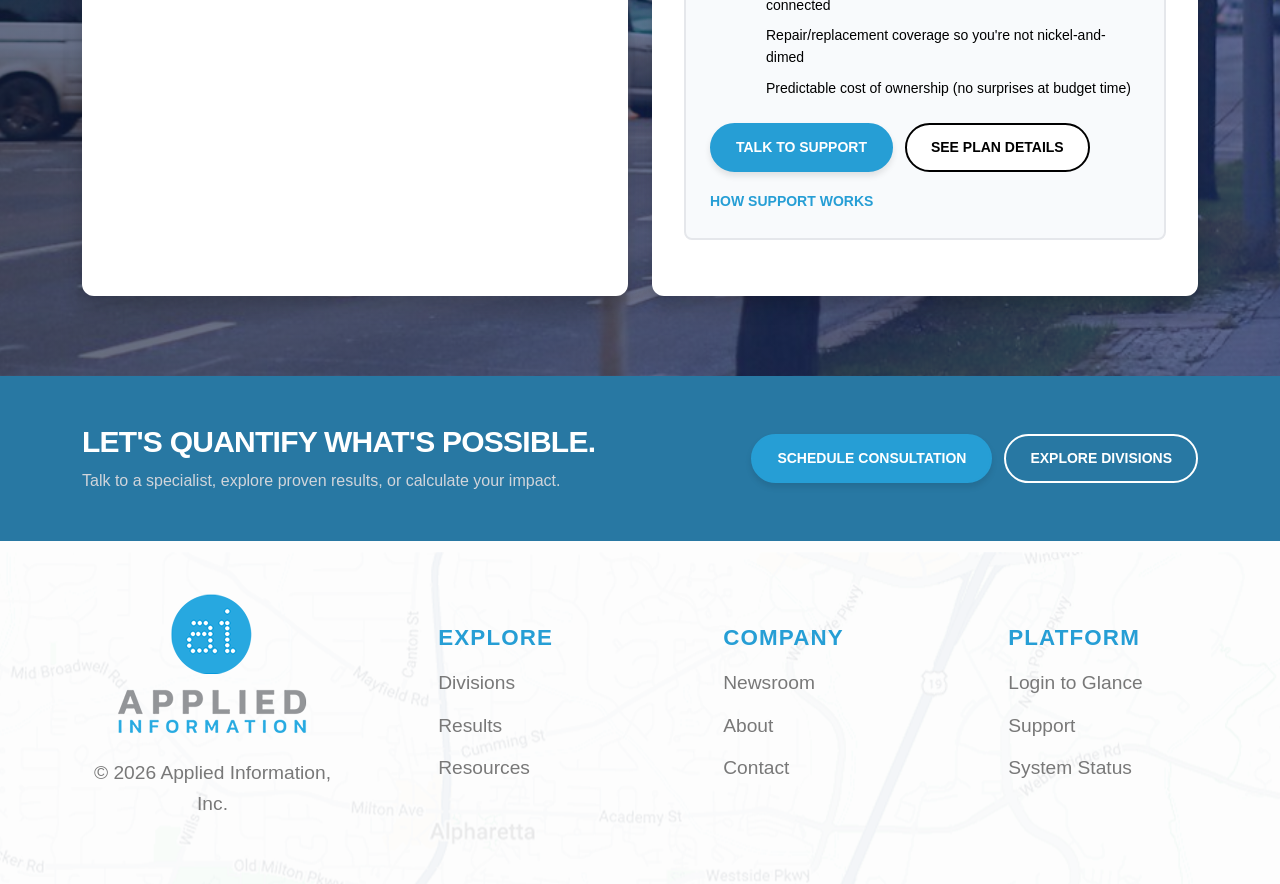
==== commit 8897c7ba: "carousel autoplay added" ====
--- a/index.html
+++ b/index.html
@@ -78,7 +78,7 @@
             </div>
 
             <div class="col-lg-6">
-                <div id="carouselExampleIndicators" class="carousel slide hero-carousel-wrapper">
+                <div id="carouselExampleIndicators" class="carousel slide hero-carousel-wrapper" data-bs-ride="carousel" data-bs-interval="7000">
                     <div class="carousel-indicators">
                         <button type="button" data-bs-target="#carouselExampleIndicators" data-bs-slide-to="0"
                             class="active" aria-current="true" aria-label="Slide 1"></button>
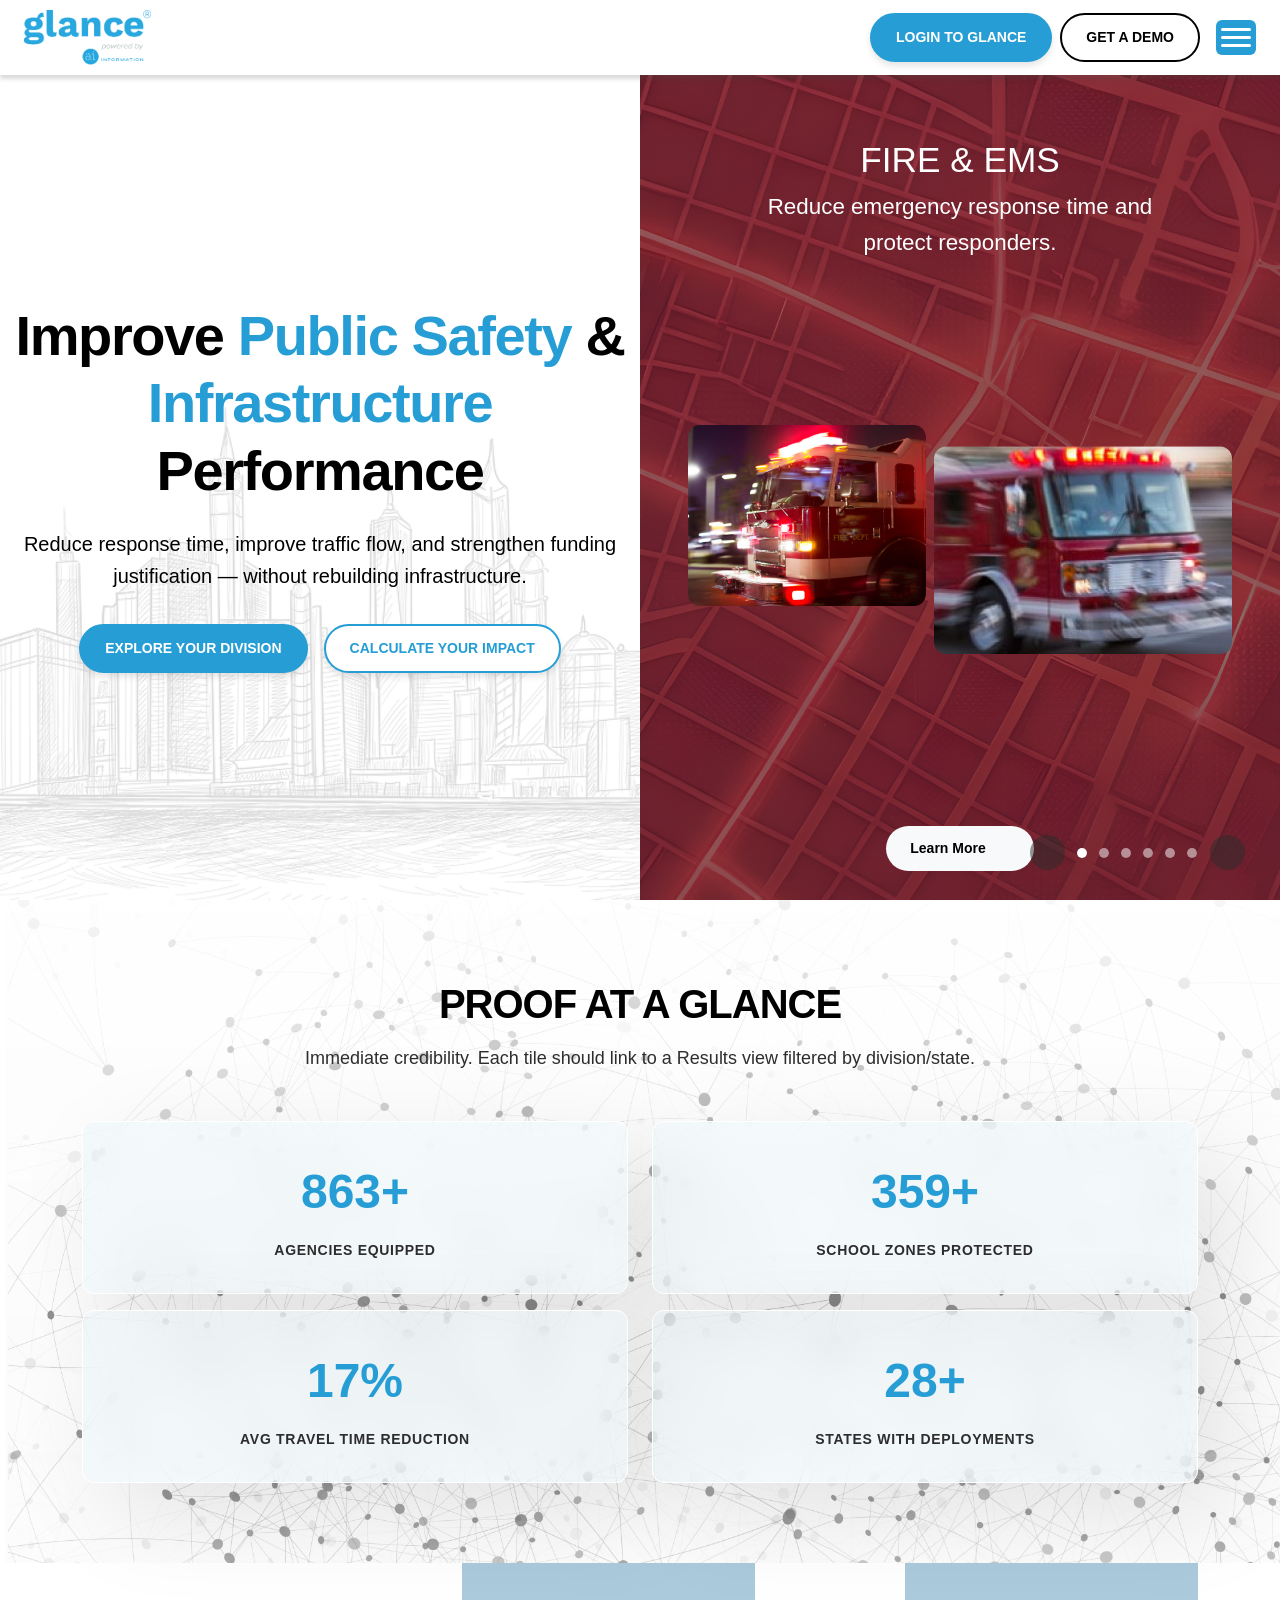
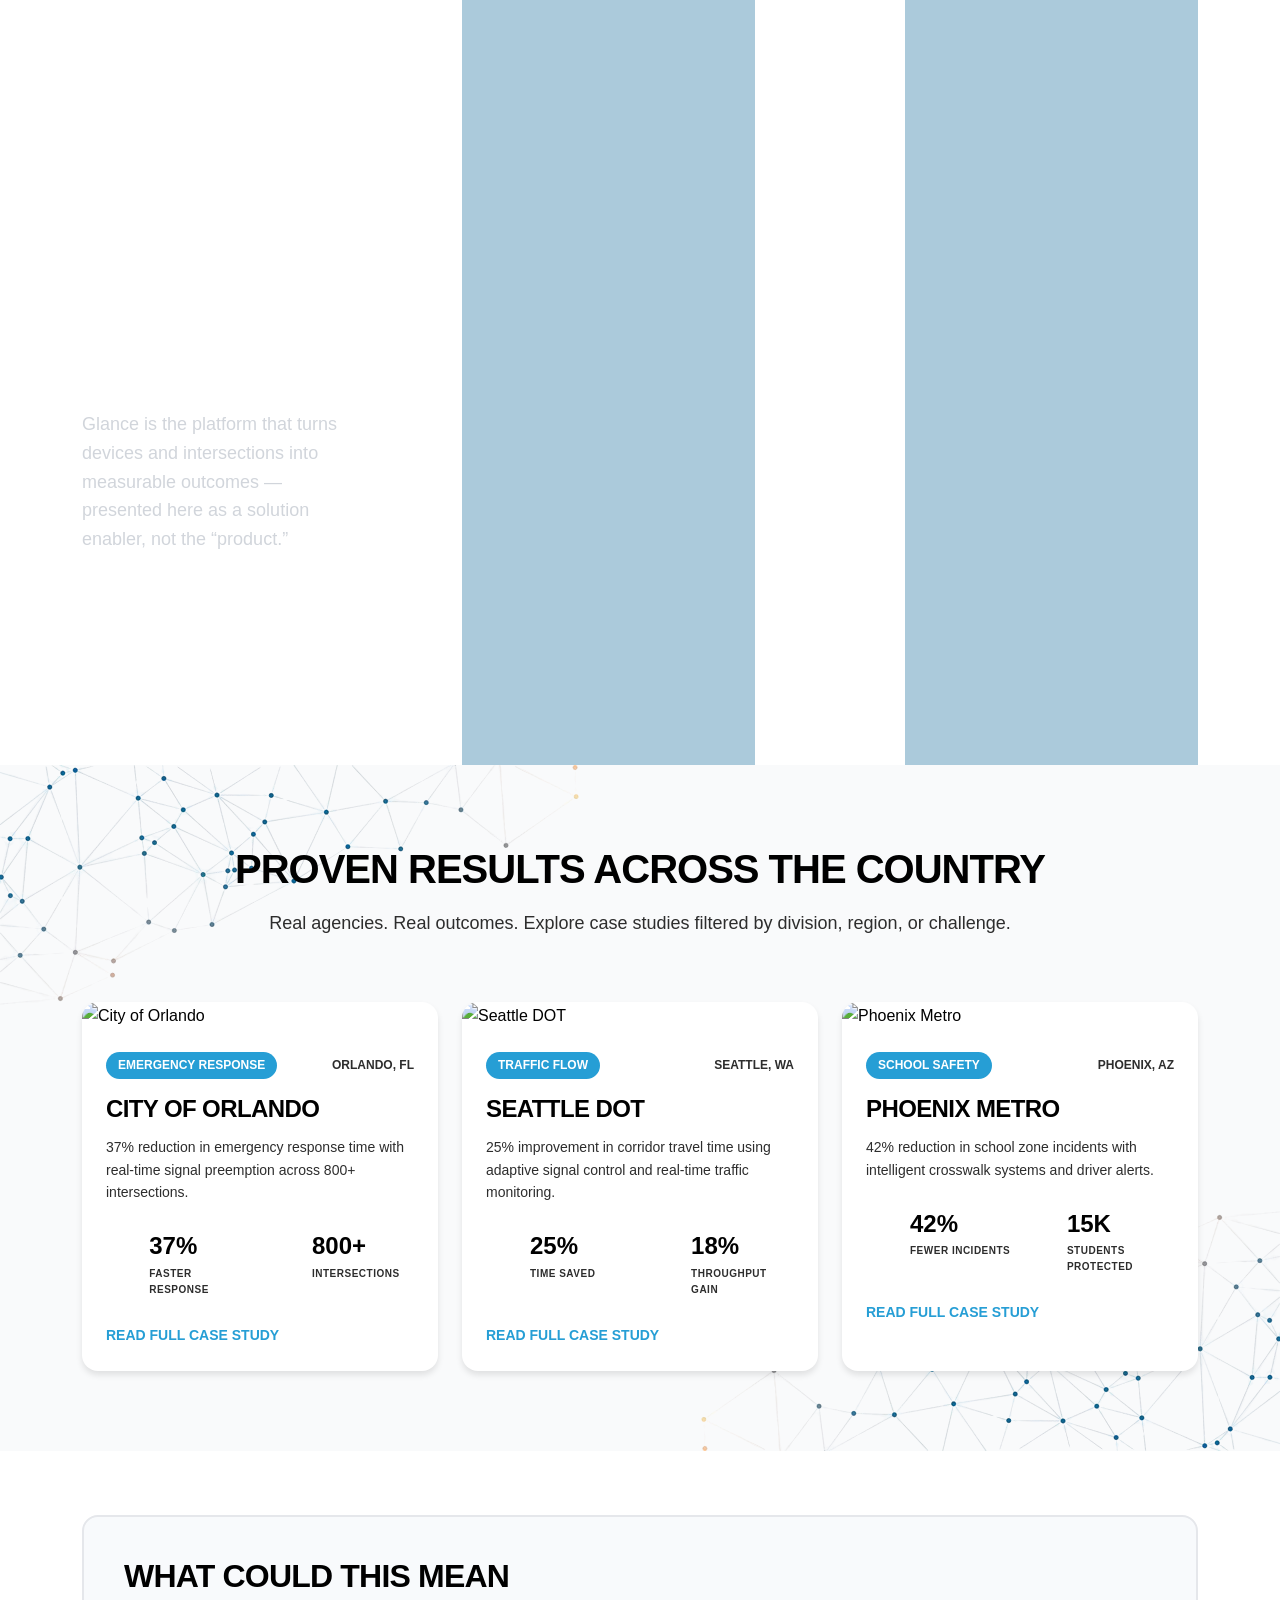
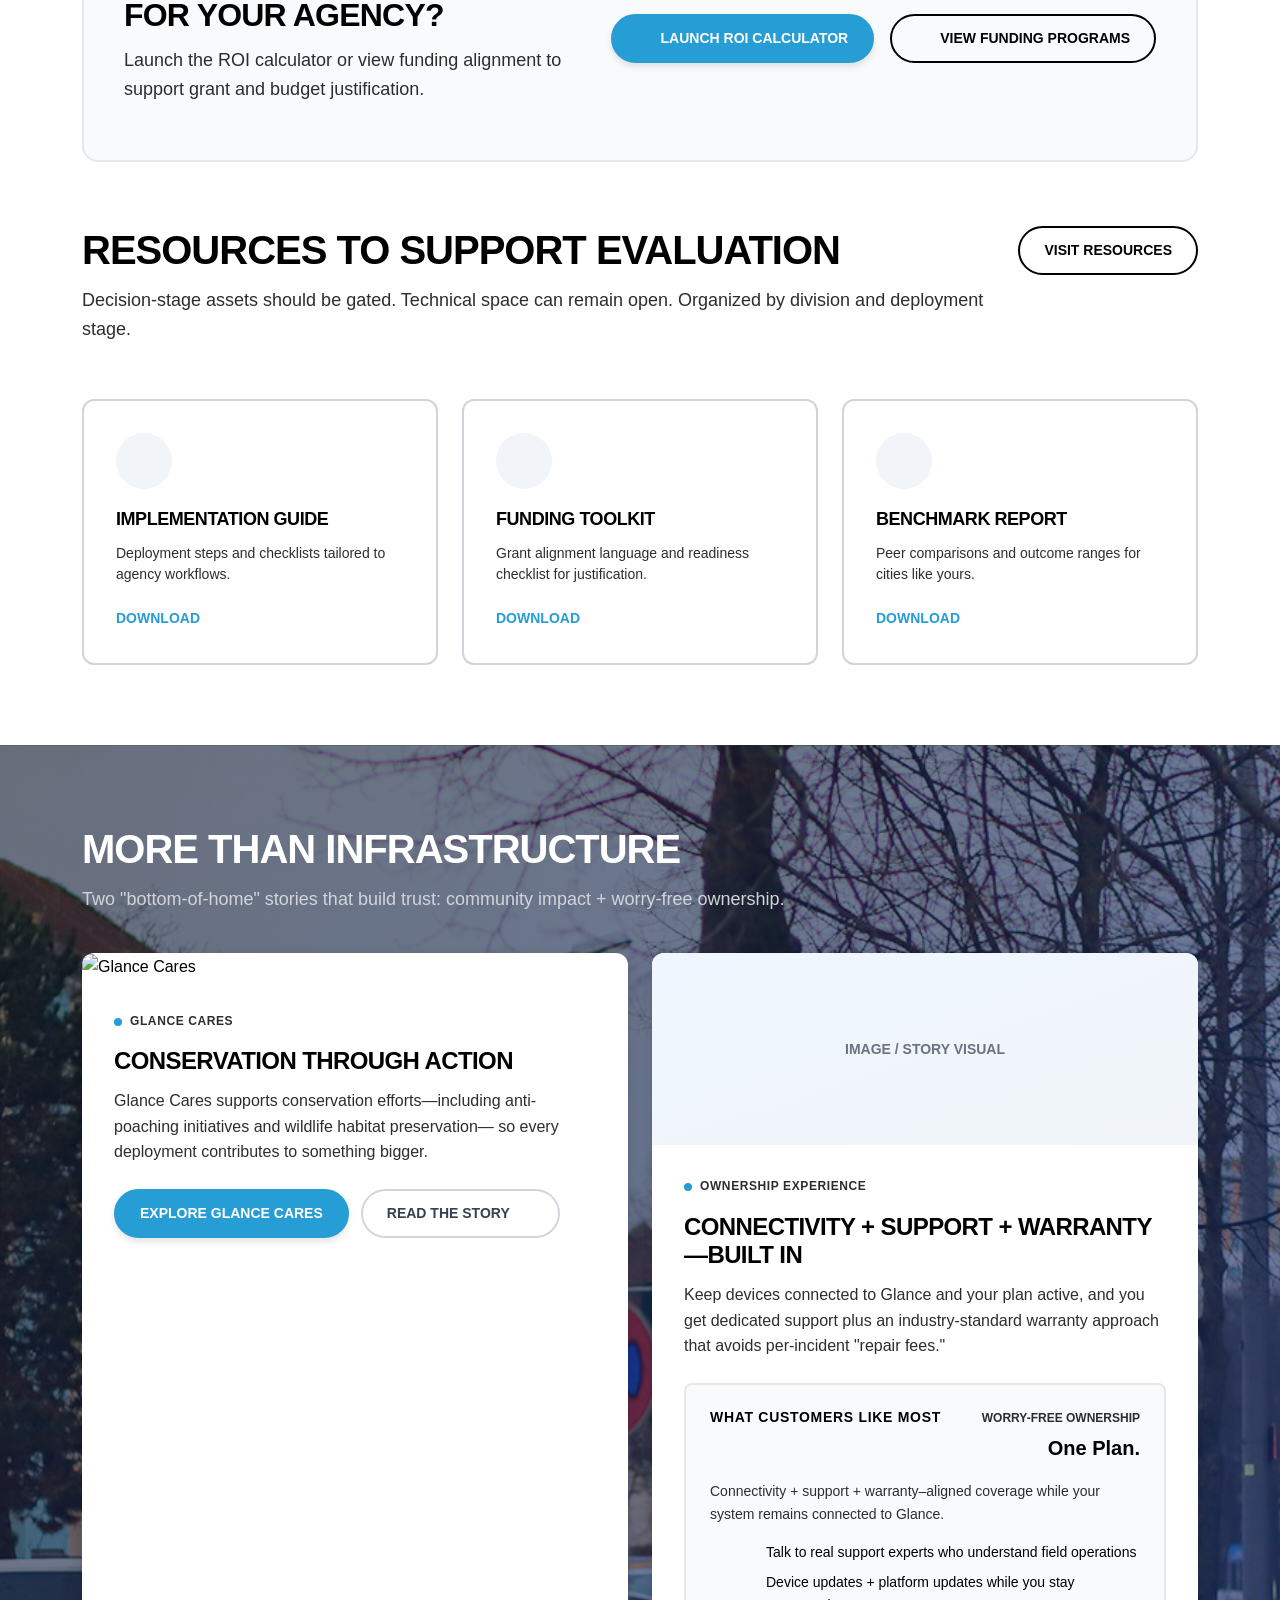
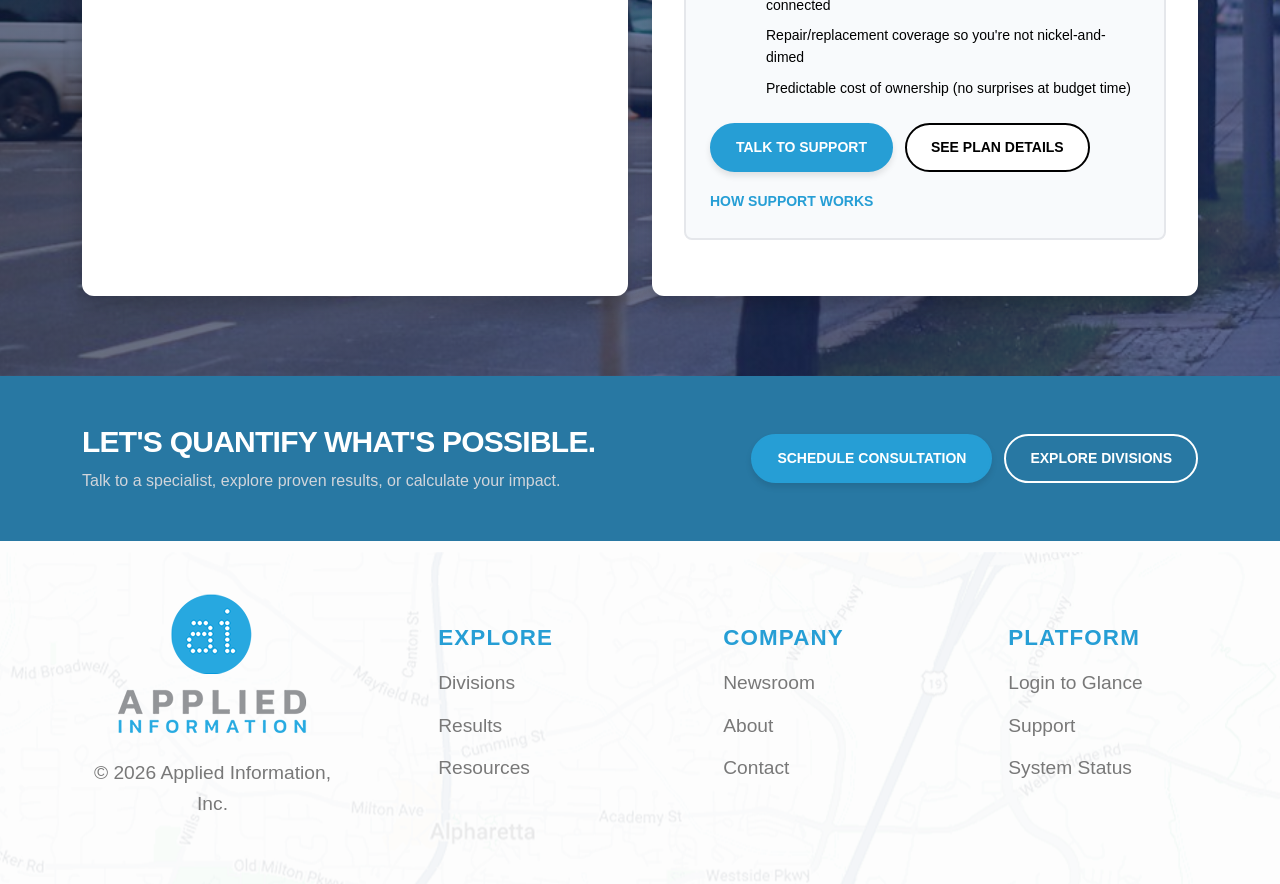
==== commit fae8bb2c: "carousel autoplay added" ====
--- a/index.html
+++ b/index.html
@@ -78,7 +78,7 @@
             </div>
 
             <div class="col-lg-6">
-                <div id="carouselExampleIndicators" class="carousel slide hero-carousel-wrapper" data-bs-ride="carousel" data-bs-interval="7000">
+                <div id="carouselExampleIndicators" class="carousel slide hero-carousel-wrapper" data-bs-ride="carousel" data-bs-interval="5000">
                     <div class="carousel-indicators">
                         <button type="button" data-bs-target="#carouselExampleIndicators" data-bs-slide-to="0"
                             class="active" aria-current="true" aria-label="Slide 1"></button>
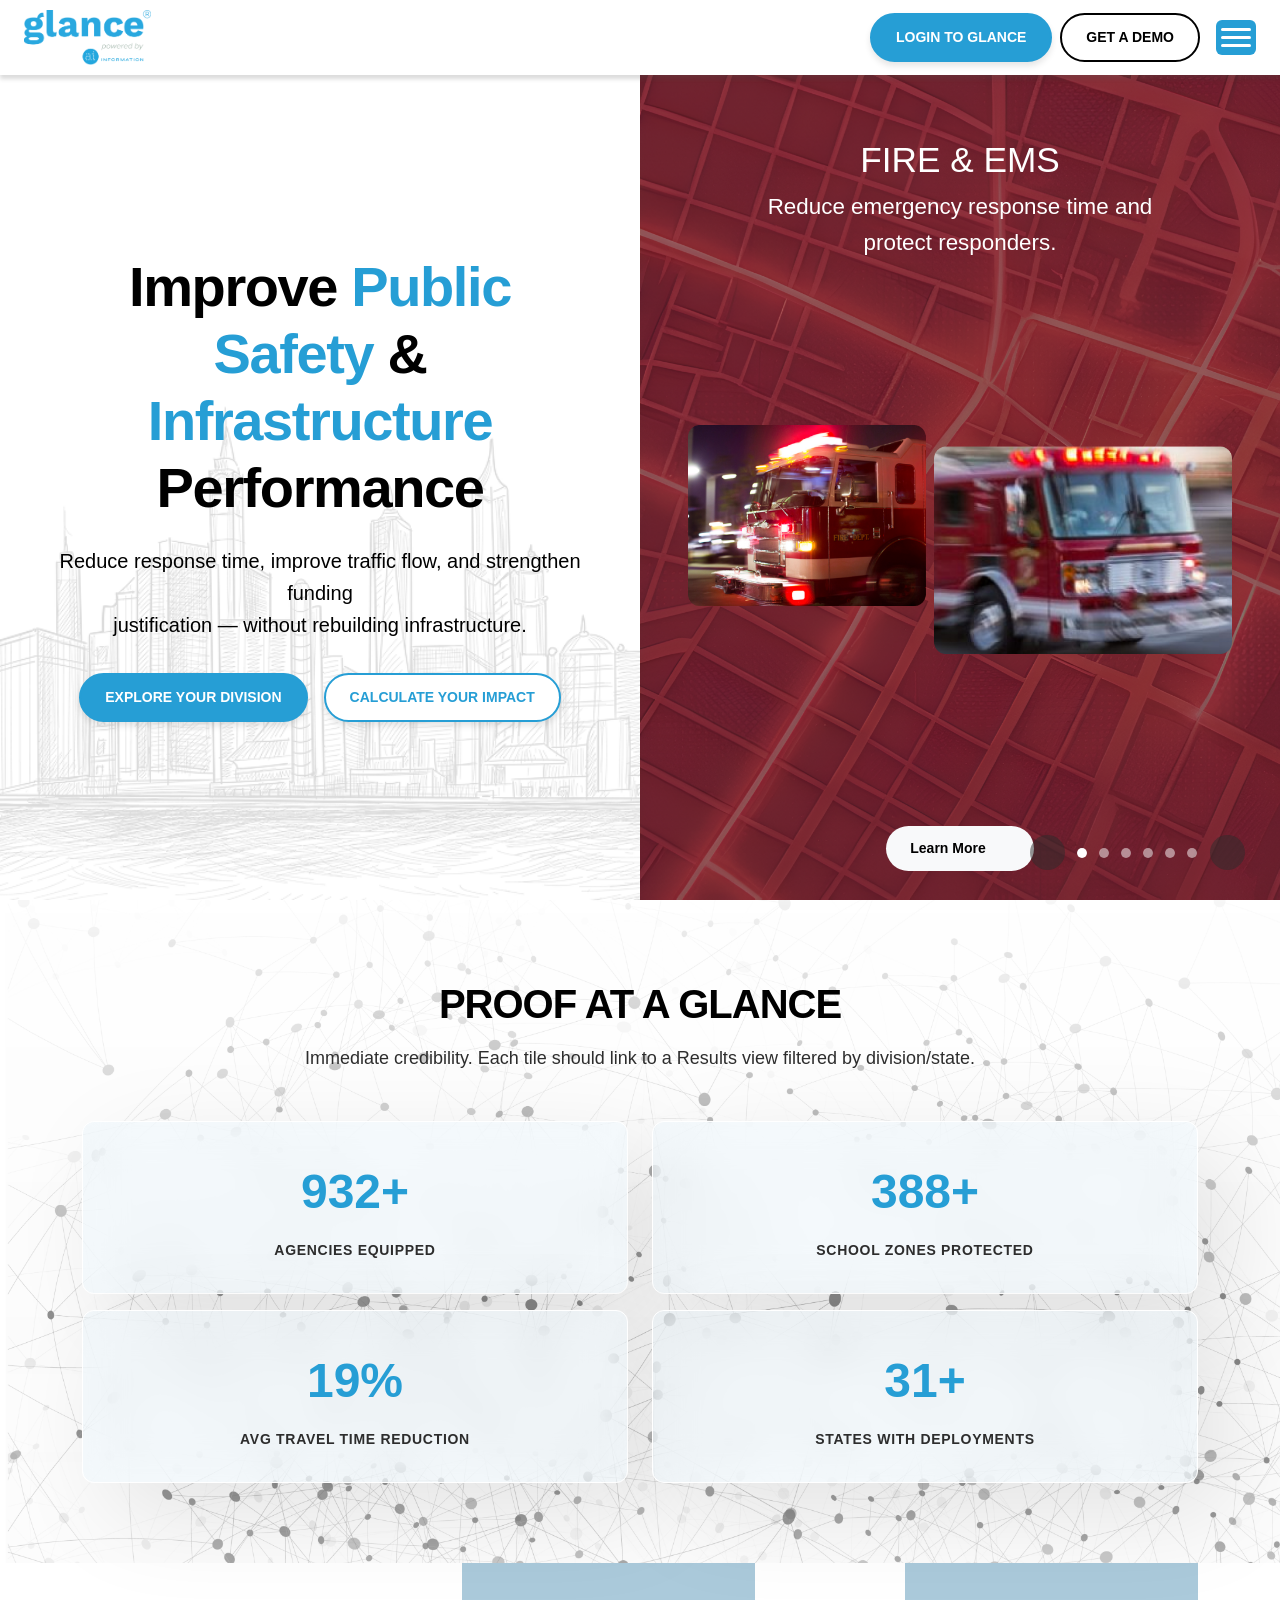
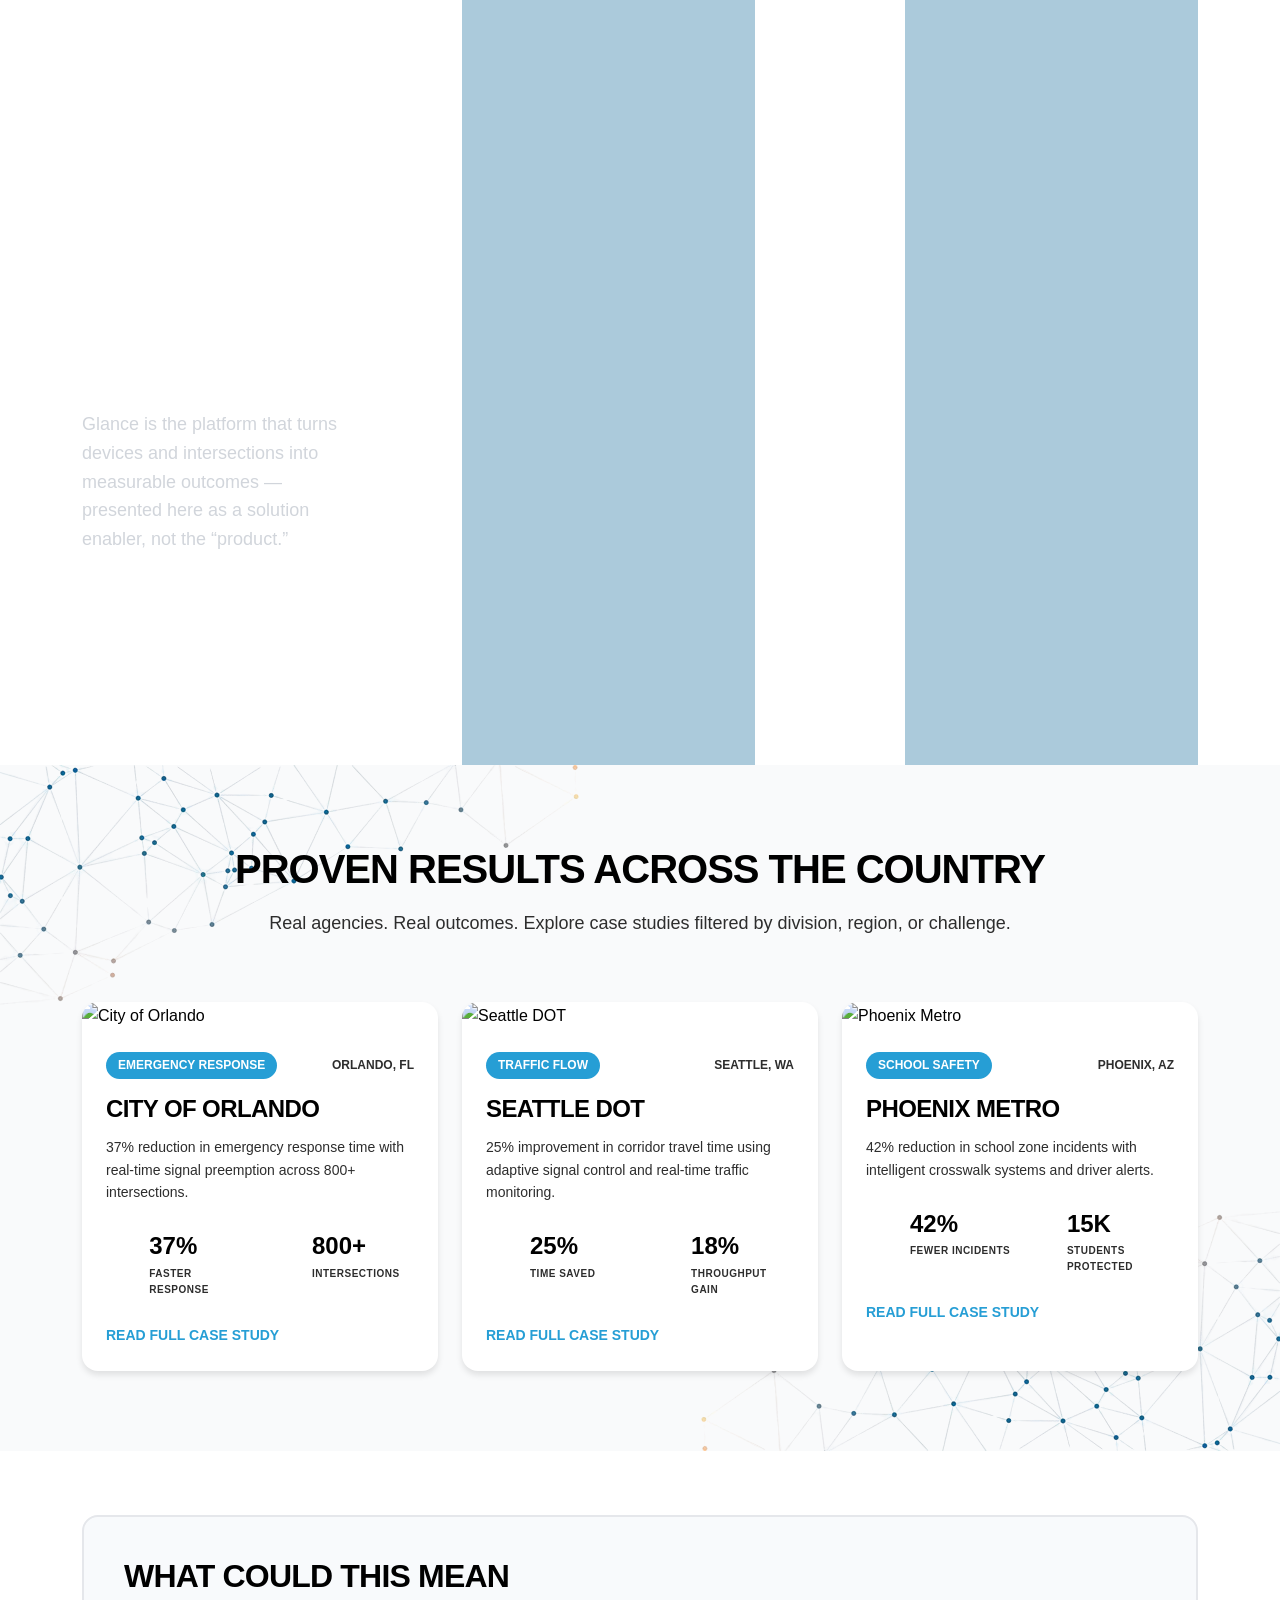
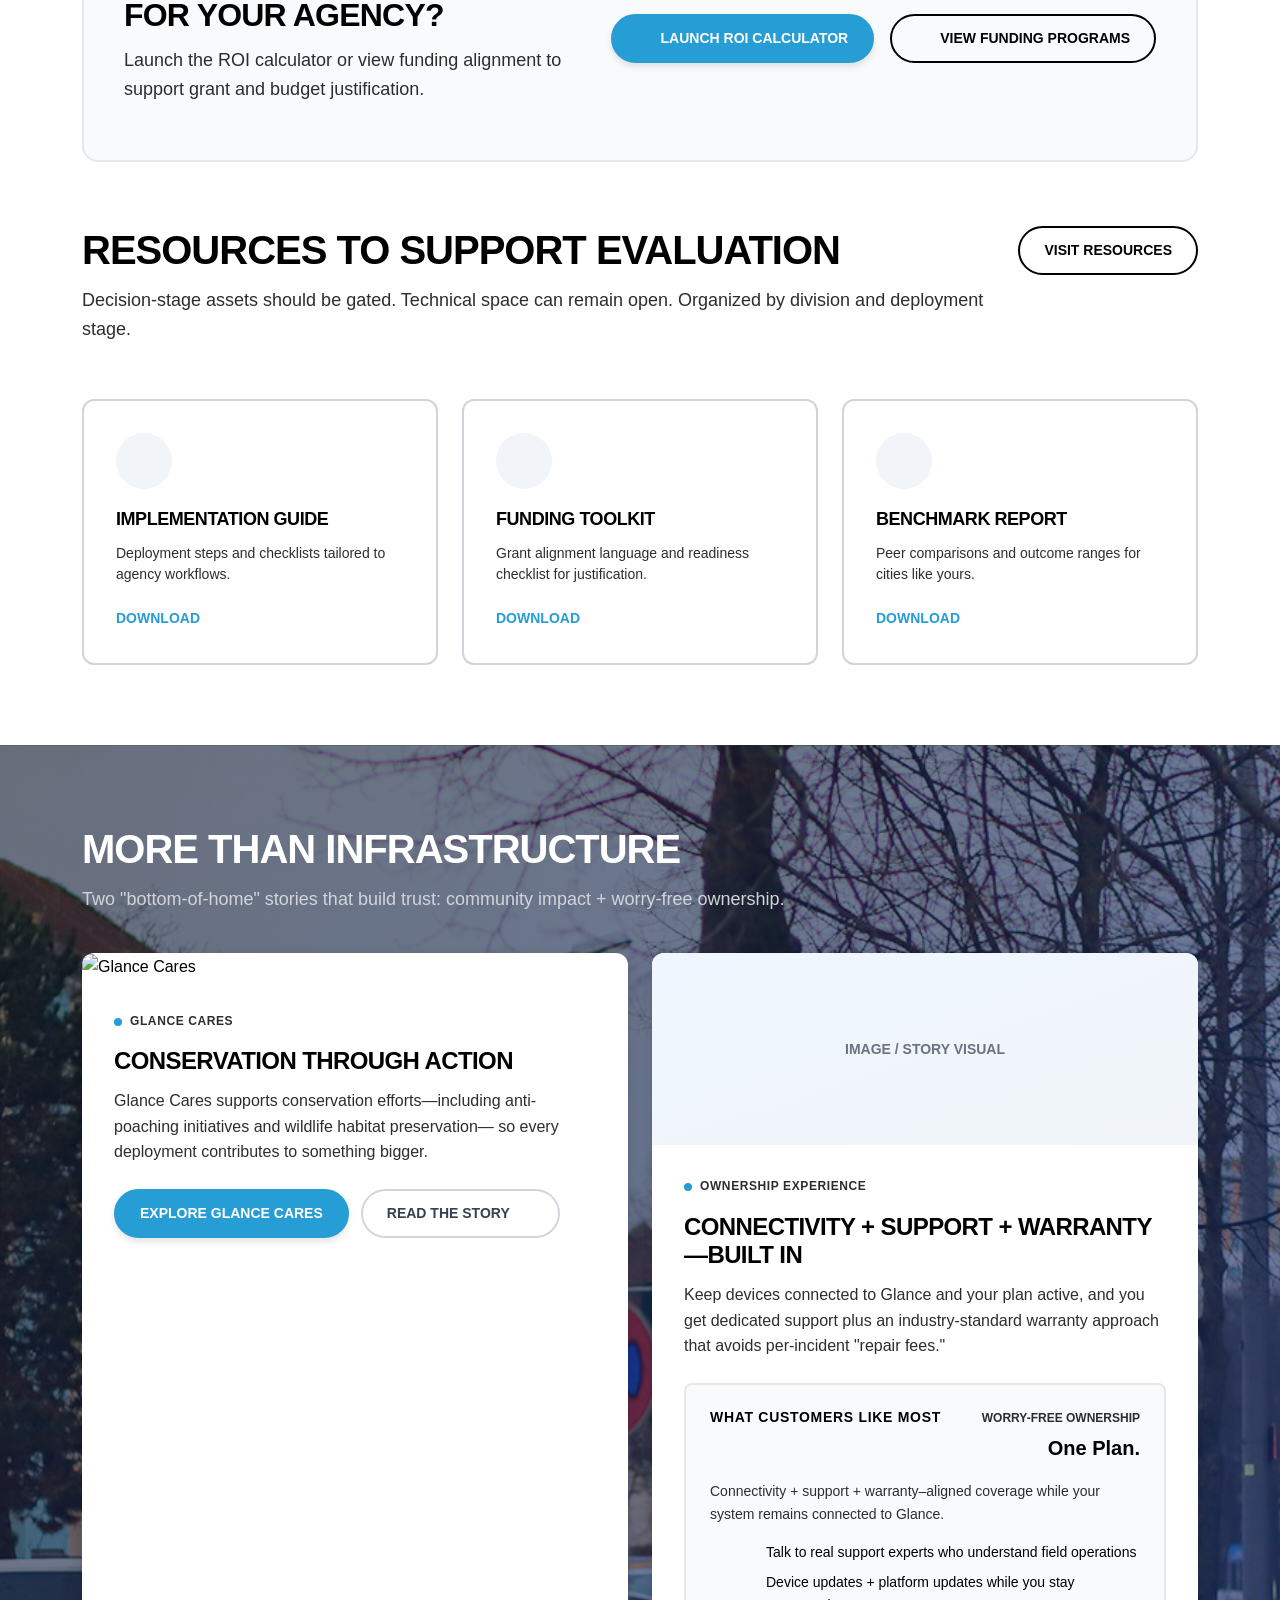
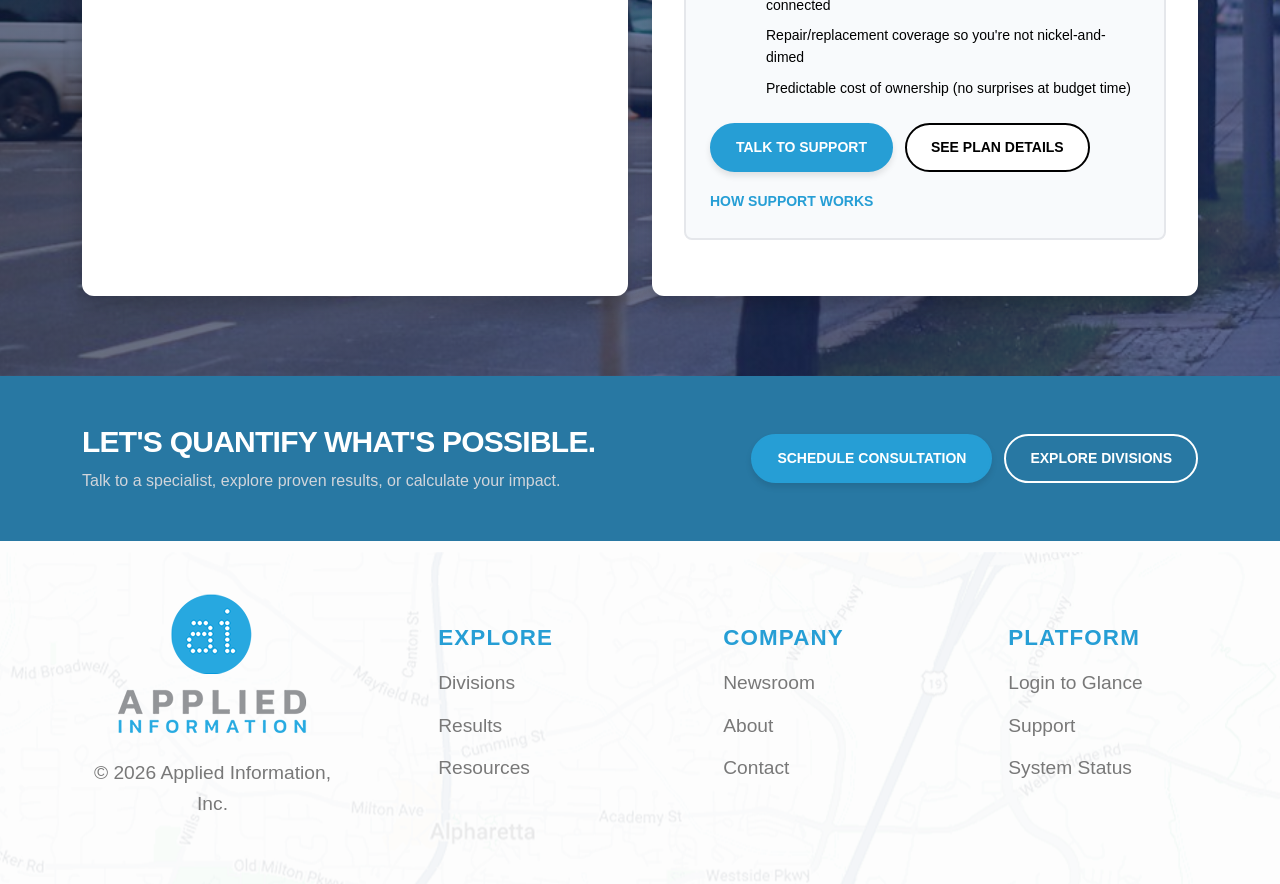
==== commit 34d049c1: "responsive related ui fixes" ====
--- a/index.html
+++ b/index.html
@@ -60,7 +60,7 @@
     <!-- Hero Section -->
     <section class="hero">
         <div class="row gx-0 hero-row">
-            <div class="col-lg-6">
+            <div class="col-xl-6">
                 <div class="hero-static-content text-center">
                     <h1 class="hero-title">
                         Improve <span class="primary-highlight">Public Safety</span> &
@@ -77,7 +77,7 @@
                 </div>
             </div>
 
-            <div class="col-lg-6">
+            <div class="col-xl-6">
                 <div id="carouselExampleIndicators" class="carousel slide hero-carousel-wrapper" data-bs-ride="carousel" data-bs-interval="5000">
                     <div class="carousel-indicators">
                         <button type="button" data-bs-target="#carouselExampleIndicators" data-bs-slide-to="0"
--- a/assets/css/styles.css
+++ b/assets/css/styles.css
@@ -339,6 +339,7 @@
     align-items: center;
     justify-content: center;
     flex-direction: column;
+    padding: 3rem;
 }
 
 .hero-content {
@@ -390,7 +391,8 @@
     text-align: center;
     max-height: 40dvh;
 }
-.carousel-item-img-wrapper img{
+
+.carousel-item-img-wrapper img {
     max-height: 100%;
 }
 
@@ -1369,6 +1371,20 @@
 }
 
 @media (max-width: 1199px) {
+    .hero {
+        height: unset;
+    }
+
+    .hero-static-content,
+    .hero-carousel-wrapper {
+        min-height: calc(100dvh - 75px);
+    }
+
+    .hero-carousel-item.school-zone {
+        background-image: url('../images/school-zone-hero-bg.png');
+        background-position: center center;
+    }
+
     .focus-area .sticky-wrapper {
         position: static;
         padding: 0;
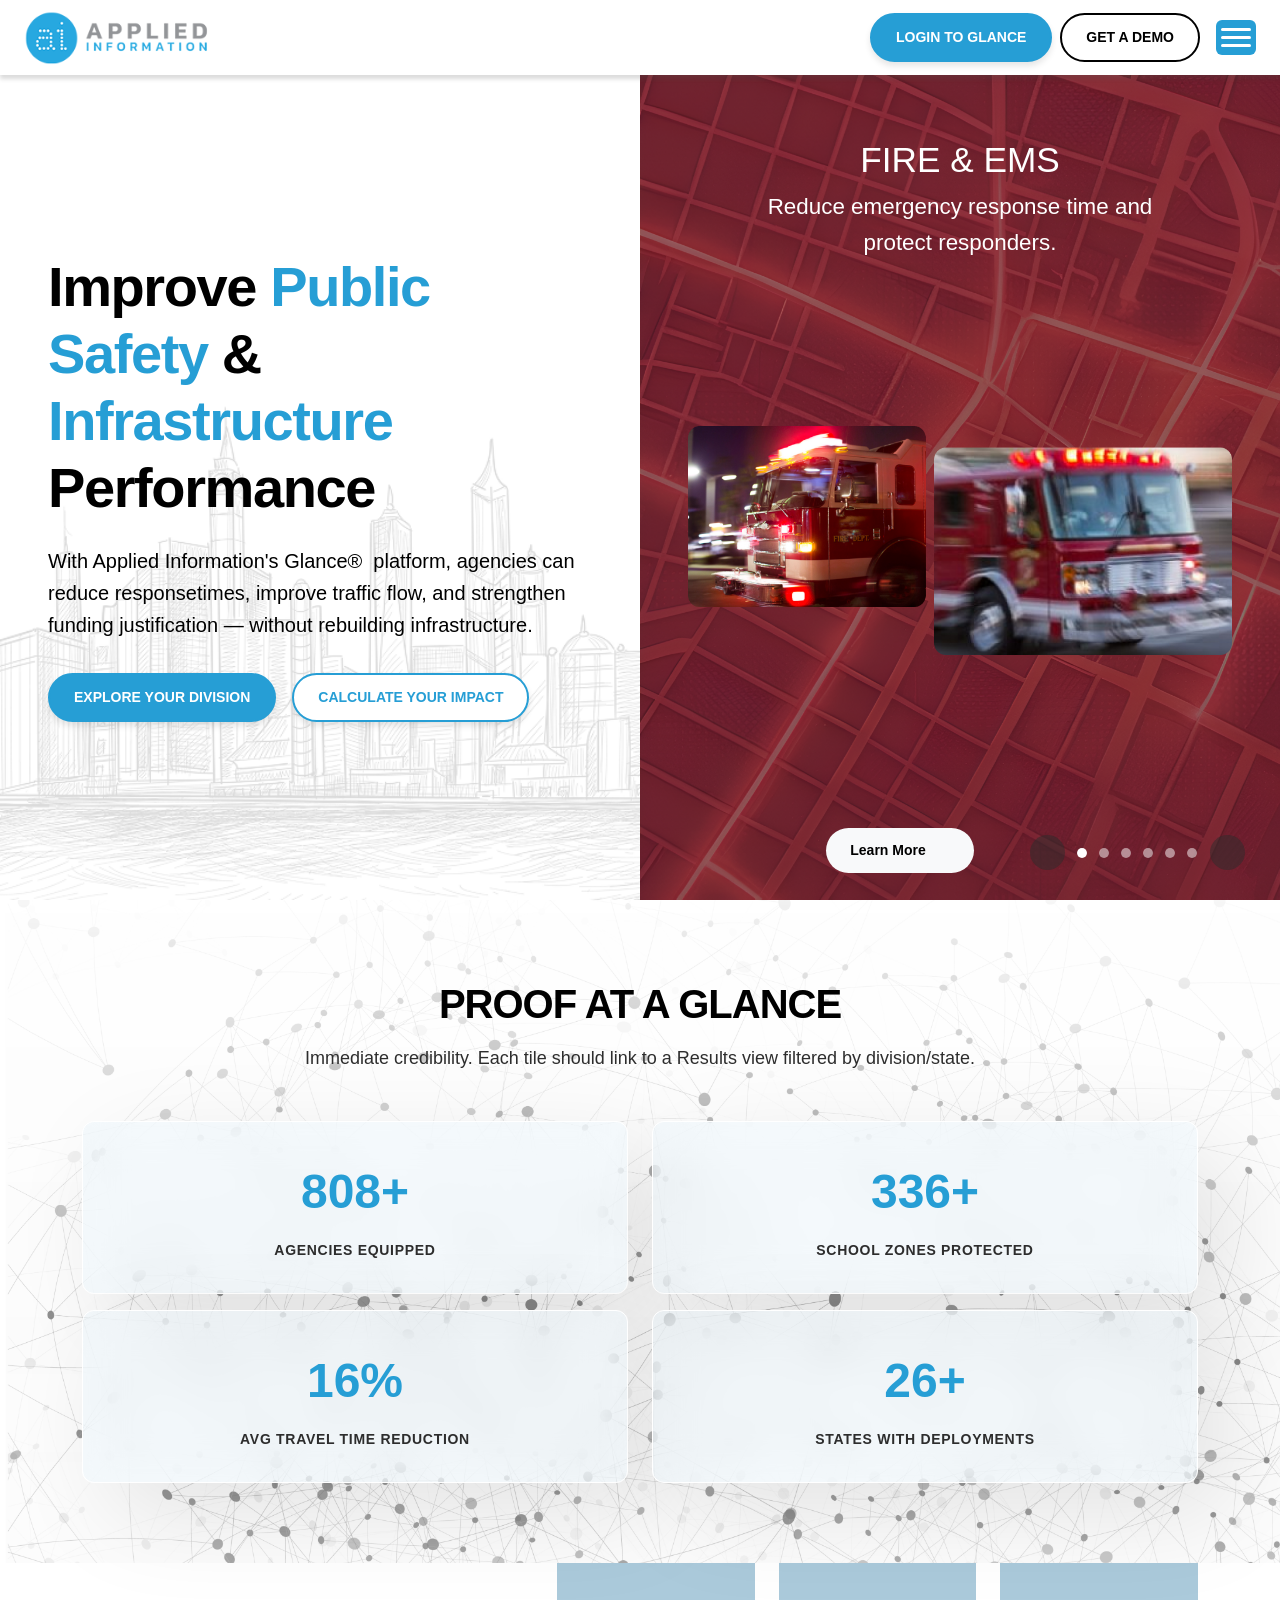
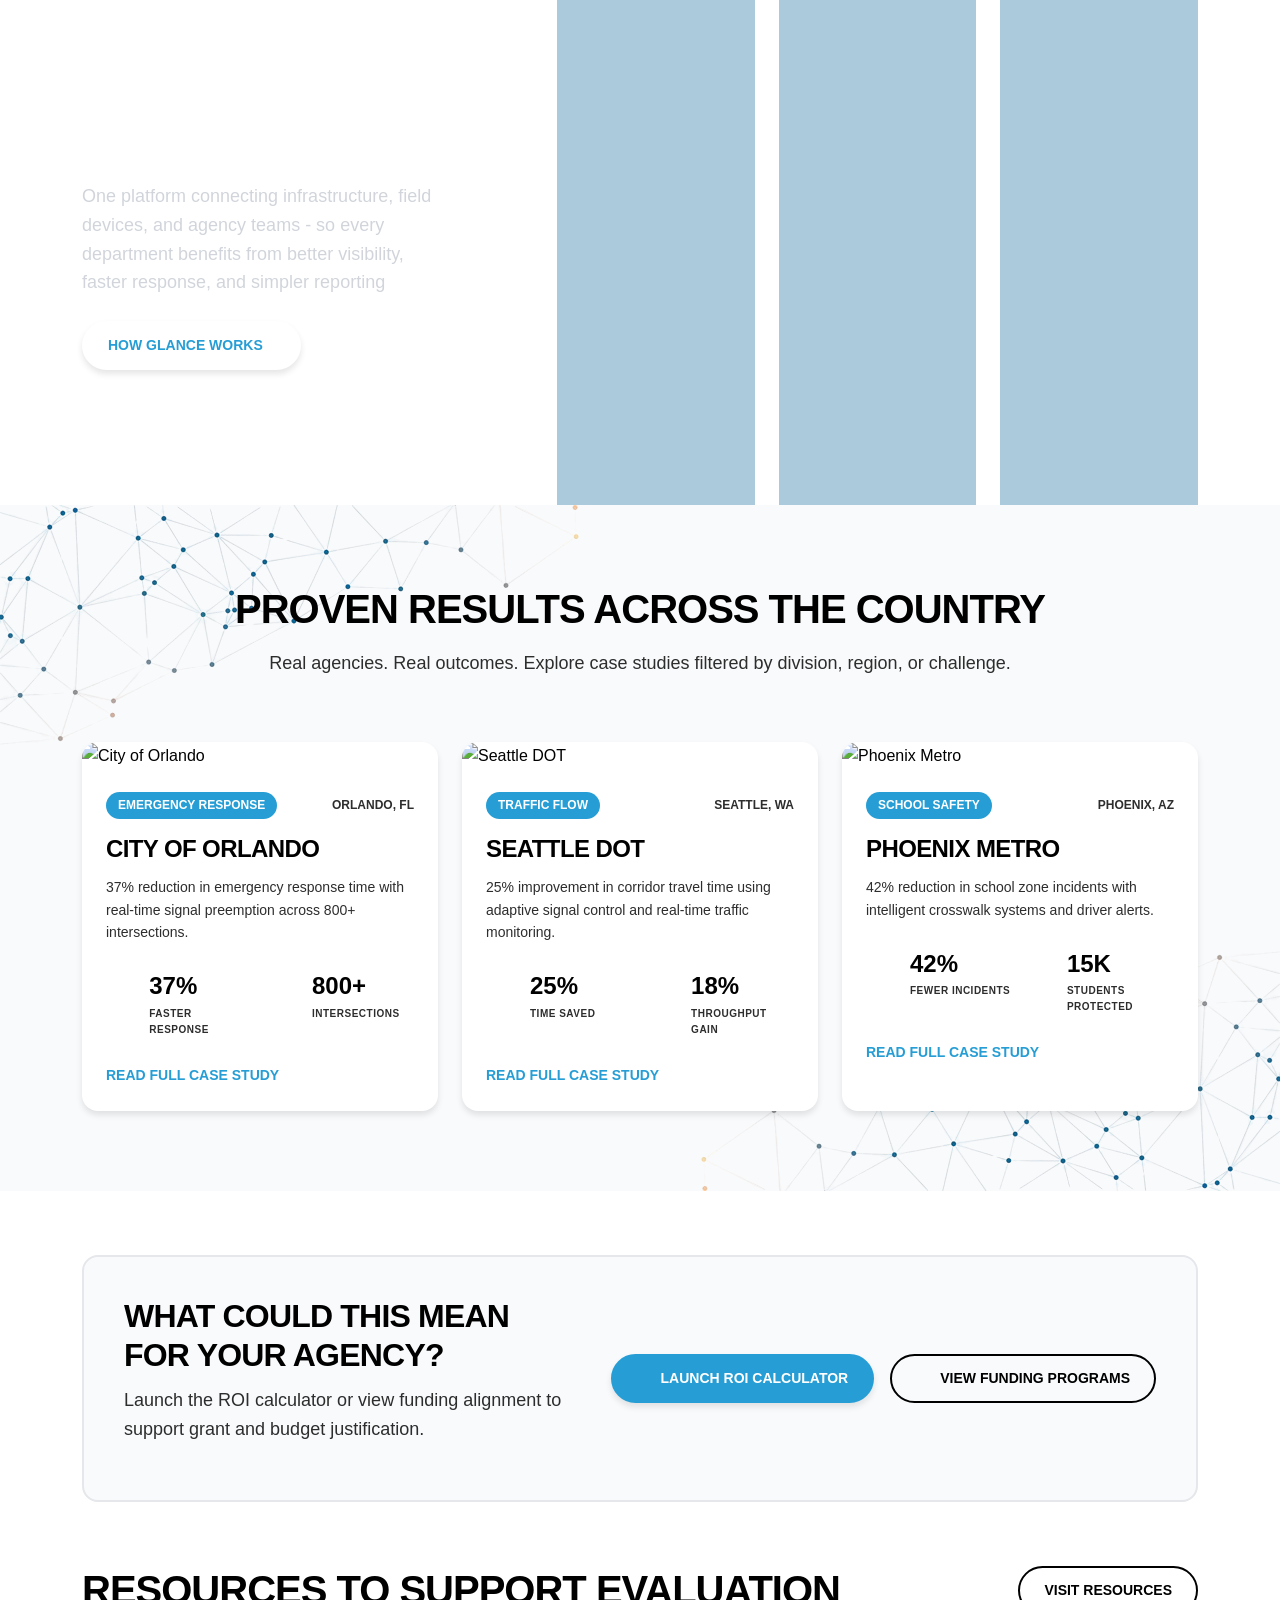
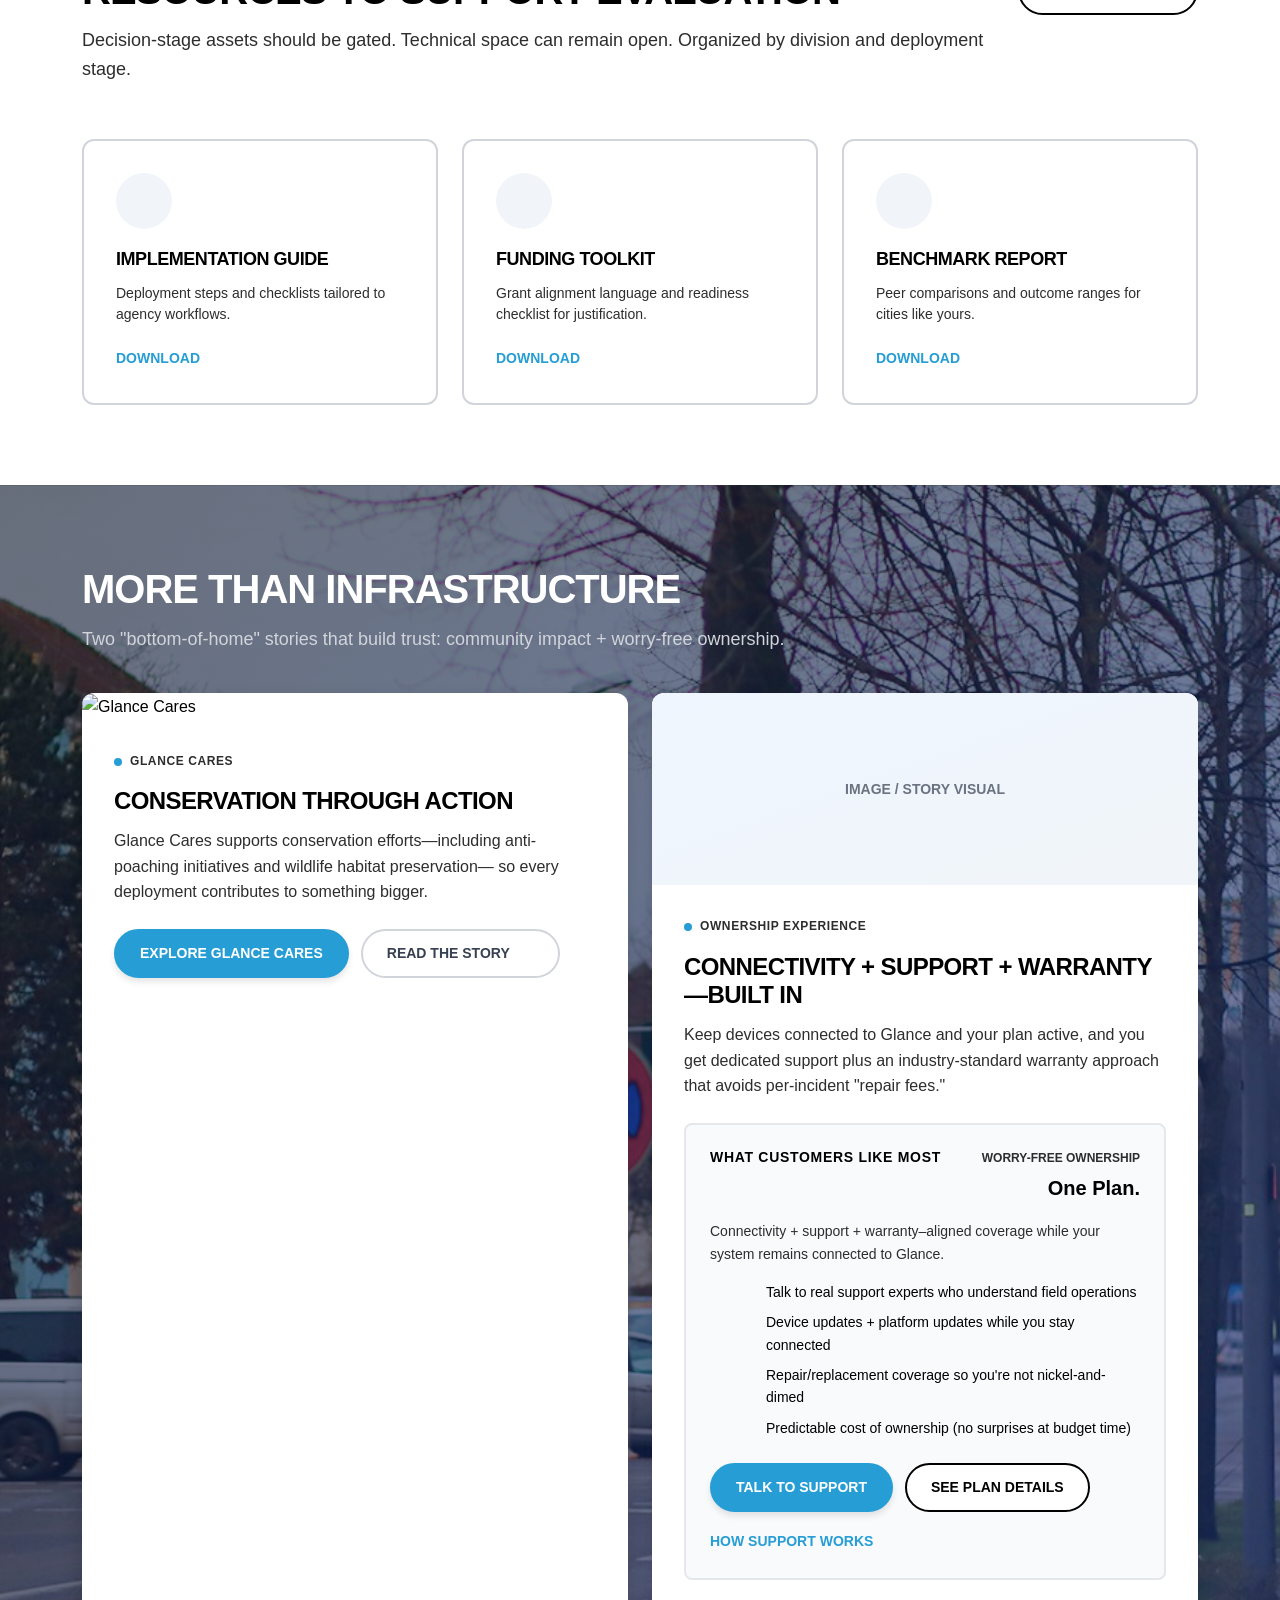
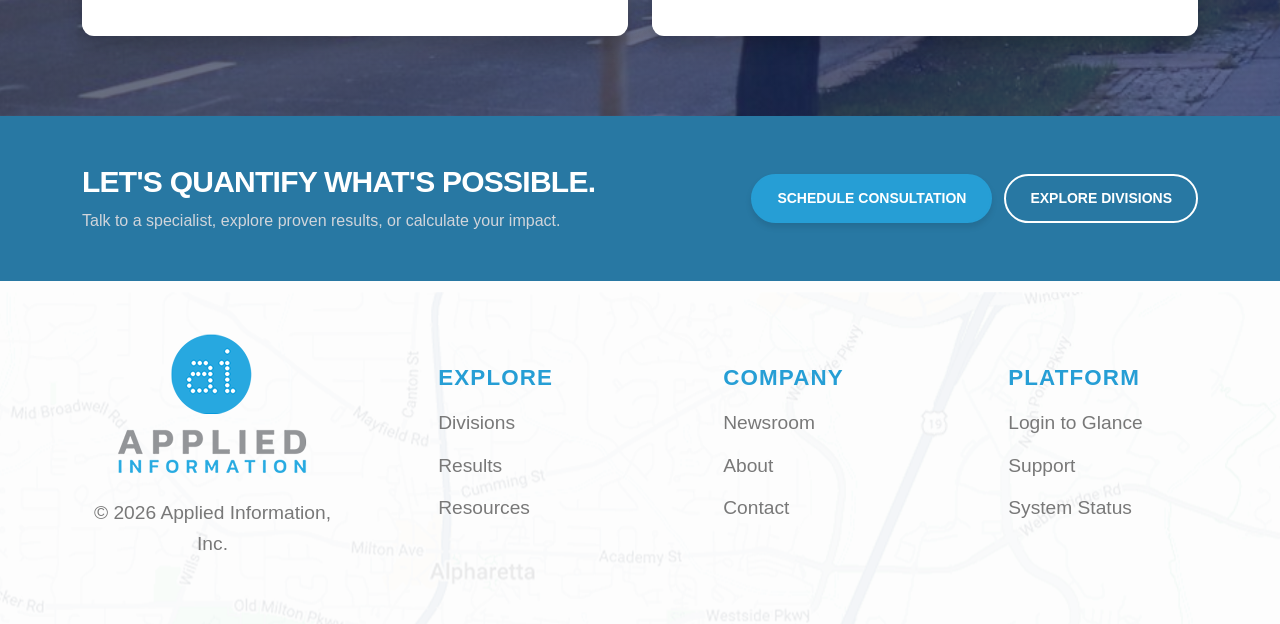
==== commit 38b65a67: "new changes 16/03026" ====
--- a/index.html
+++ b/index.html
@@ -20,7 +20,7 @@
         <div class="container-fluid nav-container">
             <nav class="navbar">
                 <div class="logo">
-                    <img src="./assets/images/Glance-powered-by-AI.png" alt="Glance Powered by AI Logo">
+                    <img src="./assets/images/ai-logo-header.png" alt="Glance Powered by AI Logo">
                 </div>
 
                 <ul class="nav-links">
@@ -61,24 +61,26 @@
     <section class="hero">
         <div class="row gx-0 hero-row">
             <div class="col-xl-6">
-                <div class="hero-static-content text-center">
+                <div class="hero-static-content text-start">
                     <h1 class="hero-title">
                         Improve <span class="primary-highlight">Public Safety</span> &
                         <span class="primary-highlight"> Infrastructure</span> Performance
                     </h1>
                     <p class="hero-suptitle">
-                        Reduce response time, improve traffic flow, and strengthen funding <br>
-                        justification — without rebuilding infrastructure.
+                        With Applied Information's Glance®  platform, agencies can reduce
+                        responsetimes, improve traffic flow, and strengthen funding justification —
+                        without rebuilding infrastructure. 
                     </p>
-                    <div class="hero-buttons justify-content-center gap-3">
-                        <button class="btn btn-primary">EXPLORE YOUR DIVISION</button>
-                        <button class="btn btn-outline-primary">CALCULATE YOUR IMPACT</button>
+                    <div class="hero-buttons justify-content-start gap-3 w-100">
+                        <a href="#" class="btn btn-primary">EXPLORE YOUR DIVISION</a>
+                        <a href="#" class="btn btn-outline-primary">CALCULATE YOUR IMPACT</a>
                     </div>
                 </div>
             </div>
 
             <div class="col-xl-6">
-                <div id="carouselExampleIndicators" class="carousel slide hero-carousel-wrapper" data-bs-ride="carousel" data-bs-interval="5000">
+                <div id="carouselExampleIndicators" class="carousel slide hero-carousel-wrapper" data-bs-ride="carousel"
+                    data-bs-interval="5000">
                     <div class="carousel-indicators">
                         <button type="button" data-bs-target="#carouselExampleIndicators" data-bs-slide-to="0"
                             class="active" aria-current="true" aria-label="Slide 1"></button>
@@ -330,98 +332,90 @@
     <section class="performance-layer">
         <div class="container">
             <div class="row align-items-center">
-                <div class="col-xl-3">
+                <div class="col-xl-4">
                     <h2 class="section-title-white text-start">
-                        The Performance Layer Behind Modern Infrastructure
+                        Powered by Glance®
                     </h2>
-                    <p class="section-subtitle-white text-start">
-                        Glance is the platform that turns devices and intersections into measurable outcomes — presented
-                        here as a solution enabler, not the “product.”
+                    <p class="section-subtitle-white text-start mb-4">
+                        One platform connecting infrastructure, field devices, and agency teams - so every department
+                        benefits from better visibility, faster response, and simpler reporting
                     </p>
-                </div>
-
-                <div class="col-xl-8 offset-xl-1">
+                    <a href="#" class="btn btn-white mb-4">
+                        <span class="me-1">HOW GLANCE WORKS</span> <i data-lucide="move-right"></i>
+                    </a>
+                </div>
+
+                <div class="col-xl-7 offset-xl-1">
                     <div class="row justify-content-between">
-                        <div class="col-md-6 col-xl-5">
+                        <div class="col-lg-4">
                             <div class="performance-layer-card">
-                                <ul class="list-unstyled text-center mb-5">
-                                    <li data-aos="fade-up" data-aos-delay="0">
-                                        <div class="feature-icon-wrapper mx-auto">
-                                            <i data-lucide="zap" class="icon-md"></i>
-                                        </div>
-                                    </li>
-
-                                    <li data-aos="fade-up" data-aos-delay="100">
-                                        <h3 class="feature-title">REAL-TIME COORDINATION</h3>
-                                    </li>
-
-                                    <li data-aos="fade-up" data-aos-delay="200">
-                                        <img src="./assets/images/down-arrow-xl.png" alt="">
-                                    </li>
-
-                                    <li data-aos="fade-up" data-aos-delay="300">
-                                        <p class="feature-description">Signal priority, preemption, and adaptive timing
-                                            based on live conditions.</p>
-                                    </li>
-                                </ul>
-
                                 <ul class="list-unstyled text-center">
                                     <li data-aos="fade-up" data-aos-delay="0">
                                         <div class="feature-icon-wrapper mx-auto">
-                                            <i data-lucide="database" class="icon-md"></i>
+                                            <img src="./assets/images/icons/real-time.svg" alt="" class="img-fluid">
                                         </div>
                                     </li>
+
                                     <li data-aos="fade-up" data-aos-delay="100">
-                                        <h3 class="feature-title">CENTRALIZED DATA</h3>
-                                    </li>
+                                        <h3 class="feature-title">REAL-TIME VISIBILITY</h3>
+                                    </li>
+
                                     <li data-aos="fade-up" data-aos-delay="200">
                                         <img src="./assets/images/down-arrow-xl.png" alt="">
                                     </li>
+
                                     <li data-aos="fade-up" data-aos-delay="300">
-                                        <p class="feature-description">All performance metrics in one dashboard for
-                                            analysis and reporting.</p>
+                                        <p class="feature-description">Live monitoring of traffic systems and field devices for instant operational awareness.</p>
                                     </li>
                                 </ul>
-                            </div>
-                        </div>
-
-                        <div class="col-md-6 col-xl-5">
+
+
+                            </div>
+                        </div>
+
+                        <div class="col-lg-4">
                             <div class="performance-layer-card">
-                                <ul class="list-unstyled text-center mb-5">
-                                    <li data-aos="fade-up" data-aos-delay="0">
-                                        <div class="feature-icon-wrapper mx-auto">
-                                            <i data-lucide="plug" class="icon-md"></i>
-                                        </div>
-                                    </li>
-                                    <li data-aos="fade-up" data-aos-delay="100">
-                                        <h3 class="feature-title">WORKS WITH EXISTING INFRASTRUCTURE</h3>
-                                    </li>
-                                    <li data-aos="fade-up" data-aos-delay="200">
-                                        <img src="./assets/images/down-arrow-xl.png" alt="">
-                                    </li>
-                                    <li data-aos="fade-up" data-aos-delay="300">
-                                        <p class="feature-description">No rip-and-replace. Integrates with your current
-                                            controllers and systems.</p>
-                                    </li>
-                                </ul>
-
                                 <ul class="list-unstyled text-center">
                                     <li data-aos="fade-up" data-aos-delay="0">
                                         <div class="feature-icon-wrapper mx-auto">
-                                            <i data-lucide="shield" class="icon-md"></i>
+                                            <img src="./assets/images/icons/services.svg" alt="" class="img-fluid">
                                         </div>
                                     </li>
                                     <li data-aos="fade-up" data-aos-delay="100">
-                                        <h3 class="feature-title">SECURE & COMPLIANT</h3>
+                                        <h3 class="feature-title">INDUSTRY-LEADING
+                                            SUPPORT</h3>
                                     </li>
                                     <li data-aos="fade-up" data-aos-delay="200">
                                         <img src="./assets/images/down-arrow-xl.png" alt="">
                                     </li>
                                     <li data-aos="fade-up" data-aos-delay="300">
-                                        <p class="feature-description">Enterprise-grade security with full audit trails
-                                            and compliance support.</p>
+                                        <p class="feature-description">Expert support ensuring reliable performance and seamless system operation.</p>
                                     </li>
                                 </ul>
+                            </div>
+                        </div>
+
+                        <div class="col-lg-4">
+                            <div class="performance-layer-card">
+                                <ul class="list-unstyled text-center">
+                                    <li data-aos="fade-up" data-aos-delay="0">
+                                        <div class="feature-icon-wrapper mx-auto">
+                                            <img src="./assets/images/icons/report.svg" alt="" class="img-fluid">
+                                        </div>
+                                    </li>
+                                    <li data-aos="fade-up" data-aos-delay="100">
+                                        <h3 class="feature-title">CENTRALIZED
+                                            REPORTING</h3>
+                                    </li>
+                                    <li data-aos="fade-up" data-aos-delay="200">
+                                        <img src="./assets/images/down-arrow-xl.png" alt="">
+                                    </li>
+                                    <li data-aos="fade-up" data-aos-delay="300">
+                                        <p class="feature-description">Unified reports and analytics to track system performance and insights.</p>
+                                    </li>
+                                </ul>
+
+
                             </div>
                         </div>
                     </div>
--- a/assets/css/styles.css
+++ b/assets/css/styles.css
@@ -379,7 +379,7 @@
 .hero-carousel-item {
     background-repeat: no-repeat;
     background-size: cover;
-    padding: 4rem 3rem 29px 3rem;
+    padding: 4rem 3rem 27px 3rem;
     display: flex;
     gap: 1rem;
     flex-direction: column;
@@ -688,8 +688,8 @@
 }
 
 .feature-icon-wrapper {
-    width: 3rem;
-    height: 3rem;
+    width: 4rem;
+    height: 4rem;
     background-color: var(--color-white);
     border-radius: 50%;
     display: flex;
@@ -721,7 +721,7 @@
 
 .performance-layer-card {
     background-color: #2878A363;
-    padding: 150px 30px;
+    padding: 100px 30px;
     height: 100%;
 }
 
@@ -1360,6 +1360,10 @@
         margin-top: 75px;
     }
 
+    .hero-carousel-item>div:last-of-type {
+        margin-left: -120px;
+    }
+
     .focus-area-list {
         padding-left: 80px;
         margin-left: 90px;
@@ -1493,6 +1497,22 @@
         display: flex;
     }
 
+    .hero-carousel-item>div:last-of-type {
+        margin-left: -250px;
+    }
+
+    .carousel-control-next {
+        right: 15px;
+    }
+
+    .carousel-indicators {
+        right: 60px;
+    }
+
+    .carousel-control-prev {
+        right: 195px;
+    }
+
     .focus-area {
         padding: 4rem 0.5rem;
     }
